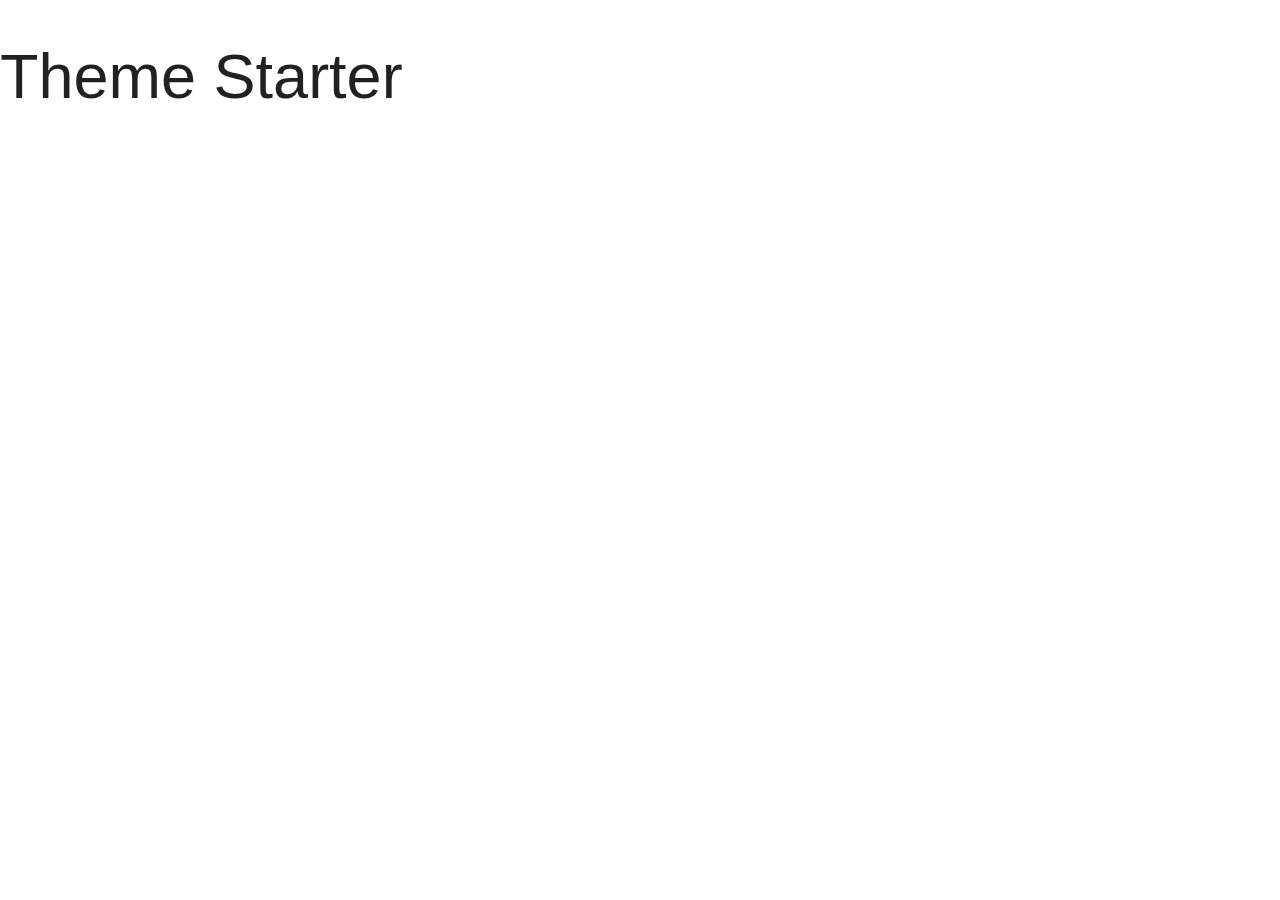
==== index.html @ 73dcca2d "second commit" ====
<!DOCTYPE html>
<html>

<head>
  <!--Import Google Icon Font-->
  <link href="https://fonts.googleapis.com/icon?family=Material+Icons" rel="stylesheet">
  <!--Import materialize.css-->
  <link type="text/css" rel="stylesheet" href="css/materialize.min.css" media="screen,projection" />
  <link type="text/css" rel="stylesheet" href="css/main.css" />

  <!--Let browser know website is optimized for mobile-->
  <meta name="viewport" content="width=device-width, initial-scale=1.0" />
  <title>Custom Materialize Theme</title>
</head>

<body>
  <h1>Theme Starter</h1>

  <!--Import jQuery before materialize.js-->
  <script type="text/javascript" src="https://code.jquery.com/jquery-3.2.1.min.js"></script>
  <script type="text/javascript" src="js/materialize.min.js"></script>
  <script>
    $(document).ready(function () {
      // Custom JS & jQuery here
      
    });
  </script>
</body>

</html>
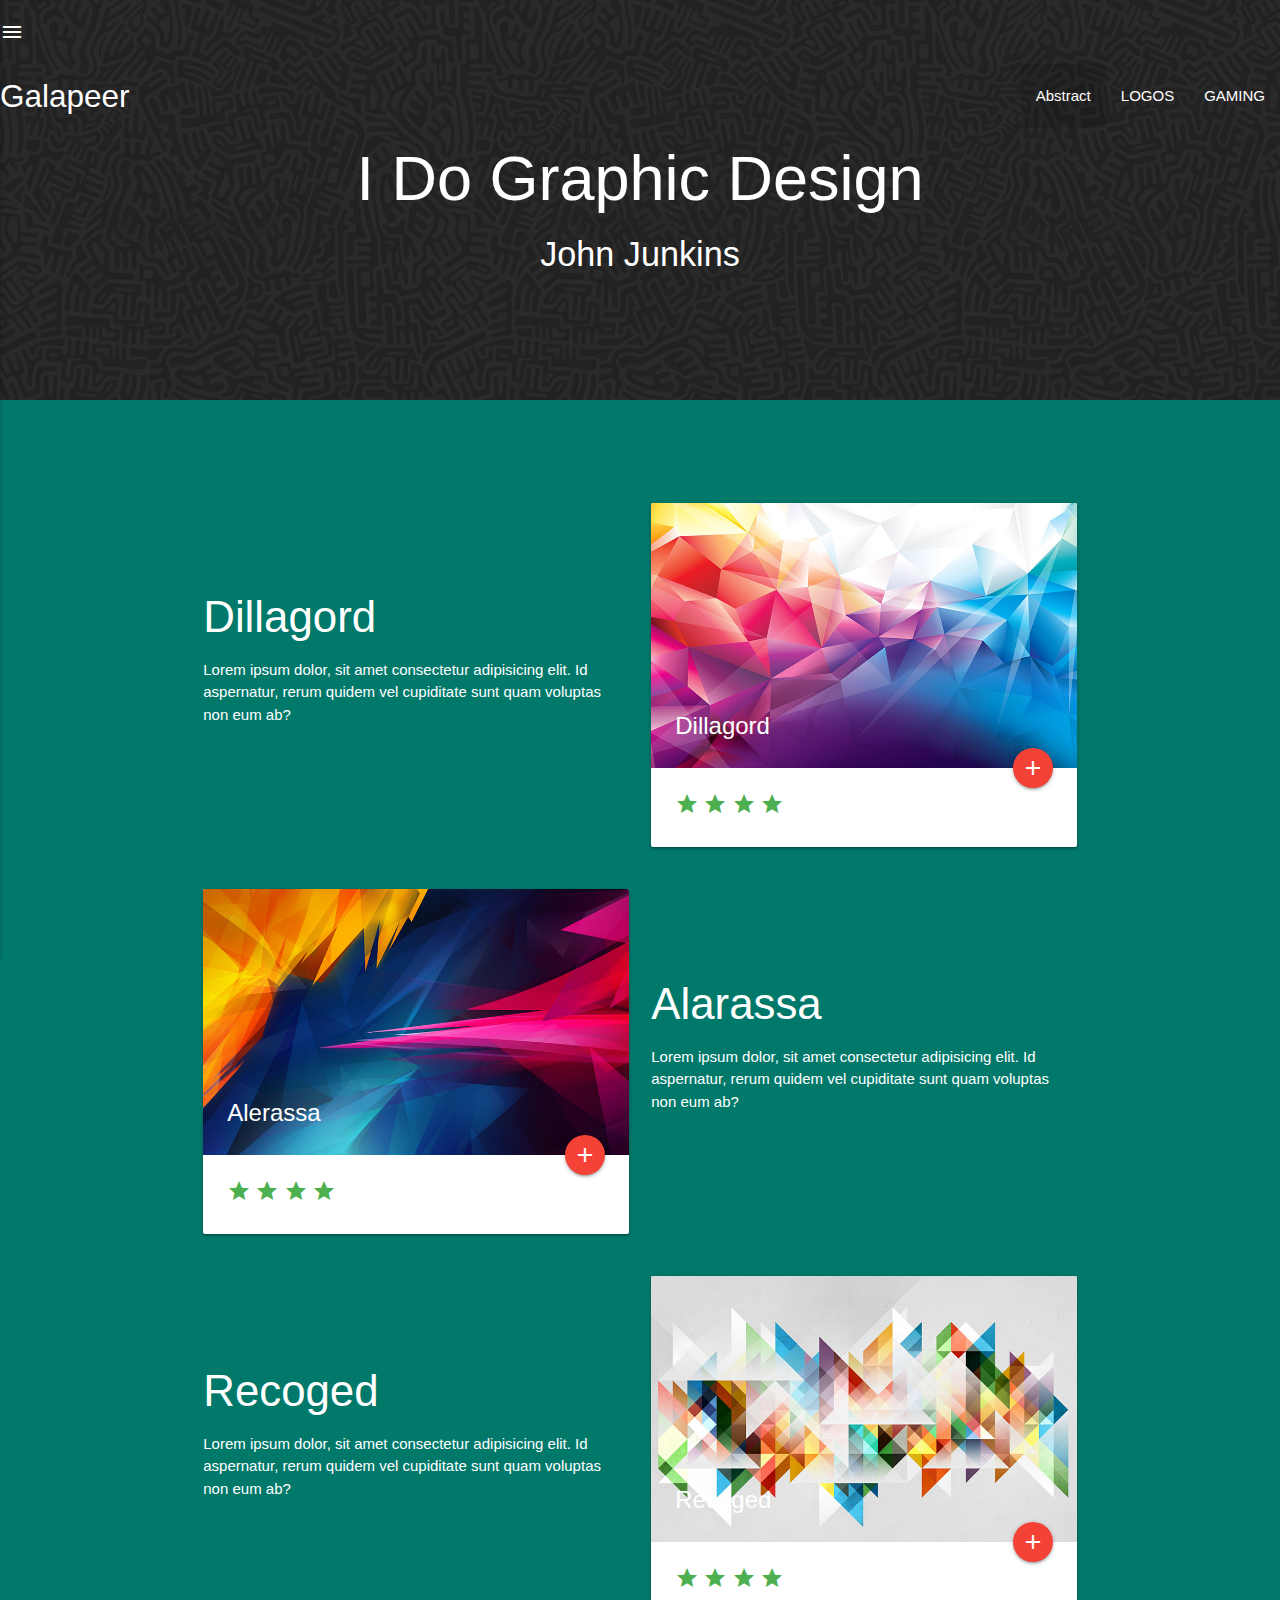
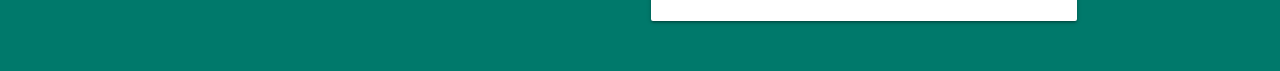
==== commit a8e6eb6e: "Gallary Layout" ====
--- a/index.html
+++ b/index.html
@@ -10,11 +10,140 @@
 
   <!--Let browser know website is optimized for mobile-->
   <meta name="viewport" content="width=device-width, initial-scale=1.0" />
-  <title>Custom Materialize Theme</title>
+  <title>Galapeer</title>
 </head>
 
 <body>
-  <h1>Theme Starter</h1>
+  <!--Header-->
+  <header class="main-header">
+    <nav class="transparent z-depth-0">
+      <div class="nav-wrapper">
+        <a href="#" data-activates="mobile-nav" class="button-collapse show-on-large">
+          <i class="material-icons">menu</i>
+        </a>
+        <a href="index.html" class="brand-logo">Galapeer</a>
+        <ul class="right hide-on-med-and-down">
+          <li class="active">
+            <a href="index.html">Abstract</a>
+          </li>
+          <li>
+            <a href="logos.html">LOGOS</a>
+          </li>
+          <li>
+            <a href="gaming.html">GAMING</a>
+          </li>
+        </ul>
+      </div>
+      <ul class="sidenav" id="mobile-nav">
+        <li>
+          <a href="index.html">Abstract</a>
+        </li>
+        <li>
+          <a href="logos.html">LOGOS</a>
+        </li>
+        <li>
+          <a href="gaming.html">GAMING</a>
+        </li>
+      </ul>
+    </nav>
+    <h1 class="center">I Do Graphic Design</h1>
+    <h4 class="center">John Junkins</h4>
+  </header>
+  <!--Section Main-->
+
+  <section class="section section-main">
+    <div class="container">
+      <!--Row 1-->
+      <div class="row row-1">
+        <div class="col m6 hide-on-small-only">
+          <div class="img-content">
+            <h3>Dillagord</h3>
+            Lorem ipsum dolor, sit amet consectetur adipisicing elit. Id aspernatur, rerum quidem vel cupiditate sunt quam voluptas non
+            eum ab?
+          </div>
+        </div>
+        <div class="col m6">
+          <div class="card">
+            <div class="card-image">
+              <img src="img/gallery/abstract1.jpg" alt="">
+              <span class="card-title">Dillagord</span>
+              <a href="#abstract1" class="btn-floating halfway-fab waves-effect waves-light red modal-trigger">
+                <i class="material-icons">add</i>
+              </a>
+            </div>
+            <div class="card-content">
+              <p>
+                <i class="material-icons">star</i>
+                <i class="material-icons">star</i>
+                <i class="material-icons">star</i>
+                <i class="material-icons">star</i>
+              </p>
+            </div>
+          </div>
+        </div>
+      </div>
+      <!--ROW 2-->
+      <div class="row row-2">
+
+        <div class="col m6">
+          <div class="card">
+            <div class="card-image">
+              <img src="img/gallery/abstract2.jpg" alt="">
+              <span class="card-title">Alerassa</span>
+              <a href="#abstract2" class="btn-floating halfway-fab waves-effect waves-light red modal-trigger">
+                <i class="material-icons">add</i>
+              </a>
+            </div>
+            <div class="card-content">
+              <p>
+                <i class="material-icons">star</i>
+                <i class="material-icons">star</i>
+                <i class="material-icons">star</i>
+                <i class="material-icons">star</i>
+              </p>
+            </div>
+          </div>
+        </div>
+        <div class="col m6 hide-on-small-only">
+          <div class="img-content">
+            <h3>Alarassa</h3>
+            Lorem ipsum dolor, sit amet consectetur adipisicing elit. Id aspernatur, rerum quidem vel cupiditate sunt quam voluptas non
+            eum ab?
+          </div>
+        </div>
+      </div>
+      <!--Row 3-->
+      <div class="row row-3">
+        <div class="col m6 hide-on-small-only">
+          <div class="img-content">
+            <h3>Recoged</h3>
+            Lorem ipsum dolor, sit amet consectetur adipisicing elit. Id aspernatur, rerum quidem vel cupiditate sunt quam voluptas non
+            eum ab?
+          </div>
+        </div>
+        <div class="col m6">
+          <div class="card">
+            <div class="card-image">
+              <img src="img/gallery/abstract3.jpg" alt="">
+              <span class="card-title">Recoged</span>
+              <a href="#abstract3" class="btn-floating halfway-fab waves-effect waves-light red modal-trigger">
+                <i class="material-icons">add</i>
+              </a>
+            </div>
+            <div class="card-content">
+              <p>
+                <i class="material-icons">star</i>
+                <i class="material-icons">star</i>
+                <i class="material-icons">star</i>
+                <i class="material-icons">star</i>
+              </p>
+            </div>
+          </div>
+        </div>
+      </div>
+    </div>
+  </section>
+
 
   <!--Import jQuery before materialize.js-->
   <script type="text/javascript" src="https://code.jquery.com/jquery-3.2.1.min.js"></script>
@@ -22,7 +151,8 @@
   <script>
     $(document).ready(function () {
       // Custom JS & jQuery here
-      
+      //init side Nav
+      $('.button-collapse').sideNav();
     });
   </script>
 </body>
--- a/css/main.css
+++ b/css/main.css
@@ -0,0 +1,6454 @@
+.materialize-red {
+  background-color: #e51c23 !important; }
+
+.materialize-red-text {
+  color: #e51c23 !important; }
+
+.materialize-red.lighten-5 {
+  background-color: #fdeaeb !important; }
+
+.materialize-red-text.text-lighten-5 {
+  color: #fdeaeb !important; }
+
+.materialize-red.lighten-4 {
+  background-color: #f8c1c3 !important; }
+
+.materialize-red-text.text-lighten-4 {
+  color: #f8c1c3 !important; }
+
+.materialize-red.lighten-3 {
+  background-color: #f3989b !important; }
+
+.materialize-red-text.text-lighten-3 {
+  color: #f3989b !important; }
+
+.materialize-red.lighten-2 {
+  background-color: #ee6e73 !important; }
+
+.materialize-red-text.text-lighten-2 {
+  color: #ee6e73 !important; }
+
+.materialize-red.lighten-1 {
+  background-color: #ea454b !important; }
+
+.materialize-red-text.text-lighten-1 {
+  color: #ea454b !important; }
+
+.materialize-red.darken-1 {
+  background-color: #d0181e !important; }
+
+.materialize-red-text.text-darken-1 {
+  color: #d0181e !important; }
+
+.materialize-red.darken-2 {
+  background-color: #b9151b !important; }
+
+.materialize-red-text.text-darken-2 {
+  color: #b9151b !important; }
+
+.materialize-red.darken-3 {
+  background-color: #a21318 !important; }
+
+.materialize-red-text.text-darken-3 {
+  color: #a21318 !important; }
+
+.materialize-red.darken-4 {
+  background-color: #8b1014 !important; }
+
+.materialize-red-text.text-darken-4 {
+  color: #8b1014 !important; }
+
+.red {
+  background-color: #F44336 !important; }
+
+.red-text {
+  color: #F44336 !important; }
+
+.red.lighten-5 {
+  background-color: #FFEBEE !important; }
+
+.red-text.text-lighten-5 {
+  color: #FFEBEE !important; }
+
+.red.lighten-4 {
+  background-color: #FFCDD2 !important; }
+
+.red-text.text-lighten-4 {
+  color: #FFCDD2 !important; }
+
+.red.lighten-3 {
+  background-color: #EF9A9A !important; }
+
+.red-text.text-lighten-3 {
+  color: #EF9A9A !important; }
+
+.red.lighten-2 {
+  background-color: #E57373 !important; }
+
+.red-text.text-lighten-2 {
+  color: #E57373 !important; }
+
+.red.lighten-1 {
+  background-color: #EF5350 !important; }
+
+.red-text.text-lighten-1 {
+  color: #EF5350 !important; }
+
+.red.darken-1 {
+  background-color: #E53935 !important; }
+
+.red-text.text-darken-1 {
+  color: #E53935 !important; }
+
+.red.darken-2 {
+  background-color: #D32F2F !important; }
+
+.red-text.text-darken-2 {
+  color: #D32F2F !important; }
+
+.red.darken-3 {
+  background-color: #C62828 !important; }
+
+.red-text.text-darken-3 {
+  color: #C62828 !important; }
+
+.red.darken-4 {
+  background-color: #B71C1C !important; }
+
+.red-text.text-darken-4 {
+  color: #B71C1C !important; }
+
+.red.accent-1 {
+  background-color: #FF8A80 !important; }
+
+.red-text.text-accent-1 {
+  color: #FF8A80 !important; }
+
+.red.accent-2 {
+  background-color: #FF5252 !important; }
+
+.red-text.text-accent-2 {
+  color: #FF5252 !important; }
+
+.red.accent-3 {
+  background-color: #FF1744 !important; }
+
+.red-text.text-accent-3 {
+  color: #FF1744 !important; }
+
+.red.accent-4 {
+  background-color: #D50000 !important; }
+
+.red-text.text-accent-4 {
+  color: #D50000 !important; }
+
+.pink {
+  background-color: #e91e63 !important; }
+
+.pink-text {
+  color: #e91e63 !important; }
+
+.pink.lighten-5 {
+  background-color: #fce4ec !important; }
+
+.pink-text.text-lighten-5 {
+  color: #fce4ec !important; }
+
+.pink.lighten-4 {
+  background-color: #f8bbd0 !important; }
+
+.pink-text.text-lighten-4 {
+  color: #f8bbd0 !important; }
+
+.pink.lighten-3 {
+  background-color: #f48fb1 !important; }
+
+.pink-text.text-lighten-3 {
+  color: #f48fb1 !important; }
+
+.pink.lighten-2 {
+  background-color: #f06292 !important; }
+
+.pink-text.text-lighten-2 {
+  color: #f06292 !important; }
+
+.pink.lighten-1 {
+  background-color: #ec407a !important; }
+
+.pink-text.text-lighten-1 {
+  color: #ec407a !important; }
+
+.pink.darken-1 {
+  background-color: #d81b60 !important; }
+
+.pink-text.text-darken-1 {
+  color: #d81b60 !important; }
+
+.pink.darken-2 {
+  background-color: #c2185b !important; }
+
+.pink-text.text-darken-2 {
+  color: #c2185b !important; }
+
+.pink.darken-3 {
+  background-color: #ad1457 !important; }
+
+.pink-text.text-darken-3 {
+  color: #ad1457 !important; }
+
+.pink.darken-4 {
+  background-color: #880e4f !important; }
+
+.pink-text.text-darken-4 {
+  color: #880e4f !important; }
+
+.pink.accent-1 {
+  background-color: #ff80ab !important; }
+
+.pink-text.text-accent-1 {
+  color: #ff80ab !important; }
+
+.pink.accent-2 {
+  background-color: #ff4081 !important; }
+
+.pink-text.text-accent-2 {
+  color: #ff4081 !important; }
+
+.pink.accent-3 {
+  background-color: #f50057 !important; }
+
+.pink-text.text-accent-3 {
+  color: #f50057 !important; }
+
+.pink.accent-4 {
+  background-color: #c51162 !important; }
+
+.pink-text.text-accent-4 {
+  color: #c51162 !important; }
+
+.purple {
+  background-color: #9c27b0 !important; }
+
+.purple-text {
+  color: #9c27b0 !important; }
+
+.purple.lighten-5 {
+  background-color: #f3e5f5 !important; }
+
+.purple-text.text-lighten-5 {
+  color: #f3e5f5 !important; }
+
+.purple.lighten-4 {
+  background-color: #e1bee7 !important; }
+
+.purple-text.text-lighten-4 {
+  color: #e1bee7 !important; }
+
+.purple.lighten-3 {
+  background-color: #ce93d8 !important; }
+
+.purple-text.text-lighten-3 {
+  color: #ce93d8 !important; }
+
+.purple.lighten-2 {
+  background-color: #ba68c8 !important; }
+
+.purple-text.text-lighten-2 {
+  color: #ba68c8 !important; }
+
+.purple.lighten-1 {
+  background-color: #ab47bc !important; }
+
+.purple-text.text-lighten-1 {
+  color: #ab47bc !important; }
+
+.purple.darken-1 {
+  background-color: #8e24aa !important; }
+
+.purple-text.text-darken-1 {
+  color: #8e24aa !important; }
+
+.purple.darken-2 {
+  background-color: #7b1fa2 !important; }
+
+.purple-text.text-darken-2 {
+  color: #7b1fa2 !important; }
+
+.purple.darken-3 {
+  background-color: #6a1b9a !important; }
+
+.purple-text.text-darken-3 {
+  color: #6a1b9a !important; }
+
+.purple.darken-4 {
+  background-color: #4a148c !important; }
+
+.purple-text.text-darken-4 {
+  color: #4a148c !important; }
+
+.purple.accent-1 {
+  background-color: #ea80fc !important; }
+
+.purple-text.text-accent-1 {
+  color: #ea80fc !important; }
+
+.purple.accent-2 {
+  background-color: #e040fb !important; }
+
+.purple-text.text-accent-2 {
+  color: #e040fb !important; }
+
+.purple.accent-3 {
+  background-color: #d500f9 !important; }
+
+.purple-text.text-accent-3 {
+  color: #d500f9 !important; }
+
+.purple.accent-4 {
+  background-color: #aa00ff !important; }
+
+.purple-text.text-accent-4 {
+  color: #aa00ff !important; }
+
+.deep-purple {
+  background-color: #673ab7 !important; }
+
+.deep-purple-text {
+  color: #673ab7 !important; }
+
+.deep-purple.lighten-5 {
+  background-color: #ede7f6 !important; }
+
+.deep-purple-text.text-lighten-5 {
+  color: #ede7f6 !important; }
+
+.deep-purple.lighten-4 {
+  background-color: #d1c4e9 !important; }
+
+.deep-purple-text.text-lighten-4 {
+  color: #d1c4e9 !important; }
+
+.deep-purple.lighten-3 {
+  background-color: #b39ddb !important; }
+
+.deep-purple-text.text-lighten-3 {
+  color: #b39ddb !important; }
+
+.deep-purple.lighten-2 {
+  background-color: #9575cd !important; }
+
+.deep-purple-text.text-lighten-2 {
+  color: #9575cd !important; }
+
+.deep-purple.lighten-1 {
+  background-color: #7e57c2 !important; }
+
+.deep-purple-text.text-lighten-1 {
+  color: #7e57c2 !important; }
+
+.deep-purple.darken-1 {
+  background-color: #5e35b1 !important; }
+
+.deep-purple-text.text-darken-1 {
+  color: #5e35b1 !important; }
+
+.deep-purple.darken-2 {
+  background-color: #512da8 !important; }
+
+.deep-purple-text.text-darken-2 {
+  color: #512da8 !important; }
+
+.deep-purple.darken-3 {
+  background-color: #4527a0 !important; }
+
+.deep-purple-text.text-darken-3 {
+  color: #4527a0 !important; }
+
+.deep-purple.darken-4 {
+  background-color: #311b92 !important; }
+
+.deep-purple-text.text-darken-4 {
+  color: #311b92 !important; }
+
+.deep-purple.accent-1 {
+  background-color: #b388ff !important; }
+
+.deep-purple-text.text-accent-1 {
+  color: #b388ff !important; }
+
+.deep-purple.accent-2 {
+  background-color: #7c4dff !important; }
+
+.deep-purple-text.text-accent-2 {
+  color: #7c4dff !important; }
+
+.deep-purple.accent-3 {
+  background-color: #651fff !important; }
+
+.deep-purple-text.text-accent-3 {
+  color: #651fff !important; }
+
+.deep-purple.accent-4 {
+  background-color: #6200ea !important; }
+
+.deep-purple-text.text-accent-4 {
+  color: #6200ea !important; }
+
+.indigo {
+  background-color: #3f51b5 !important; }
+
+.indigo-text {
+  color: #3f51b5 !important; }
+
+.indigo.lighten-5 {
+  background-color: #e8eaf6 !important; }
+
+.indigo-text.text-lighten-5 {
+  color: #e8eaf6 !important; }
+
+.indigo.lighten-4 {
+  background-color: #c5cae9 !important; }
+
+.indigo-text.text-lighten-4 {
+  color: #c5cae9 !important; }
+
+.indigo.lighten-3 {
+  background-color: #9fa8da !important; }
+
+.indigo-text.text-lighten-3 {
+  color: #9fa8da !important; }
+
+.indigo.lighten-2 {
+  background-color: #7986cb !important; }
+
+.indigo-text.text-lighten-2 {
+  color: #7986cb !important; }
+
+.indigo.lighten-1 {
+  background-color: #5c6bc0 !important; }
+
+.indigo-text.text-lighten-1 {
+  color: #5c6bc0 !important; }
+
+.indigo.darken-1 {
+  background-color: #3949ab !important; }
+
+.indigo-text.text-darken-1 {
+  color: #3949ab !important; }
+
+.indigo.darken-2 {
+  background-color: #303f9f !important; }
+
+.indigo-text.text-darken-2 {
+  color: #303f9f !important; }
+
+.indigo.darken-3 {
+  background-color: #283593 !important; }
+
+.indigo-text.text-darken-3 {
+  color: #283593 !important; }
+
+.indigo.darken-4 {
+  background-color: #1a237e !important; }
+
+.indigo-text.text-darken-4 {
+  color: #1a237e !important; }
+
+.indigo.accent-1 {
+  background-color: #8c9eff !important; }
+
+.indigo-text.text-accent-1 {
+  color: #8c9eff !important; }
+
+.indigo.accent-2 {
+  background-color: #536dfe !important; }
+
+.indigo-text.text-accent-2 {
+  color: #536dfe !important; }
+
+.indigo.accent-3 {
+  background-color: #3d5afe !important; }
+
+.indigo-text.text-accent-3 {
+  color: #3d5afe !important; }
+
+.indigo.accent-4 {
+  background-color: #304ffe !important; }
+
+.indigo-text.text-accent-4 {
+  color: #304ffe !important; }
+
+.blue {
+  background-color: #2196F3 !important; }
+
+.blue-text {
+  color: #2196F3 !important; }
+
+.blue.lighten-5 {
+  background-color: #E3F2FD !important; }
+
+.blue-text.text-lighten-5 {
+  color: #E3F2FD !important; }
+
+.blue.lighten-4 {
+  background-color: #BBDEFB !important; }
+
+.blue-text.text-lighten-4 {
+  color: #BBDEFB !important; }
+
+.blue.lighten-3 {
+  background-color: #90CAF9 !important; }
+
+.blue-text.text-lighten-3 {
+  color: #90CAF9 !important; }
+
+.blue.lighten-2 {
+  background-color: #64B5F6 !important; }
+
+.blue-text.text-lighten-2 {
+  color: #64B5F6 !important; }
+
+.blue.lighten-1 {
+  background-color: #42A5F5 !important; }
+
+.blue-text.text-lighten-1 {
+  color: #42A5F5 !important; }
+
+.blue.darken-1 {
+  background-color: #1E88E5 !important; }
+
+.blue-text.text-darken-1 {
+  color: #1E88E5 !important; }
+
+.blue.darken-2 {
+  background-color: #1976D2 !important; }
+
+.blue-text.text-darken-2 {
+  color: #1976D2 !important; }
+
+.blue.darken-3 {
+  background-color: #1565C0 !important; }
+
+.blue-text.text-darken-3 {
+  color: #1565C0 !important; }
+
+.blue.darken-4 {
+  background-color: #0D47A1 !important; }
+
+.blue-text.text-darken-4 {
+  color: #0D47A1 !important; }
+
+.blue.accent-1 {
+  background-color: #82B1FF !important; }
+
+.blue-text.text-accent-1 {
+  color: #82B1FF !important; }
+
+.blue.accent-2 {
+  background-color: #448AFF !important; }
+
+.blue-text.text-accent-2 {
+  color: #448AFF !important; }
+
+.blue.accent-3 {
+  background-color: #2979FF !important; }
+
+.blue-text.text-accent-3 {
+  color: #2979FF !important; }
+
+.blue.accent-4 {
+  background-color: #2962FF !important; }
+
+.blue-text.text-accent-4 {
+  color: #2962FF !important; }
+
+.light-blue {
+  background-color: #03a9f4 !important; }
+
+.light-blue-text {
+  color: #03a9f4 !important; }
+
+.light-blue.lighten-5 {
+  background-color: #e1f5fe !important; }
+
+.light-blue-text.text-lighten-5 {
+  color: #e1f5fe !important; }
+
+.light-blue.lighten-4 {
+  background-color: #b3e5fc !important; }
+
+.light-blue-text.text-lighten-4 {
+  color: #b3e5fc !important; }
+
+.light-blue.lighten-3 {
+  background-color: #81d4fa !important; }
+
+.light-blue-text.text-lighten-3 {
+  color: #81d4fa !important; }
+
+.light-blue.lighten-2 {
+  background-color: #4fc3f7 !important; }
+
+.light-blue-text.text-lighten-2 {
+  color: #4fc3f7 !important; }
+
+.light-blue.lighten-1 {
+  background-color: #29b6f6 !important; }
+
+.light-blue-text.text-lighten-1 {
+  color: #29b6f6 !important; }
+
+.light-blue.darken-1 {
+  background-color: #039be5 !important; }
+
+.light-blue-text.text-darken-1 {
+  color: #039be5 !important; }
+
+.light-blue.darken-2 {
+  background-color: #0288d1 !important; }
+
+.light-blue-text.text-darken-2 {
+  color: #0288d1 !important; }
+
+.light-blue.darken-3 {
+  background-color: #0277bd !important; }
+
+.light-blue-text.text-darken-3 {
+  color: #0277bd !important; }
+
+.light-blue.darken-4 {
+  background-color: #01579b !important; }
+
+.light-blue-text.text-darken-4 {
+  color: #01579b !important; }
+
+.light-blue.accent-1 {
+  background-color: #80d8ff !important; }
+
+.light-blue-text.text-accent-1 {
+  color: #80d8ff !important; }
+
+.light-blue.accent-2 {
+  background-color: #40c4ff !important; }
+
+.light-blue-text.text-accent-2 {
+  color: #40c4ff !important; }
+
+.light-blue.accent-3 {
+  background-color: #00b0ff !important; }
+
+.light-blue-text.text-accent-3 {
+  color: #00b0ff !important; }
+
+.light-blue.accent-4 {
+  background-color: #0091ea !important; }
+
+.light-blue-text.text-accent-4 {
+  color: #0091ea !important; }
+
+.cyan {
+  background-color: #00bcd4 !important; }
+
+.cyan-text {
+  color: #00bcd4 !important; }
+
+.cyan.lighten-5 {
+  background-color: #e0f7fa !important; }
+
+.cyan-text.text-lighten-5 {
+  color: #e0f7fa !important; }
+
+.cyan.lighten-4 {
+  background-color: #b2ebf2 !important; }
+
+.cyan-text.text-lighten-4 {
+  color: #b2ebf2 !important; }
+
+.cyan.lighten-3 {
+  background-color: #80deea !important; }
+
+.cyan-text.text-lighten-3 {
+  color: #80deea !important; }
+
+.cyan.lighten-2 {
+  background-color: #4dd0e1 !important; }
+
+.cyan-text.text-lighten-2 {
+  color: #4dd0e1 !important; }
+
+.cyan.lighten-1 {
+  background-color: #26c6da !important; }
+
+.cyan-text.text-lighten-1 {
+  color: #26c6da !important; }
+
+.cyan.darken-1 {
+  background-color: #00acc1 !important; }
+
+.cyan-text.text-darken-1 {
+  color: #00acc1 !important; }
+
+.cyan.darken-2 {
+  background-color: #0097a7 !important; }
+
+.cyan-text.text-darken-2 {
+  color: #0097a7 !important; }
+
+.cyan.darken-3 {
+  background-color: #00838f !important; }
+
+.cyan-text.text-darken-3 {
+  color: #00838f !important; }
+
+.cyan.darken-4 {
+  background-color: #006064 !important; }
+
+.cyan-text.text-darken-4 {
+  color: #006064 !important; }
+
+.cyan.accent-1 {
+  background-color: #84ffff !important; }
+
+.cyan-text.text-accent-1 {
+  color: #84ffff !important; }
+
+.cyan.accent-2 {
+  background-color: #18ffff !important; }
+
+.cyan-text.text-accent-2 {
+  color: #18ffff !important; }
+
+.cyan.accent-3 {
+  background-color: #00e5ff !important; }
+
+.cyan-text.text-accent-3 {
+  color: #00e5ff !important; }
+
+.cyan.accent-4 {
+  background-color: #00b8d4 !important; }
+
+.cyan-text.text-accent-4 {
+  color: #00b8d4 !important; }
+
+.teal {
+  background-color: #009688 !important; }
+
+.teal-text {
+  color: #009688 !important; }
+
+.teal.lighten-5 {
+  background-color: #e0f2f1 !important; }
+
+.teal-text.text-lighten-5 {
+  color: #e0f2f1 !important; }
+
+.teal.lighten-4 {
+  background-color: #b2dfdb !important; }
+
+.teal-text.text-lighten-4 {
+  color: #b2dfdb !important; }
+
+.teal.lighten-3 {
+  background-color: #80cbc4 !important; }
+
+.teal-text.text-lighten-3 {
+  color: #80cbc4 !important; }
+
+.teal.lighten-2 {
+  background-color: #4db6ac !important; }
+
+.teal-text.text-lighten-2 {
+  color: #4db6ac !important; }
+
+.teal.lighten-1 {
+  background-color: #26a69a !important; }
+
+.teal-text.text-lighten-1 {
+  color: #26a69a !important; }
+
+.teal.darken-1 {
+  background-color: #00897b !important; }
+
+.teal-text.text-darken-1 {
+  color: #00897b !important; }
+
+.teal.darken-2 {
+  background-color: #00796b !important; }
+
+.teal-text.text-darken-2 {
+  color: #00796b !important; }
+
+.teal.darken-3 {
+  background-color: #00695c !important; }
+
+.teal-text.text-darken-3 {
+  color: #00695c !important; }
+
+.teal.darken-4 {
+  background-color: #004d40 !important; }
+
+.teal-text.text-darken-4 {
+  color: #004d40 !important; }
+
+.teal.accent-1 {
+  background-color: #a7ffeb !important; }
+
+.teal-text.text-accent-1 {
+  color: #a7ffeb !important; }
+
+.teal.accent-2 {
+  background-color: #64ffda !important; }
+
+.teal-text.text-accent-2 {
+  color: #64ffda !important; }
+
+.teal.accent-3 {
+  background-color: #1de9b6 !important; }
+
+.teal-text.text-accent-3 {
+  color: #1de9b6 !important; }
+
+.teal.accent-4 {
+  background-color: #00bfa5 !important; }
+
+.teal-text.text-accent-4 {
+  color: #00bfa5 !important; }
+
+.green {
+  background-color: #4CAF50 !important; }
+
+.green-text {
+  color: #4CAF50 !important; }
+
+.green.lighten-5 {
+  background-color: #E8F5E9 !important; }
+
+.green-text.text-lighten-5 {
+  color: #E8F5E9 !important; }
+
+.green.lighten-4 {
+  background-color: #C8E6C9 !important; }
+
+.green-text.text-lighten-4 {
+  color: #C8E6C9 !important; }
+
+.green.lighten-3 {
+  background-color: #A5D6A7 !important; }
+
+.green-text.text-lighten-3 {
+  color: #A5D6A7 !important; }
+
+.green.lighten-2 {
+  background-color: #81C784 !important; }
+
+.green-text.text-lighten-2 {
+  color: #81C784 !important; }
+
+.green.lighten-1 {
+  background-color: #66BB6A !important; }
+
+.green-text.text-lighten-1 {
+  color: #66BB6A !important; }
+
+.green.darken-1 {
+  background-color: #43A047 !important; }
+
+.green-text.text-darken-1 {
+  color: #43A047 !important; }
+
+.green.darken-2 {
+  background-color: #388E3C !important; }
+
+.green-text.text-darken-2 {
+  color: #388E3C !important; }
+
+.green.darken-3 {
+  background-color: #2E7D32 !important; }
+
+.green-text.text-darken-3 {
+  color: #2E7D32 !important; }
+
+.green.darken-4 {
+  background-color: #1B5E20 !important; }
+
+.green-text.text-darken-4 {
+  color: #1B5E20 !important; }
+
+.green.accent-1 {
+  background-color: #B9F6CA !important; }
+
+.green-text.text-accent-1 {
+  color: #B9F6CA !important; }
+
+.green.accent-2 {
+  background-color: #69F0AE !important; }
+
+.green-text.text-accent-2 {
+  color: #69F0AE !important; }
+
+.green.accent-3 {
+  background-color: #00E676 !important; }
+
+.green-text.text-accent-3 {
+  color: #00E676 !important; }
+
+.green.accent-4 {
+  background-color: #00C853 !important; }
+
+.green-text.text-accent-4 {
+  color: #00C853 !important; }
+
+.light-green {
+  background-color: #8bc34a !important; }
+
+.light-green-text {
+  color: #8bc34a !important; }
+
+.light-green.lighten-5 {
+  background-color: #f1f8e9 !important; }
+
+.light-green-text.text-lighten-5 {
+  color: #f1f8e9 !important; }
+
+.light-green.lighten-4 {
+  background-color: #dcedc8 !important; }
+
+.light-green-text.text-lighten-4 {
+  color: #dcedc8 !important; }
+
+.light-green.lighten-3 {
+  background-color: #c5e1a5 !important; }
+
+.light-green-text.text-lighten-3 {
+  color: #c5e1a5 !important; }
+
+.light-green.lighten-2 {
+  background-color: #aed581 !important; }
+
+.light-green-text.text-lighten-2 {
+  color: #aed581 !important; }
+
+.light-green.lighten-1 {
+  background-color: #9ccc65 !important; }
+
+.light-green-text.text-lighten-1 {
+  color: #9ccc65 !important; }
+
+.light-green.darken-1 {
+  background-color: #7cb342 !important; }
+
+.light-green-text.text-darken-1 {
+  color: #7cb342 !important; }
+
+.light-green.darken-2 {
+  background-color: #689f38 !important; }
+
+.light-green-text.text-darken-2 {
+  color: #689f38 !important; }
+
+.light-green.darken-3 {
+  background-color: #558b2f !important; }
+
+.light-green-text.text-darken-3 {
+  color: #558b2f !important; }
+
+.light-green.darken-4 {
+  background-color: #33691e !important; }
+
+.light-green-text.text-darken-4 {
+  color: #33691e !important; }
+
+.light-green.accent-1 {
+  background-color: #ccff90 !important; }
+
+.light-green-text.text-accent-1 {
+  color: #ccff90 !important; }
+
+.light-green.accent-2 {
+  background-color: #b2ff59 !important; }
+
+.light-green-text.text-accent-2 {
+  color: #b2ff59 !important; }
+
+.light-green.accent-3 {
+  background-color: #76ff03 !important; }
+
+.light-green-text.text-accent-3 {
+  color: #76ff03 !important; }
+
+.light-green.accent-4 {
+  background-color: #64dd17 !important; }
+
+.light-green-text.text-accent-4 {
+  color: #64dd17 !important; }
+
+.lime {
+  background-color: #cddc39 !important; }
+
+.lime-text {
+  color: #cddc39 !important; }
+
+.lime.lighten-5 {
+  background-color: #f9fbe7 !important; }
+
+.lime-text.text-lighten-5 {
+  color: #f9fbe7 !important; }
+
+.lime.lighten-4 {
+  background-color: #f0f4c3 !important; }
+
+.lime-text.text-lighten-4 {
+  color: #f0f4c3 !important; }
+
+.lime.lighten-3 {
+  background-color: #e6ee9c !important; }
+
+.lime-text.text-lighten-3 {
+  color: #e6ee9c !important; }
+
+.lime.lighten-2 {
+  background-color: #dce775 !important; }
+
+.lime-text.text-lighten-2 {
+  color: #dce775 !important; }
+
+.lime.lighten-1 {
+  background-color: #d4e157 !important; }
+
+.lime-text.text-lighten-1 {
+  color: #d4e157 !important; }
+
+.lime.darken-1 {
+  background-color: #c0ca33 !important; }
+
+.lime-text.text-darken-1 {
+  color: #c0ca33 !important; }
+
+.lime.darken-2 {
+  background-color: #afb42b !important; }
+
+.lime-text.text-darken-2 {
+  color: #afb42b !important; }
+
+.lime.darken-3 {
+  background-color: #9e9d24 !important; }
+
+.lime-text.text-darken-3 {
+  color: #9e9d24 !important; }
+
+.lime.darken-4 {
+  background-color: #827717 !important; }
+
+.lime-text.text-darken-4 {
+  color: #827717 !important; }
+
+.lime.accent-1 {
+  background-color: #f4ff81 !important; }
+
+.lime-text.text-accent-1 {
+  color: #f4ff81 !important; }
+
+.lime.accent-2 {
+  background-color: #eeff41 !important; }
+
+.lime-text.text-accent-2 {
+  color: #eeff41 !important; }
+
+.lime.accent-3 {
+  background-color: #c6ff00 !important; }
+
+.lime-text.text-accent-3 {
+  color: #c6ff00 !important; }
+
+.lime.accent-4 {
+  background-color: #aeea00 !important; }
+
+.lime-text.text-accent-4 {
+  color: #aeea00 !important; }
+
+.yellow {
+  background-color: #ffeb3b !important; }
+
+.yellow-text {
+  color: #ffeb3b !important; }
+
+.yellow.lighten-5 {
+  background-color: #fffde7 !important; }
+
+.yellow-text.text-lighten-5 {
+  color: #fffde7 !important; }
+
+.yellow.lighten-4 {
+  background-color: #fff9c4 !important; }
+
+.yellow-text.text-lighten-4 {
+  color: #fff9c4 !important; }
+
+.yellow.lighten-3 {
+  background-color: #fff59d !important; }
+
+.yellow-text.text-lighten-3 {
+  color: #fff59d !important; }
+
+.yellow.lighten-2 {
+  background-color: #fff176 !important; }
+
+.yellow-text.text-lighten-2 {
+  color: #fff176 !important; }
+
+.yellow.lighten-1 {
+  background-color: #ffee58 !important; }
+
+.yellow-text.text-lighten-1 {
+  color: #ffee58 !important; }
+
+.yellow.darken-1 {
+  background-color: #fdd835 !important; }
+
+.yellow-text.text-darken-1 {
+  color: #fdd835 !important; }
+
+.yellow.darken-2 {
+  background-color: #fbc02d !important; }
+
+.yellow-text.text-darken-2 {
+  color: #fbc02d !important; }
+
+.yellow.darken-3 {
+  background-color: #f9a825 !important; }
+
+.yellow-text.text-darken-3 {
+  color: #f9a825 !important; }
+
+.yellow.darken-4 {
+  background-color: #f57f17 !important; }
+
+.yellow-text.text-darken-4 {
+  color: #f57f17 !important; }
+
+.yellow.accent-1 {
+  background-color: #ffff8d !important; }
+
+.yellow-text.text-accent-1 {
+  color: #ffff8d !important; }
+
+.yellow.accent-2 {
+  background-color: #ffff00 !important; }
+
+.yellow-text.text-accent-2 {
+  color: #ffff00 !important; }
+
+.yellow.accent-3 {
+  background-color: #ffea00 !important; }
+
+.yellow-text.text-accent-3 {
+  color: #ffea00 !important; }
+
+.yellow.accent-4 {
+  background-color: #ffd600 !important; }
+
+.yellow-text.text-accent-4 {
+  color: #ffd600 !important; }
+
+.amber {
+  background-color: #ffc107 !important; }
+
+.amber-text {
+  color: #ffc107 !important; }
+
+.amber.lighten-5 {
+  background-color: #fff8e1 !important; }
+
+.amber-text.text-lighten-5 {
+  color: #fff8e1 !important; }
+
+.amber.lighten-4 {
+  background-color: #ffecb3 !important; }
+
+.amber-text.text-lighten-4 {
+  color: #ffecb3 !important; }
+
+.amber.lighten-3 {
+  background-color: #ffe082 !important; }
+
+.amber-text.text-lighten-3 {
+  color: #ffe082 !important; }
+
+.amber.lighten-2 {
+  background-color: #ffd54f !important; }
+
+.amber-text.text-lighten-2 {
+  color: #ffd54f !important; }
+
+.amber.lighten-1 {
+  background-color: #ffca28 !important; }
+
+.amber-text.text-lighten-1 {
+  color: #ffca28 !important; }
+
+.amber.darken-1 {
+  background-color: #ffb300 !important; }
+
+.amber-text.text-darken-1 {
+  color: #ffb300 !important; }
+
+.amber.darken-2 {
+  background-color: #ffa000 !important; }
+
+.amber-text.text-darken-2 {
+  color: #ffa000 !important; }
+
+.amber.darken-3 {
+  background-color: #ff8f00 !important; }
+
+.amber-text.text-darken-3 {
+  color: #ff8f00 !important; }
+
+.amber.darken-4 {
+  background-color: #ff6f00 !important; }
+
+.amber-text.text-darken-4 {
+  color: #ff6f00 !important; }
+
+.amber.accent-1 {
+  background-color: #ffe57f !important; }
+
+.amber-text.text-accent-1 {
+  color: #ffe57f !important; }
+
+.amber.accent-2 {
+  background-color: #ffd740 !important; }
+
+.amber-text.text-accent-2 {
+  color: #ffd740 !important; }
+
+.amber.accent-3 {
+  background-color: #ffc400 !important; }
+
+.amber-text.text-accent-3 {
+  color: #ffc400 !important; }
+
+.amber.accent-4 {
+  background-color: #ffab00 !important; }
+
+.amber-text.text-accent-4 {
+  color: #ffab00 !important; }
+
+.orange {
+  background-color: #ff9800 !important; }
+
+.orange-text {
+  color: #ff9800 !important; }
+
+.orange.lighten-5 {
+  background-color: #fff3e0 !important; }
+
+.orange-text.text-lighten-5 {
+  color: #fff3e0 !important; }
+
+.orange.lighten-4 {
+  background-color: #ffe0b2 !important; }
+
+.orange-text.text-lighten-4 {
+  color: #ffe0b2 !important; }
+
+.orange.lighten-3 {
+  background-color: #ffcc80 !important; }
+
+.orange-text.text-lighten-3 {
+  color: #ffcc80 !important; }
+
+.orange.lighten-2 {
+  background-color: #ffb74d !important; }
+
+.orange-text.text-lighten-2 {
+  color: #ffb74d !important; }
+
+.orange.lighten-1 {
+  background-color: #ffa726 !important; }
+
+.orange-text.text-lighten-1 {
+  color: #ffa726 !important; }
+
+.orange.darken-1 {
+  background-color: #fb8c00 !important; }
+
+.orange-text.text-darken-1 {
+  color: #fb8c00 !important; }
+
+.orange.darken-2 {
+  background-color: #f57c00 !important; }
+
+.orange-text.text-darken-2 {
+  color: #f57c00 !important; }
+
+.orange.darken-3 {
+  background-color: #ef6c00 !important; }
+
+.orange-text.text-darken-3 {
+  color: #ef6c00 !important; }
+
+.orange.darken-4 {
+  background-color: #e65100 !important; }
+
+.orange-text.text-darken-4 {
+  color: #e65100 !important; }
+
+.orange.accent-1 {
+  background-color: #ffd180 !important; }
+
+.orange-text.text-accent-1 {
+  color: #ffd180 !important; }
+
+.orange.accent-2 {
+  background-color: #ffab40 !important; }
+
+.orange-text.text-accent-2 {
+  color: #ffab40 !important; }
+
+.orange.accent-3 {
+  background-color: #ff9100 !important; }
+
+.orange-text.text-accent-3 {
+  color: #ff9100 !important; }
+
+.orange.accent-4 {
+  background-color: #ff6d00 !important; }
+
+.orange-text.text-accent-4 {
+  color: #ff6d00 !important; }
+
+.deep-orange {
+  background-color: #ff5722 !important; }
+
+.deep-orange-text {
+  color: #ff5722 !important; }
+
+.deep-orange.lighten-5 {
+  background-color: #fbe9e7 !important; }
+
+.deep-orange-text.text-lighten-5 {
+  color: #fbe9e7 !important; }
+
+.deep-orange.lighten-4 {
+  background-color: #ffccbc !important; }
+
+.deep-orange-text.text-lighten-4 {
+  color: #ffccbc !important; }
+
+.deep-orange.lighten-3 {
+  background-color: #ffab91 !important; }
+
+.deep-orange-text.text-lighten-3 {
+  color: #ffab91 !important; }
+
+.deep-orange.lighten-2 {
+  background-color: #ff8a65 !important; }
+
+.deep-orange-text.text-lighten-2 {
+  color: #ff8a65 !important; }
+
+.deep-orange.lighten-1 {
+  background-color: #ff7043 !important; }
+
+.deep-orange-text.text-lighten-1 {
+  color: #ff7043 !important; }
+
+.deep-orange.darken-1 {
+  background-color: #f4511e !important; }
+
+.deep-orange-text.text-darken-1 {
+  color: #f4511e !important; }
+
+.deep-orange.darken-2 {
+  background-color: #e64a19 !important; }
+
+.deep-orange-text.text-darken-2 {
+  color: #e64a19 !important; }
+
+.deep-orange.darken-3 {
+  background-color: #d84315 !important; }
+
+.deep-orange-text.text-darken-3 {
+  color: #d84315 !important; }
+
+.deep-orange.darken-4 {
+  background-color: #bf360c !important; }
+
+.deep-orange-text.text-darken-4 {
+  color: #bf360c !important; }
+
+.deep-orange.accent-1 {
+  background-color: #ff9e80 !important; }
+
+.deep-orange-text.text-accent-1 {
+  color: #ff9e80 !important; }
+
+.deep-orange.accent-2 {
+  background-color: #ff6e40 !important; }
+
+.deep-orange-text.text-accent-2 {
+  color: #ff6e40 !important; }
+
+.deep-orange.accent-3 {
+  background-color: #ff3d00 !important; }
+
+.deep-orange-text.text-accent-3 {
+  color: #ff3d00 !important; }
+
+.deep-orange.accent-4 {
+  background-color: #dd2c00 !important; }
+
+.deep-orange-text.text-accent-4 {
+  color: #dd2c00 !important; }
+
+.brown {
+  background-color: #795548 !important; }
+
+.brown-text {
+  color: #795548 !important; }
+
+.brown.lighten-5 {
+  background-color: #efebe9 !important; }
+
+.brown-text.text-lighten-5 {
+  color: #efebe9 !important; }
+
+.brown.lighten-4 {
+  background-color: #d7ccc8 !important; }
+
+.brown-text.text-lighten-4 {
+  color: #d7ccc8 !important; }
+
+.brown.lighten-3 {
+  background-color: #bcaaa4 !important; }
+
+.brown-text.text-lighten-3 {
+  color: #bcaaa4 !important; }
+
+.brown.lighten-2 {
+  background-color: #a1887f !important; }
+
+.brown-text.text-lighten-2 {
+  color: #a1887f !important; }
+
+.brown.lighten-1 {
+  background-color: #8d6e63 !important; }
+
+.brown-text.text-lighten-1 {
+  color: #8d6e63 !important; }
+
+.brown.darken-1 {
+  background-color: #6d4c41 !important; }
+
+.brown-text.text-darken-1 {
+  color: #6d4c41 !important; }
+
+.brown.darken-2 {
+  background-color: #5d4037 !important; }
+
+.brown-text.text-darken-2 {
+  color: #5d4037 !important; }
+
+.brown.darken-3 {
+  background-color: #4e342e !important; }
+
+.brown-text.text-darken-3 {
+  color: #4e342e !important; }
+
+.brown.darken-4 {
+  background-color: #3e2723 !important; }
+
+.brown-text.text-darken-4 {
+  color: #3e2723 !important; }
+
+.blue-grey {
+  background-color: #607d8b !important; }
+
+.blue-grey-text {
+  color: #607d8b !important; }
+
+.blue-grey.lighten-5 {
+  background-color: #eceff1 !important; }
+
+.blue-grey-text.text-lighten-5 {
+  color: #eceff1 !important; }
+
+.blue-grey.lighten-4 {
+  background-color: #cfd8dc !important; }
+
+.blue-grey-text.text-lighten-4 {
+  color: #cfd8dc !important; }
+
+.blue-grey.lighten-3 {
+  background-color: #b0bec5 !important; }
+
+.blue-grey-text.text-lighten-3 {
+  color: #b0bec5 !important; }
+
+.blue-grey.lighten-2 {
+  background-color: #90a4ae !important; }
+
+.blue-grey-text.text-lighten-2 {
+  color: #90a4ae !important; }
+
+.blue-grey.lighten-1 {
+  background-color: #78909c !important; }
+
+.blue-grey-text.text-lighten-1 {
+  color: #78909c !important; }
+
+.blue-grey.darken-1 {
+  background-color: #546e7a !important; }
+
+.blue-grey-text.text-darken-1 {
+  color: #546e7a !important; }
+
+.blue-grey.darken-2 {
+  background-color: #455a64 !important; }
+
+.blue-grey-text.text-darken-2 {
+  color: #455a64 !important; }
+
+.blue-grey.darken-3 {
+  background-color: #37474f !important; }
+
+.blue-grey-text.text-darken-3 {
+  color: #37474f !important; }
+
+.blue-grey.darken-4 {
+  background-color: #263238 !important; }
+
+.blue-grey-text.text-darken-4 {
+  color: #263238 !important; }
+
+.grey {
+  background-color: #9e9e9e !important; }
+
+.grey-text {
+  color: #9e9e9e !important; }
+
+.grey.lighten-5 {
+  background-color: #fafafa !important; }
+
+.grey-text.text-lighten-5 {
+  color: #fafafa !important; }
+
+.grey.lighten-4 {
+  background-color: #f5f5f5 !important; }
+
+.grey-text.text-lighten-4 {
+  color: #f5f5f5 !important; }
+
+.grey.lighten-3 {
+  background-color: #eeeeee !important; }
+
+.grey-text.text-lighten-3 {
+  color: #eeeeee !important; }
+
+.grey.lighten-2 {
+  background-color: #e0e0e0 !important; }
+
+.grey-text.text-lighten-2 {
+  color: #e0e0e0 !important; }
+
+.grey.lighten-1 {
+  background-color: #bdbdbd !important; }
+
+.grey-text.text-lighten-1 {
+  color: #bdbdbd !important; }
+
+.grey.darken-1 {
+  background-color: #757575 !important; }
+
+.grey-text.text-darken-1 {
+  color: #757575 !important; }
+
+.grey.darken-2 {
+  background-color: #616161 !important; }
+
+.grey-text.text-darken-2 {
+  color: #616161 !important; }
+
+.grey.darken-3 {
+  background-color: #424242 !important; }
+
+.grey-text.text-darken-3 {
+  color: #424242 !important; }
+
+.grey.darken-4 {
+  background-color: #212121 !important; }
+
+.grey-text.text-darken-4 {
+  color: #212121 !important; }
+
+.black {
+  background-color: #000000 !important; }
+
+.black-text {
+  color: #000000 !important; }
+
+.white {
+  background-color: #FFFFFF !important; }
+
+.white-text {
+  color: #FFFFFF !important; }
+
+.transparent {
+  background-color: transparent !important; }
+
+.transparent-text {
+  color: transparent !important; }
+
+/*! normalize.css v7.0.0 | MIT License | github.com/necolas/normalize.css */
+/* Document
+   ========================================================================== */
+/**
+ * 1. Correct the line height in all browsers.
+ * 2. Prevent adjustments of font size after orientation changes in
+ *    IE on Windows Phone and in iOS.
+ */
+html {
+  line-height: 1.15;
+  /* 1 */
+  -ms-text-size-adjust: 100%;
+  /* 2 */
+  -webkit-text-size-adjust: 100%;
+  /* 2 */ }
+
+/* Sections
+   ========================================================================== */
+/**
+ * Remove the margin in all browsers (opinionated).
+ */
+body {
+  margin: 0; }
+
+/**
+ * Add the correct display in IE 9-.
+ */
+article,
+aside,
+footer,
+header,
+nav,
+section {
+  display: block; }
+
+/**
+ * Correct the font size and margin on `h1` elements within `section` and
+ * `article` contexts in Chrome, Firefox, and Safari.
+ */
+h1 {
+  font-size: 2em;
+  margin: 0.67em 0; }
+
+/* Grouping content
+   ========================================================================== */
+/**
+ * Add the correct display in IE 9-.
+ * 1. Add the correct display in IE.
+ */
+figcaption,
+figure,
+main {
+  /* 1 */
+  display: block; }
+
+/**
+ * Add the correct margin in IE 8.
+ */
+figure {
+  margin: 1em 40px; }
+
+/**
+ * 1. Add the correct box sizing in Firefox.
+ * 2. Show the overflow in Edge and IE.
+ */
+hr {
+  box-sizing: content-box;
+  /* 1 */
+  height: 0;
+  /* 1 */
+  overflow: visible;
+  /* 2 */ }
+
+/**
+ * 1. Correct the inheritance and scaling of font size in all browsers.
+ * 2. Correct the odd `em` font sizing in all browsers.
+ */
+pre {
+  font-family: monospace, monospace;
+  /* 1 */
+  font-size: 1em;
+  /* 2 */ }
+
+/* Text-level semantics
+   ========================================================================== */
+/**
+ * 1. Remove the gray background on active links in IE 10.
+ * 2. Remove gaps in links underline in iOS 8+ and Safari 8+.
+ */
+a {
+  background-color: transparent;
+  /* 1 */
+  -webkit-text-decoration-skip: objects;
+  /* 2 */ }
+
+/**
+ * 1. Remove the bottom border in Chrome 57- and Firefox 39-.
+ * 2. Add the correct text decoration in Chrome, Edge, IE, Opera, and Safari.
+ */
+abbr[title] {
+  border-bottom: none;
+  /* 1 */
+  text-decoration: underline;
+  /* 2 */
+  text-decoration: underline dotted;
+  /* 2 */ }
+
+/**
+ * Prevent the duplicate application of `bolder` by the next rule in Safari 6.
+ */
+b,
+strong {
+  font-weight: inherit; }
+
+/**
+ * Add the correct font weight in Chrome, Edge, and Safari.
+ */
+b,
+strong {
+  font-weight: bolder; }
+
+/**
+ * 1. Correct the inheritance and scaling of font size in all browsers.
+ * 2. Correct the odd `em` font sizing in all browsers.
+ */
+code,
+kbd,
+samp {
+  font-family: monospace, monospace;
+  /* 1 */
+  font-size: 1em;
+  /* 2 */ }
+
+/**
+ * Add the correct font style in Android 4.3-.
+ */
+dfn {
+  font-style: italic; }
+
+/**
+ * Add the correct background and color in IE 9-.
+ */
+mark {
+  background-color: #ff0;
+  color: #000; }
+
+/**
+ * Add the correct font size in all browsers.
+ */
+small {
+  font-size: 80%; }
+
+/**
+ * Prevent `sub` and `sup` elements from affecting the line height in
+ * all browsers.
+ */
+sub,
+sup {
+  font-size: 75%;
+  line-height: 0;
+  position: relative;
+  vertical-align: baseline; }
+
+sub {
+  bottom: -0.25em; }
+
+sup {
+  top: -0.5em; }
+
+/* Embedded content
+   ========================================================================== */
+/**
+ * Add the correct display in IE 9-.
+ */
+audio,
+video {
+  display: inline-block; }
+
+/**
+ * Add the correct display in iOS 4-7.
+ */
+audio:not([controls]) {
+  display: none;
+  height: 0; }
+
+/**
+ * Remove the border on images inside links in IE 10-.
+ */
+img {
+  border-style: none; }
+
+/**
+ * Hide the overflow in IE.
+ */
+svg:not(:root) {
+  overflow: hidden; }
+
+/* Forms
+   ========================================================================== */
+/**
+ * 1. Change the font styles in all browsers (opinionated).
+ * 2. Remove the margin in Firefox and Safari.
+ */
+button,
+input,
+optgroup,
+select,
+textarea {
+  font-family: sans-serif;
+  /* 1 */
+  font-size: 100%;
+  /* 1 */
+  line-height: 1.15;
+  /* 1 */
+  margin: 0;
+  /* 2 */ }
+
+/**
+ * Show the overflow in IE.
+ * 1. Show the overflow in Edge.
+ */
+button,
+input {
+  /* 1 */
+  overflow: visible; }
+
+/**
+ * Remove the inheritance of text transform in Edge, Firefox, and IE.
+ * 1. Remove the inheritance of text transform in Firefox.
+ */
+button,
+select {
+  /* 1 */
+  text-transform: none; }
+
+/**
+ * 1. Prevent a WebKit bug where (2) destroys native `audio` and `video`
+ *    controls in Android 4.
+ * 2. Correct the inability to style clickable types in iOS and Safari.
+ */
+button,
+html [type="button"],
+[type="reset"],
+[type="submit"] {
+  -webkit-appearance: button;
+  /* 2 */ }
+
+/**
+ * Remove the inner border and padding in Firefox.
+ */
+button::-moz-focus-inner,
+[type="button"]::-moz-focus-inner,
+[type="reset"]::-moz-focus-inner,
+[type="submit"]::-moz-focus-inner {
+  border-style: none;
+  padding: 0; }
+
+/**
+ * Restore the focus styles unset by the previous rule.
+ */
+button:-moz-focusring,
+[type="button"]:-moz-focusring,
+[type="reset"]:-moz-focusring,
+[type="submit"]:-moz-focusring {
+  outline: 1px dotted ButtonText; }
+
+/**
+ * Correct the padding in Firefox.
+ */
+fieldset {
+  padding: 0.35em 0.75em 0.625em; }
+
+/**
+ * 1. Correct the text wrapping in Edge and IE.
+ * 2. Correct the color inheritance from `fieldset` elements in IE.
+ * 3. Remove the padding so developers are not caught out when they zero out
+ *    `fieldset` elements in all browsers.
+ */
+legend {
+  box-sizing: border-box;
+  /* 1 */
+  color: inherit;
+  /* 2 */
+  display: table;
+  /* 1 */
+  max-width: 100%;
+  /* 1 */
+  padding: 0;
+  /* 3 */
+  white-space: normal;
+  /* 1 */ }
+
+/**
+ * 1. Add the correct display in IE 9-.
+ * 2. Add the correct vertical alignment in Chrome, Firefox, and Opera.
+ */
+progress {
+  display: inline-block;
+  /* 1 */
+  vertical-align: baseline;
+  /* 2 */ }
+
+/**
+ * Remove the default vertical scrollbar in IE.
+ */
+textarea {
+  overflow: auto; }
+
+/**
+ * 1. Add the correct box sizing in IE 10-.
+ * 2. Remove the padding in IE 10-.
+ */
+[type="checkbox"],
+[type="radio"] {
+  box-sizing: border-box;
+  /* 1 */
+  padding: 0;
+  /* 2 */ }
+
+/**
+ * Correct the cursor style of increment and decrement buttons in Chrome.
+ */
+[type="number"]::-webkit-inner-spin-button,
+[type="number"]::-webkit-outer-spin-button {
+  height: auto; }
+
+/**
+ * 1. Correct the odd appearance in Chrome and Safari.
+ * 2. Correct the outline style in Safari.
+ */
+[type="search"] {
+  -webkit-appearance: textfield;
+  /* 1 */
+  outline-offset: -2px;
+  /* 2 */ }
+
+/**
+ * Remove the inner padding and cancel buttons in Chrome and Safari on macOS.
+ */
+[type="search"]::-webkit-search-cancel-button,
+[type="search"]::-webkit-search-decoration {
+  -webkit-appearance: none; }
+
+/**
+ * 1. Correct the inability to style clickable types in iOS and Safari.
+ * 2. Change font properties to `inherit` in Safari.
+ */
+::-webkit-file-upload-button {
+  -webkit-appearance: button;
+  /* 1 */
+  font: inherit;
+  /* 2 */ }
+
+/* Interactive
+   ========================================================================== */
+/*
+ * Add the correct display in IE 9-.
+ * 1. Add the correct display in Edge, IE, and Firefox.
+ */
+details,
+menu {
+  display: block; }
+
+/*
+ * Add the correct display in all browsers.
+ */
+summary {
+  display: list-item; }
+
+/* Scripting
+   ========================================================================== */
+/**
+ * Add the correct display in IE 9-.
+ */
+canvas {
+  display: inline-block; }
+
+/**
+ * Add the correct display in IE.
+ */
+template {
+  display: none; }
+
+/* Hidden
+   ========================================================================== */
+/**
+ * Add the correct display in IE 10-.
+ */
+[hidden] {
+  display: none; }
+
+html {
+  box-sizing: border-box; }
+
+*, *:before, *:after {
+  box-sizing: inherit; }
+
+button,
+input,
+optgroup,
+select,
+textarea {
+  font-family: -apple-system, BlinkMacSystemFont, "Segoe UI", Roboto, Oxygen-Sans, Ubuntu, Cantarell, "Helvetica Neue", sans-serif; }
+
+ul:not(.browser-default) {
+  padding-left: 0;
+  list-style-type: none; }
+  ul:not(.browser-default) > li {
+    list-style-type: none; }
+
+a {
+  color: #039be5;
+  text-decoration: none;
+  -webkit-tap-highlight-color: transparent; }
+
+.valign-wrapper {
+  display: flex;
+  align-items: center; }
+
+.clearfix {
+  clear: both; }
+
+.z-depth-0 {
+  box-shadow: none !important; }
+
+/* 2dp elevation modified*/
+.z-depth-1, nav, .card-panel, .card, .toast, .btn, .btn-large, .btn-small, .btn-floating, .dropdown-content, .collapsible, .sidenav {
+  box-shadow: 0 2px 2px 0 rgba(0, 0, 0, 0.14), 0 3px 1px -2px rgba(0, 0, 0, 0.12), 0 1px 5px 0 rgba(0, 0, 0, 0.2); }
+
+.z-depth-1-half, .btn:hover, .btn-large:hover, .btn-small:hover, .btn-floating:hover {
+  box-shadow: 0 3px 3px 0 rgba(0, 0, 0, 0.14), 0 1px 7px 0 rgba(0, 0, 0, 0.12), 0 3px 1px -1px rgba(0, 0, 0, 0.2); }
+
+/* 6dp elevation modified*/
+.z-depth-2 {
+  box-shadow: 0 4px 5px 0 rgba(0, 0, 0, 0.14), 0 1px 10px 0 rgba(0, 0, 0, 0.12), 0 2px 4px -1px rgba(0, 0, 0, 0.3); }
+
+/* 12dp elevation modified*/
+.z-depth-3 {
+  box-shadow: 0 8px 17px 2px rgba(0, 0, 0, 0.14), 0 3px 14px 2px rgba(0, 0, 0, 0.12), 0 5px 5px -3px rgba(0, 0, 0, 0.2); }
+
+/* 16dp elevation */
+.z-depth-4 {
+  box-shadow: 0 16px 24px 2px rgba(0, 0, 0, 0.14), 0 6px 30px 5px rgba(0, 0, 0, 0.12), 0 8px 10px -7px rgba(0, 0, 0, 0.2); }
+
+/* 24dp elevation */
+.z-depth-5, .modal {
+  box-shadow: 0 24px 38px 3px rgba(0, 0, 0, 0.14), 0 9px 46px 8px rgba(0, 0, 0, 0.12), 0 11px 15px -7px rgba(0, 0, 0, 0.2); }
+
+.hoverable {
+  transition: box-shadow .25s; }
+  .hoverable:hover {
+    box-shadow: 0 8px 17px 0 rgba(0, 0, 0, 0.2), 0 6px 20px 0 rgba(0, 0, 0, 0.19); }
+
+.divider {
+  height: 1px;
+  overflow: hidden;
+  background-color: #e0e0e0; }
+
+blockquote {
+  margin: 20px 0;
+  padding-left: 1.5rem;
+  border-left: 5px solid #00796b; }
+
+i {
+  line-height: inherit; }
+  i.left {
+    float: left;
+    margin-right: 15px; }
+  i.right {
+    float: right;
+    margin-left: 15px; }
+  i.tiny {
+    font-size: 1rem; }
+  i.small {
+    font-size: 2rem; }
+  i.medium {
+    font-size: 4rem; }
+  i.large {
+    font-size: 6rem; }
+
+img.responsive-img,
+video.responsive-video {
+  max-width: 100%;
+  height: auto; }
+
+.pagination li {
+  display: inline-block;
+  border-radius: 2px;
+  text-align: center;
+  vertical-align: top;
+  height: 30px; }
+  .pagination li a {
+    color: #444;
+    display: inline-block;
+    font-size: 1.2rem;
+    padding: 0 10px;
+    line-height: 30px; }
+  .pagination li.active a {
+    color: #fff; }
+  .pagination li.active {
+    background-color: #00796b; }
+  .pagination li.disabled a {
+    cursor: default;
+    color: #999; }
+  .pagination li i {
+    font-size: 2rem; }
+.pagination li.pages ul li {
+  display: inline-block;
+  float: none; }
+
+@media only screen and (max-width: 992px) {
+  .pagination {
+    width: 100%; }
+    .pagination li.prev,
+    .pagination li.next {
+      width: 10%; }
+    .pagination li.pages {
+      width: 80%;
+      overflow: hidden;
+      white-space: nowrap; } }
+.breadcrumb {
+  font-size: 18px;
+  color: rgba(255, 255, 255, 0.7); }
+  .breadcrumb i,
+  .breadcrumb [class^="mdi-"], .breadcrumb [class*="mdi-"],
+  .breadcrumb i.material-icons {
+    display: inline-block;
+    float: left;
+    font-size: 24px; }
+  .breadcrumb:before {
+    content: '\E5CC';
+    color: rgba(255, 255, 255, 0.7);
+    vertical-align: top;
+    display: inline-block;
+    font-family: 'Material Icons';
+    font-weight: normal;
+    font-style: normal;
+    font-size: 25px;
+    margin: 0 10px 0 8px;
+    -webkit-font-smoothing: antialiased; }
+  .breadcrumb:first-child:before {
+    display: none; }
+  .breadcrumb:last-child {
+    color: #fff; }
+
+.parallax-container {
+  position: relative;
+  overflow: hidden;
+  height: 500px; }
+  .parallax-container .parallax {
+    position: absolute;
+    top: 0;
+    left: 0;
+    right: 0;
+    bottom: 0;
+    z-index: -1; }
+    .parallax-container .parallax img {
+      opacity: 0;
+      position: absolute;
+      left: 50%;
+      bottom: 0;
+      min-width: 100%;
+      min-height: 100%;
+      transform: translate3d(0, 0, 0);
+      transform: translateX(-50%); }
+
+.pin-top, .pin-bottom {
+  position: relative; }
+
+.pinned {
+  position: fixed !important; }
+
+/*********************
+  Transition Classes
+**********************/
+ul.staggered-list li {
+  opacity: 0; }
+
+.fade-in {
+  opacity: 0;
+  transform-origin: 0 50%; }
+
+/*********************
+  Media Query Classes
+**********************/
+@media only screen and (max-width: 600px) {
+  .hide-on-small-only, .hide-on-small-and-down {
+    display: none !important; } }
+
+@media only screen and (max-width: 992px) {
+  .hide-on-med-and-down {
+    display: none !important; } }
+
+@media only screen and (min-width: 601px) {
+  .hide-on-med-and-up {
+    display: none !important; } }
+
+@media only screen and (min-width: 600px) and (max-width: 992px) {
+  .hide-on-med-only {
+    display: none !important; } }
+
+@media only screen and (min-width: 993px) {
+  .hide-on-large-only {
+    display: none !important; } }
+
+@media only screen and (min-width: 1201px) {
+  .hide-on-extra-large-only {
+    display: none !important; } }
+
+@media only screen and (min-width: 1201px) {
+  .show-on-extra-large {
+    display: block !important; } }
+
+@media only screen and (min-width: 993px) {
+  .show-on-large {
+    display: block !important; } }
+
+@media only screen and (min-width: 600px) and (max-width: 992px) {
+  .show-on-medium {
+    display: block !important; } }
+
+@media only screen and (max-width: 600px) {
+  .show-on-small {
+    display: block !important; } }
+
+@media only screen and (min-width: 601px) {
+  .show-on-medium-and-up {
+    display: block !important; } }
+
+@media only screen and (max-width: 992px) {
+  .show-on-medium-and-down {
+    display: block !important; } }
+
+@media only screen and (max-width: 600px) {
+  .center-on-small-only {
+    text-align: center; } }
+
+.page-footer {
+  padding-top: 20px;
+  color: #fff;
+  background-color: #00796b; }
+  .page-footer .footer-copyright {
+    overflow: hidden;
+    min-height: 50px;
+    display: flex;
+    align-items: center;
+    justify-content: space-between;
+    padding: 10px 0px;
+    color: rgba(255, 255, 255, 0.8);
+    background-color: rgba(51, 51, 51, 0.08); }
+
+table, th, td {
+  border: none; }
+
+table {
+  width: 100%;
+  display: table;
+  border-collapse: collapse;
+  border-spacing: 0; }
+  table.striped tr {
+    border-bottom: none; }
+  table.striped > tbody > tr:nth-child(odd) {
+    background-color: rgba(242, 242, 242, 0.5); }
+  table.striped > tbody > tr > td {
+    border-radius: 0; }
+  table.highlight > tbody > tr {
+    transition: background-color .25s ease; }
+    table.highlight > tbody > tr:hover {
+      background-color: rgba(242, 242, 242, 0.5); }
+  table.centered thead tr th, table.centered tbody tr td {
+    text-align: center; }
+
+tr {
+  border-bottom: 1px solid rgba(0, 0, 0, 0.12); }
+
+td, th {
+  padding: 15px 5px;
+  display: table-cell;
+  text-align: left;
+  vertical-align: middle;
+  border-radius: 2px; }
+
+@media only screen and (max-width: 992px) {
+  table.responsive-table {
+    width: 100%;
+    border-collapse: collapse;
+    border-spacing: 0;
+    display: block;
+    position: relative;
+    /* sort out borders */ }
+    table.responsive-table td:empty:before {
+      content: '\00a0'; }
+    table.responsive-table th,
+    table.responsive-table td {
+      margin: 0;
+      vertical-align: top; }
+    table.responsive-table th {
+      text-align: left; }
+    table.responsive-table thead {
+      display: block;
+      float: left; }
+      table.responsive-table thead tr {
+        display: block;
+        padding: 0 10px 0 0; }
+        table.responsive-table thead tr th::before {
+          content: "\00a0"; }
+    table.responsive-table tbody {
+      display: block;
+      width: auto;
+      position: relative;
+      overflow-x: auto;
+      white-space: nowrap; }
+      table.responsive-table tbody tr {
+        display: inline-block;
+        vertical-align: top; }
+    table.responsive-table th {
+      display: block;
+      text-align: right; }
+    table.responsive-table td {
+      display: block;
+      min-height: 1.25em;
+      text-align: left; }
+    table.responsive-table tr {
+      border-bottom: none;
+      padding: 0 10px; }
+    table.responsive-table thead {
+      border: 0;
+      border-right: 1px solid rgba(0, 0, 0, 0.12); } }
+.collection {
+  margin: 0.5rem 0 1rem 0;
+  border: 1px solid #e0e0e0;
+  border-radius: 2px;
+  overflow: hidden;
+  position: relative; }
+  .collection .collection-item {
+    background-color: #fff;
+    line-height: 1.5rem;
+    padding: 10px 20px;
+    margin: 0;
+    border-bottom: 1px solid #e0e0e0; }
+    .collection .collection-item.avatar {
+      min-height: 84px;
+      padding-left: 72px;
+      position: relative; }
+      .collection .collection-item.avatar:not(.circle-clipper) > .circle,
+      .collection .collection-item.avatar :not(.circle-clipper) > .circle {
+        position: absolute;
+        width: 42px;
+        height: 42px;
+        overflow: hidden;
+        left: 15px;
+        display: inline-block;
+        vertical-align: middle; }
+      .collection .collection-item.avatar i.circle {
+        font-size: 18px;
+        line-height: 42px;
+        color: #fff;
+        background-color: #999;
+        text-align: center; }
+      .collection .collection-item.avatar .title {
+        font-size: 16px; }
+      .collection .collection-item.avatar p {
+        margin: 0; }
+      .collection .collection-item.avatar .secondary-content {
+        position: absolute;
+        top: 16px;
+        right: 16px; }
+    .collection .collection-item:last-child {
+      border-bottom: none; }
+    .collection .collection-item.active {
+      background-color: #212121;
+      color: #adadad; }
+      .collection .collection-item.active .secondary-content {
+        color: #fff; }
+  .collection a.collection-item {
+    display: block;
+    transition: .25s;
+    color: #212121; }
+    .collection a.collection-item:not(.active):hover {
+      background-color: #ddd; }
+  .collection.with-header .collection-header {
+    background-color: #fff;
+    border-bottom: 1px solid #e0e0e0;
+    padding: 10px 20px; }
+  .collection.with-header .collection-item {
+    padding-left: 30px; }
+  .collection.with-header .collection-item.avatar {
+    padding-left: 72px; }
+
+.secondary-content {
+  float: right;
+  color: #212121; }
+
+.collapsible .collection {
+  margin: 0;
+  border: none; }
+
+.video-container {
+  position: relative;
+  padding-bottom: 56.25%;
+  height: 0;
+  overflow: hidden; }
+  .video-container iframe, .video-container object, .video-container embed {
+    position: absolute;
+    top: 0;
+    left: 0;
+    width: 100%;
+    height: 100%; }
+
+.progress {
+  position: relative;
+  height: 4px;
+  display: block;
+  width: 100%;
+  background-color: #878787;
+  border-radius: 2px;
+  margin: 0.5rem 0 1rem 0;
+  overflow: hidden; }
+  .progress .determinate {
+    position: absolute;
+    top: 0;
+    left: 0;
+    bottom: 0;
+    background-color: #212121;
+    transition: width .3s linear; }
+  .progress .indeterminate {
+    background-color: #212121; }
+    .progress .indeterminate:before {
+      content: '';
+      position: absolute;
+      background-color: inherit;
+      top: 0;
+      left: 0;
+      bottom: 0;
+      will-change: left, right;
+      animation: indeterminate 2.1s cubic-bezier(0.65, 0.815, 0.735, 0.395) infinite; }
+    .progress .indeterminate:after {
+      content: '';
+      position: absolute;
+      background-color: inherit;
+      top: 0;
+      left: 0;
+      bottom: 0;
+      will-change: left, right;
+      animation: indeterminate-short 2.1s cubic-bezier(0.165, 0.84, 0.44, 1) infinite;
+      animation-delay: 1.15s; }
+
+@keyframes indeterminate {
+  0% {
+    left: -35%;
+    right: 100%; }
+  60% {
+    left: 100%;
+    right: -90%; }
+  100% {
+    left: 100%;
+    right: -90%; } }
+@keyframes indeterminate-short {
+  0% {
+    left: -200%;
+    right: 100%; }
+  60% {
+    left: 107%;
+    right: -8%; }
+  100% {
+    left: 107%;
+    right: -8%; } }
+/*******************
+  Utility Classes
+*******************/
+.hide {
+  display: none !important; }
+
+.left-align {
+  text-align: left; }
+
+.right-align {
+  text-align: right; }
+
+.center, .center-align {
+  text-align: center; }
+
+.left {
+  float: left !important; }
+
+.right {
+  float: right !important; }
+
+.no-select, input[type=range],
+input[type=range] + .thumb {
+  user-select: none; }
+
+.circle {
+  border-radius: 50%; }
+
+.center-block {
+  display: block;
+  margin-left: auto;
+  margin-right: auto; }
+
+.truncate {
+  display: block;
+  white-space: nowrap;
+  overflow: hidden;
+  text-overflow: ellipsis; }
+
+.no-padding {
+  padding: 0 !important; }
+
+span.badge {
+  min-width: 3rem;
+  padding: 0 6px;
+  margin-left: 14px;
+  text-align: center;
+  font-size: 1rem;
+  line-height: 22px;
+  height: 22px;
+  color: #757575;
+  float: right;
+  box-sizing: border-box; }
+  span.badge.new {
+    font-weight: 300;
+    font-size: 0.8rem;
+    color: #fff;
+    background-color: #212121;
+    border-radius: 2px; }
+  span.badge.new:after {
+    content: " new"; }
+  span.badge[data-badge-caption]::after {
+    content: " " attr(data-badge-caption); }
+
+nav ul a span.badge {
+  display: inline-block;
+  float: none;
+  margin-left: 4px;
+  line-height: 22px;
+  height: 22px;
+  -webkit-font-smoothing: auto; }
+
+.collection-item span.badge {
+  margin-top: calc(0.75rem - 11px); }
+
+.collapsible span.badge {
+  margin-left: auto; }
+
+.sidenav span.badge {
+  margin-top: calc(24px - 11px); }
+
+table span.badge {
+  display: inline-block;
+  float: none;
+  margin-left: auto; }
+
+/* This is needed for some mobile phones to display the Google Icon font properly */
+.material-icons {
+  text-rendering: optimizeLegibility;
+  font-feature-settings: 'liga'; }
+
+.container {
+  margin: 0 auto;
+  max-width: 1280px;
+  width: 90%; }
+
+@media only screen and (min-width: 601px) {
+  .container {
+    width: 85%; } }
+@media only screen and (min-width: 993px) {
+  .container {
+    width: 70%; } }
+.col .row {
+  margin-left: -0.75rem;
+  margin-right: -0.75rem; }
+
+.section {
+  padding-top: 1rem;
+  padding-bottom: 1rem; }
+  .section.no-pad {
+    padding: 0; }
+  .section.no-pad-bot {
+    padding-bottom: 0; }
+  .section.no-pad-top {
+    padding-top: 0; }
+
+.row {
+  margin-left: auto;
+  margin-right: auto;
+  margin-bottom: 20px; }
+  .row:after {
+    content: "";
+    display: table;
+    clear: both; }
+  .row .col {
+    float: left;
+    box-sizing: border-box;
+    padding: 0 0.75rem;
+    min-height: 1px; }
+    .row .col[class*="push-"], .row .col[class*="pull-"] {
+      position: relative; }
+    .row .col.s1 {
+      width: 8.3333333333%;
+      margin-left: auto;
+      left: auto;
+      right: auto; }
+    .row .col.s2 {
+      width: 16.6666666667%;
+      margin-left: auto;
+      left: auto;
+      right: auto; }
+    .row .col.s3 {
+      width: 25%;
+      margin-left: auto;
+      left: auto;
+      right: auto; }
+    .row .col.s4 {
+      width: 33.3333333333%;
+      margin-left: auto;
+      left: auto;
+      right: auto; }
+    .row .col.s5 {
+      width: 41.6666666667%;
+      margin-left: auto;
+      left: auto;
+      right: auto; }
+    .row .col.s6 {
+      width: 50%;
+      margin-left: auto;
+      left: auto;
+      right: auto; }
+    .row .col.s7 {
+      width: 58.3333333333%;
+      margin-left: auto;
+      left: auto;
+      right: auto; }
+    .row .col.s8 {
+      width: 66.6666666667%;
+      margin-left: auto;
+      left: auto;
+      right: auto; }
+    .row .col.s9 {
+      width: 75%;
+      margin-left: auto;
+      left: auto;
+      right: auto; }
+    .row .col.s10 {
+      width: 83.3333333333%;
+      margin-left: auto;
+      left: auto;
+      right: auto; }
+    .row .col.s11 {
+      width: 91.6666666667%;
+      margin-left: auto;
+      left: auto;
+      right: auto; }
+    .row .col.s12 {
+      width: 100%;
+      margin-left: auto;
+      left: auto;
+      right: auto; }
+    .row .col.offset-s1 {
+      margin-left: 8.3333333333%; }
+    .row .col.pull-s1 {
+      right: 8.3333333333%; }
+    .row .col.push-s1 {
+      left: 8.3333333333%; }
+    .row .col.offset-s2 {
+      margin-left: 16.6666666667%; }
+    .row .col.pull-s2 {
+      right: 16.6666666667%; }
+    .row .col.push-s2 {
+      left: 16.6666666667%; }
+    .row .col.offset-s3 {
+      margin-left: 25%; }
+    .row .col.pull-s3 {
+      right: 25%; }
+    .row .col.push-s3 {
+      left: 25%; }
+    .row .col.offset-s4 {
+      margin-left: 33.3333333333%; }
+    .row .col.pull-s4 {
+      right: 33.3333333333%; }
+    .row .col.push-s4 {
+      left: 33.3333333333%; }
+    .row .col.offset-s5 {
+      margin-left: 41.6666666667%; }
+    .row .col.pull-s5 {
+      right: 41.6666666667%; }
+    .row .col.push-s5 {
+      left: 41.6666666667%; }
+    .row .col.offset-s6 {
+      margin-left: 50%; }
+    .row .col.pull-s6 {
+      right: 50%; }
+    .row .col.push-s6 {
+      left: 50%; }
+    .row .col.offset-s7 {
+      margin-left: 58.3333333333%; }
+    .row .col.pull-s7 {
+      right: 58.3333333333%; }
+    .row .col.push-s7 {
+      left: 58.3333333333%; }
+    .row .col.offset-s8 {
+      margin-left: 66.6666666667%; }
+    .row .col.pull-s8 {
+      right: 66.6666666667%; }
+    .row .col.push-s8 {
+      left: 66.6666666667%; }
+    .row .col.offset-s9 {
+      margin-left: 75%; }
+    .row .col.pull-s9 {
+      right: 75%; }
+    .row .col.push-s9 {
+      left: 75%; }
+    .row .col.offset-s10 {
+      margin-left: 83.3333333333%; }
+    .row .col.pull-s10 {
+      right: 83.3333333333%; }
+    .row .col.push-s10 {
+      left: 83.3333333333%; }
+    .row .col.offset-s11 {
+      margin-left: 91.6666666667%; }
+    .row .col.pull-s11 {
+      right: 91.6666666667%; }
+    .row .col.push-s11 {
+      left: 91.6666666667%; }
+    .row .col.offset-s12 {
+      margin-left: 100%; }
+    .row .col.pull-s12 {
+      right: 100%; }
+    .row .col.push-s12 {
+      left: 100%; }
+    @media only screen and (min-width: 601px) {
+      .row .col.m1 {
+        width: 8.3333333333%;
+        margin-left: auto;
+        left: auto;
+        right: auto; }
+      .row .col.m2 {
+        width: 16.6666666667%;
+        margin-left: auto;
+        left: auto;
+        right: auto; }
+      .row .col.m3 {
+        width: 25%;
+        margin-left: auto;
+        left: auto;
+        right: auto; }
+      .row .col.m4 {
+        width: 33.3333333333%;
+        margin-left: auto;
+        left: auto;
+        right: auto; }
+      .row .col.m5 {
+        width: 41.6666666667%;
+        margin-left: auto;
+        left: auto;
+        right: auto; }
+      .row .col.m6 {
+        width: 50%;
+        margin-left: auto;
+        left: auto;
+        right: auto; }
+      .row .col.m7 {
+        width: 58.3333333333%;
+        margin-left: auto;
+        left: auto;
+        right: auto; }
+      .row .col.m8 {
+        width: 66.6666666667%;
+        margin-left: auto;
+        left: auto;
+        right: auto; }
+      .row .col.m9 {
+        width: 75%;
+        margin-left: auto;
+        left: auto;
+        right: auto; }
+      .row .col.m10 {
+        width: 83.3333333333%;
+        margin-left: auto;
+        left: auto;
+        right: auto; }
+      .row .col.m11 {
+        width: 91.6666666667%;
+        margin-left: auto;
+        left: auto;
+        right: auto; }
+      .row .col.m12 {
+        width: 100%;
+        margin-left: auto;
+        left: auto;
+        right: auto; }
+      .row .col.offset-m1 {
+        margin-left: 8.3333333333%; }
+      .row .col.pull-m1 {
+        right: 8.3333333333%; }
+      .row .col.push-m1 {
+        left: 8.3333333333%; }
+      .row .col.offset-m2 {
+        margin-left: 16.6666666667%; }
+      .row .col.pull-m2 {
+        right: 16.6666666667%; }
+      .row .col.push-m2 {
+        left: 16.6666666667%; }
+      .row .col.offset-m3 {
+        margin-left: 25%; }
+      .row .col.pull-m3 {
+        right: 25%; }
+      .row .col.push-m3 {
+        left: 25%; }
+      .row .col.offset-m4 {
+        margin-left: 33.3333333333%; }
+      .row .col.pull-m4 {
+        right: 33.3333333333%; }
+      .row .col.push-m4 {
+        left: 33.3333333333%; }
+      .row .col.offset-m5 {
+        margin-left: 41.6666666667%; }
+      .row .col.pull-m5 {
+        right: 41.6666666667%; }
+      .row .col.push-m5 {
+        left: 41.6666666667%; }
+      .row .col.offset-m6 {
+        margin-left: 50%; }
+      .row .col.pull-m6 {
+        right: 50%; }
+      .row .col.push-m6 {
+        left: 50%; }
+      .row .col.offset-m7 {
+        margin-left: 58.3333333333%; }
+      .row .col.pull-m7 {
+        right: 58.3333333333%; }
+      .row .col.push-m7 {
+        left: 58.3333333333%; }
+      .row .col.offset-m8 {
+        margin-left: 66.6666666667%; }
+      .row .col.pull-m8 {
+        right: 66.6666666667%; }
+      .row .col.push-m8 {
+        left: 66.6666666667%; }
+      .row .col.offset-m9 {
+        margin-left: 75%; }
+      .row .col.pull-m9 {
+        right: 75%; }
+      .row .col.push-m9 {
+        left: 75%; }
+      .row .col.offset-m10 {
+        margin-left: 83.3333333333%; }
+      .row .col.pull-m10 {
+        right: 83.3333333333%; }
+      .row .col.push-m10 {
+        left: 83.3333333333%; }
+      .row .col.offset-m11 {
+        margin-left: 91.6666666667%; }
+      .row .col.pull-m11 {
+        right: 91.6666666667%; }
+      .row .col.push-m11 {
+        left: 91.6666666667%; }
+      .row .col.offset-m12 {
+        margin-left: 100%; }
+      .row .col.pull-m12 {
+        right: 100%; }
+      .row .col.push-m12 {
+        left: 100%; } }
+    @media only screen and (min-width: 993px) {
+      .row .col.l1 {
+        width: 8.3333333333%;
+        margin-left: auto;
+        left: auto;
+        right: auto; }
+      .row .col.l2 {
+        width: 16.6666666667%;
+        margin-left: auto;
+        left: auto;
+        right: auto; }
+      .row .col.l3 {
+        width: 25%;
+        margin-left: auto;
+        left: auto;
+        right: auto; }
+      .row .col.l4 {
+        width: 33.3333333333%;
+        margin-left: auto;
+        left: auto;
+        right: auto; }
+      .row .col.l5 {
+        width: 41.6666666667%;
+        margin-left: auto;
+        left: auto;
+        right: auto; }
+      .row .col.l6 {
+        width: 50%;
+        margin-left: auto;
+        left: auto;
+        right: auto; }
+      .row .col.l7 {
+        width: 58.3333333333%;
+        margin-left: auto;
+        left: auto;
+        right: auto; }
+      .row .col.l8 {
+        width: 66.6666666667%;
+        margin-left: auto;
+        left: auto;
+        right: auto; }
+      .row .col.l9 {
+        width: 75%;
+        margin-left: auto;
+        left: auto;
+        right: auto; }
+      .row .col.l10 {
+        width: 83.3333333333%;
+        margin-left: auto;
+        left: auto;
+        right: auto; }
+      .row .col.l11 {
+        width: 91.6666666667%;
+        margin-left: auto;
+        left: auto;
+        right: auto; }
+      .row .col.l12 {
+        width: 100%;
+        margin-left: auto;
+        left: auto;
+        right: auto; }
+      .row .col.offset-l1 {
+        margin-left: 8.3333333333%; }
+      .row .col.pull-l1 {
+        right: 8.3333333333%; }
+      .row .col.push-l1 {
+        left: 8.3333333333%; }
+      .row .col.offset-l2 {
+        margin-left: 16.6666666667%; }
+      .row .col.pull-l2 {
+        right: 16.6666666667%; }
+      .row .col.push-l2 {
+        left: 16.6666666667%; }
+      .row .col.offset-l3 {
+        margin-left: 25%; }
+      .row .col.pull-l3 {
+        right: 25%; }
+      .row .col.push-l3 {
+        left: 25%; }
+      .row .col.offset-l4 {
+        margin-left: 33.3333333333%; }
+      .row .col.pull-l4 {
+        right: 33.3333333333%; }
+      .row .col.push-l4 {
+        left: 33.3333333333%; }
+      .row .col.offset-l5 {
+        margin-left: 41.6666666667%; }
+      .row .col.pull-l5 {
+        right: 41.6666666667%; }
+      .row .col.push-l5 {
+        left: 41.6666666667%; }
+      .row .col.offset-l6 {
+        margin-left: 50%; }
+      .row .col.pull-l6 {
+        right: 50%; }
+      .row .col.push-l6 {
+        left: 50%; }
+      .row .col.offset-l7 {
+        margin-left: 58.3333333333%; }
+      .row .col.pull-l7 {
+        right: 58.3333333333%; }
+      .row .col.push-l7 {
+        left: 58.3333333333%; }
+      .row .col.offset-l8 {
+        margin-left: 66.6666666667%; }
+      .row .col.pull-l8 {
+        right: 66.6666666667%; }
+      .row .col.push-l8 {
+        left: 66.6666666667%; }
+      .row .col.offset-l9 {
+        margin-left: 75%; }
+      .row .col.pull-l9 {
+        right: 75%; }
+      .row .col.push-l9 {
+        left: 75%; }
+      .row .col.offset-l10 {
+        margin-left: 83.3333333333%; }
+      .row .col.pull-l10 {
+        right: 83.3333333333%; }
+      .row .col.push-l10 {
+        left: 83.3333333333%; }
+      .row .col.offset-l11 {
+        margin-left: 91.6666666667%; }
+      .row .col.pull-l11 {
+        right: 91.6666666667%; }
+      .row .col.push-l11 {
+        left: 91.6666666667%; }
+      .row .col.offset-l12 {
+        margin-left: 100%; }
+      .row .col.pull-l12 {
+        right: 100%; }
+      .row .col.push-l12 {
+        left: 100%; } }
+    @media only screen and (min-width: 1201px) {
+      .row .col.xl1 {
+        width: 8.3333333333%;
+        margin-left: auto;
+        left: auto;
+        right: auto; }
+      .row .col.xl2 {
+        width: 16.6666666667%;
+        margin-left: auto;
+        left: auto;
+        right: auto; }
+      .row .col.xl3 {
+        width: 25%;
+        margin-left: auto;
+        left: auto;
+        right: auto; }
+      .row .col.xl4 {
+        width: 33.3333333333%;
+        margin-left: auto;
+        left: auto;
+        right: auto; }
+      .row .col.xl5 {
+        width: 41.6666666667%;
+        margin-left: auto;
+        left: auto;
+        right: auto; }
+      .row .col.xl6 {
+        width: 50%;
+        margin-left: auto;
+        left: auto;
+        right: auto; }
+      .row .col.xl7 {
+        width: 58.3333333333%;
+        margin-left: auto;
+        left: auto;
+        right: auto; }
+      .row .col.xl8 {
+        width: 66.6666666667%;
+        margin-left: auto;
+        left: auto;
+        right: auto; }
+      .row .col.xl9 {
+        width: 75%;
+        margin-left: auto;
+        left: auto;
+        right: auto; }
+      .row .col.xl10 {
+        width: 83.3333333333%;
+        margin-left: auto;
+        left: auto;
+        right: auto; }
+      .row .col.xl11 {
+        width: 91.6666666667%;
+        margin-left: auto;
+        left: auto;
+        right: auto; }
+      .row .col.xl12 {
+        width: 100%;
+        margin-left: auto;
+        left: auto;
+        right: auto; }
+      .row .col.offset-xl1 {
+        margin-left: 8.3333333333%; }
+      .row .col.pull-xl1 {
+        right: 8.3333333333%; }
+      .row .col.push-xl1 {
+        left: 8.3333333333%; }
+      .row .col.offset-xl2 {
+        margin-left: 16.6666666667%; }
+      .row .col.pull-xl2 {
+        right: 16.6666666667%; }
+      .row .col.push-xl2 {
+        left: 16.6666666667%; }
+      .row .col.offset-xl3 {
+        margin-left: 25%; }
+      .row .col.pull-xl3 {
+        right: 25%; }
+      .row .col.push-xl3 {
+        left: 25%; }
+      .row .col.offset-xl4 {
+        margin-left: 33.3333333333%; }
+      .row .col.pull-xl4 {
+        right: 33.3333333333%; }
+      .row .col.push-xl4 {
+        left: 33.3333333333%; }
+      .row .col.offset-xl5 {
+        margin-left: 41.6666666667%; }
+      .row .col.pull-xl5 {
+        right: 41.6666666667%; }
+      .row .col.push-xl5 {
+        left: 41.6666666667%; }
+      .row .col.offset-xl6 {
+        margin-left: 50%; }
+      .row .col.pull-xl6 {
+        right: 50%; }
+      .row .col.push-xl6 {
+        left: 50%; }
+      .row .col.offset-xl7 {
+        margin-left: 58.3333333333%; }
+      .row .col.pull-xl7 {
+        right: 58.3333333333%; }
+      .row .col.push-xl7 {
+        left: 58.3333333333%; }
+      .row .col.offset-xl8 {
+        margin-left: 66.6666666667%; }
+      .row .col.pull-xl8 {
+        right: 66.6666666667%; }
+      .row .col.push-xl8 {
+        left: 66.6666666667%; }
+      .row .col.offset-xl9 {
+        margin-left: 75%; }
+      .row .col.pull-xl9 {
+        right: 75%; }
+      .row .col.push-xl9 {
+        left: 75%; }
+      .row .col.offset-xl10 {
+        margin-left: 83.3333333333%; }
+      .row .col.pull-xl10 {
+        right: 83.3333333333%; }
+      .row .col.push-xl10 {
+        left: 83.3333333333%; }
+      .row .col.offset-xl11 {
+        margin-left: 91.6666666667%; }
+      .row .col.pull-xl11 {
+        right: 91.6666666667%; }
+      .row .col.push-xl11 {
+        left: 91.6666666667%; }
+      .row .col.offset-xl12 {
+        margin-left: 100%; }
+      .row .col.pull-xl12 {
+        right: 100%; }
+      .row .col.push-xl12 {
+        left: 100%; } }
+
+nav {
+  color: #fff;
+  background-color: #00796b;
+  width: 100%;
+  height: 56px;
+  line-height: 56px; }
+  nav.nav-extended {
+    height: auto; }
+    nav.nav-extended .nav-wrapper {
+      min-height: 56px;
+      height: auto; }
+    nav.nav-extended .nav-content {
+      position: relative;
+      line-height: normal; }
+  nav a {
+    color: #fff; }
+  nav i,
+  nav [class^="mdi-"], nav [class*="mdi-"],
+  nav i.material-icons {
+    display: block;
+    font-size: 24px;
+    height: 56px;
+    line-height: 56px; }
+  nav .nav-wrapper {
+    position: relative;
+    height: 100%; }
+  @media only screen and (min-width: 993px) {
+    nav a.sidenav-trigger {
+      display: none; } }
+  nav .sidenav-trigger {
+    float: left;
+    position: relative;
+    z-index: 1;
+    height: 56px;
+    margin: 0 18px; }
+    nav .sidenav-trigger i {
+      height: 56px;
+      line-height: 56px; }
+  nav .brand-logo {
+    position: absolute;
+    color: #fff;
+    display: inline-block;
+    font-size: 2.1rem;
+    padding: 0; }
+    nav .brand-logo.center {
+      left: 50%;
+      transform: translateX(-50%); }
+    @media only screen and (max-width: 992px) {
+      nav .brand-logo {
+        left: 50%;
+        transform: translateX(-50%); }
+        nav .brand-logo.left, nav .brand-logo.right {
+          padding: 0;
+          transform: none; }
+        nav .brand-logo.left {
+          left: 0.5rem; }
+        nav .brand-logo.right {
+          right: 0.5rem;
+          left: auto; } }
+    nav .brand-logo.right {
+      right: 0.5rem;
+      padding: 0; }
+    nav .brand-logo i,
+    nav .brand-logo [class^="mdi-"], nav .brand-logo [class*="mdi-"],
+    nav .brand-logo i.material-icons {
+      float: left;
+      margin-right: 15px; }
+  nav .nav-title {
+    display: inline-block;
+    font-size: 32px;
+    padding: 28px 0; }
+  nav ul {
+    margin: 0; }
+    nav ul li {
+      transition: background-color .3s;
+      float: left;
+      padding: 0; }
+      nav ul li.active {
+        background-color: rgba(0, 0, 0, 0.1); }
+    nav ul a {
+      transition: background-color .3s;
+      font-size: 1rem;
+      color: #fff;
+      display: block;
+      padding: 0 15px;
+      cursor: pointer; }
+      nav ul a.btn, nav ul a.btn-large, nav ul a.btn-small, nav ul a.btn-large, nav ul a.btn-flat, nav ul a.btn-floating {
+        margin-top: -2px;
+        margin-left: 15px;
+        margin-right: 15px; }
+        nav ul a.btn > .material-icons, nav ul a.btn-large > .material-icons, nav ul a.btn-small > .material-icons, nav ul a.btn-large > .material-icons, nav ul a.btn-flat > .material-icons, nav ul a.btn-floating > .material-icons {
+          height: inherit;
+          line-height: inherit; }
+      nav ul a:hover {
+        background-color: rgba(0, 0, 0, 0.1); }
+    nav ul.left {
+      float: left; }
+  nav form {
+    height: 100%; }
+  nav .input-field {
+    margin: 0;
+    height: 100%; }
+    nav .input-field input {
+      height: 100%;
+      font-size: 1.2rem;
+      border: none;
+      padding-left: 2rem; }
+      nav .input-field input:focus, nav .input-field input[type=text]:valid, nav .input-field input[type=password]:valid, nav .input-field input[type=email]:valid, nav .input-field input[type=url]:valid, nav .input-field input[type=date]:valid {
+        border: none;
+        box-shadow: none; }
+    nav .input-field label {
+      top: 0;
+      left: 0; }
+      nav .input-field label i {
+        color: rgba(255, 255, 255, 0.7);
+        transition: color .3s; }
+      nav .input-field label.active i {
+        color: #fff; }
+
+.navbar-fixed {
+  position: relative;
+  height: 56px;
+  z-index: 997; }
+  .navbar-fixed nav {
+    position: fixed; }
+
+@media only screen and (min-width: 601px) {
+  nav.nav-extended .nav-wrapper {
+    min-height: 64px; }
+
+  nav, nav .nav-wrapper i, nav a.sidenav-trigger, nav a.sidenav-trigger i {
+    height: 64px;
+    line-height: 64px; }
+
+  .navbar-fixed {
+    height: 64px; } }
+a {
+  text-decoration: none; }
+
+html {
+  line-height: 1.5;
+  font-family: -apple-system, BlinkMacSystemFont, "Segoe UI", Roboto, Oxygen-Sans, Ubuntu, Cantarell, "Helvetica Neue", sans-serif;
+  font-weight: normal;
+  color: rgba(0, 0, 0, 0.87); }
+  @media only screen and (min-width: 0) {
+    html {
+      font-size: 14px; } }
+  @media only screen and (min-width: 992px) {
+    html {
+      font-size: 14.5px; } }
+  @media only screen and (min-width: 1200px) {
+    html {
+      font-size: 15px; } }
+
+h1, h2, h3, h4, h5, h6 {
+  font-weight: 400;
+  line-height: 1.3; }
+
+h1 a, h2 a, h3 a, h4 a, h5 a, h6 a {
+  font-weight: inherit; }
+
+h1 {
+  font-size: 4.2rem;
+  line-height: 110%;
+  margin: 2.8rem 0 1.68rem 0; }
+
+h2 {
+  font-size: 3.56rem;
+  line-height: 110%;
+  margin: 2.3733333333rem 0 1.424rem 0; }
+
+h3 {
+  font-size: 2.92rem;
+  line-height: 110%;
+  margin: 1.9466666667rem 0 1.168rem 0; }
+
+h4 {
+  font-size: 2.28rem;
+  line-height: 110%;
+  margin: 1.52rem 0 0.912rem 0; }
+
+h5 {
+  font-size: 1.64rem;
+  line-height: 110%;
+  margin: 1.0933333333rem 0 0.656rem 0; }
+
+h6 {
+  font-size: 1.15rem;
+  line-height: 110%;
+  margin: 0.7666666667rem 0 0.46rem 0; }
+
+em {
+  font-style: italic; }
+
+strong {
+  font-weight: 500; }
+
+small {
+  font-size: 75%; }
+
+.light {
+  font-weight: 300; }
+
+.thin {
+  font-weight: 200; }
+
+@media only screen and (min-width: 360px) {
+  .flow-text {
+    font-size: 1.2rem; } }
+@media only screen and (min-width: 390px) {
+  .flow-text {
+    font-size: 1.224rem; } }
+@media only screen and (min-width: 420px) {
+  .flow-text {
+    font-size: 1.248rem; } }
+@media only screen and (min-width: 450px) {
+  .flow-text {
+    font-size: 1.272rem; } }
+@media only screen and (min-width: 480px) {
+  .flow-text {
+    font-size: 1.296rem; } }
+@media only screen and (min-width: 510px) {
+  .flow-text {
+    font-size: 1.32rem; } }
+@media only screen and (min-width: 540px) {
+  .flow-text {
+    font-size: 1.344rem; } }
+@media only screen and (min-width: 570px) {
+  .flow-text {
+    font-size: 1.368rem; } }
+@media only screen and (min-width: 600px) {
+  .flow-text {
+    font-size: 1.392rem; } }
+@media only screen and (min-width: 630px) {
+  .flow-text {
+    font-size: 1.416rem; } }
+@media only screen and (min-width: 660px) {
+  .flow-text {
+    font-size: 1.44rem; } }
+@media only screen and (min-width: 690px) {
+  .flow-text {
+    font-size: 1.464rem; } }
+@media only screen and (min-width: 720px) {
+  .flow-text {
+    font-size: 1.488rem; } }
+@media only screen and (min-width: 750px) {
+  .flow-text {
+    font-size: 1.512rem; } }
+@media only screen and (min-width: 780px) {
+  .flow-text {
+    font-size: 1.536rem; } }
+@media only screen and (min-width: 810px) {
+  .flow-text {
+    font-size: 1.56rem; } }
+@media only screen and (min-width: 840px) {
+  .flow-text {
+    font-size: 1.584rem; } }
+@media only screen and (min-width: 870px) {
+  .flow-text {
+    font-size: 1.608rem; } }
+@media only screen and (min-width: 900px) {
+  .flow-text {
+    font-size: 1.632rem; } }
+@media only screen and (min-width: 930px) {
+  .flow-text {
+    font-size: 1.656rem; } }
+@media only screen and (min-width: 960px) {
+  .flow-text {
+    font-size: 1.68rem; } }
+@media only screen and (max-width: 360px) {
+  .flow-text {
+    font-size: 1.2rem; } }
+
+.scale-transition {
+  transition: transform 0.3s cubic-bezier(0.53, 0.01, 0.36, 1.63) !important; }
+  .scale-transition.scale-out {
+    transform: scale(0);
+    transition: transform .2s !important; }
+  .scale-transition.scale-in {
+    transform: scale(1); }
+
+.card-panel {
+  transition: box-shadow .25s;
+  padding: 24px;
+  margin: 0.5rem 0 1rem 0;
+  border-radius: 2px;
+  background-color: #fff; }
+
+.card {
+  position: relative;
+  margin: 0.5rem 0 1rem 0;
+  background-color: #fff;
+  transition: box-shadow .25s;
+  border-radius: 2px; }
+  .card .card-title {
+    font-size: 24px;
+    font-weight: 300; }
+    .card .card-title.activator {
+      cursor: pointer; }
+  .card.small, .card.medium, .card.large {
+    position: relative; }
+    .card.small .card-image, .card.medium .card-image, .card.large .card-image {
+      max-height: 60%;
+      overflow: hidden; }
+    .card.small .card-image + .card-content, .card.medium .card-image + .card-content, .card.large .card-image + .card-content {
+      max-height: 40%; }
+    .card.small .card-content, .card.medium .card-content, .card.large .card-content {
+      max-height: 100%;
+      overflow: hidden; }
+    .card.small .card-action, .card.medium .card-action, .card.large .card-action {
+      position: absolute;
+      bottom: 0;
+      left: 0;
+      right: 0; }
+  .card.small {
+    height: 300px; }
+  .card.medium {
+    height: 400px; }
+  .card.large {
+    height: 500px; }
+  .card.horizontal {
+    display: flex; }
+    .card.horizontal.small .card-image, .card.horizontal.medium .card-image, .card.horizontal.large .card-image {
+      height: 100%;
+      max-height: none;
+      overflow: visible; }
+      .card.horizontal.small .card-image img, .card.horizontal.medium .card-image img, .card.horizontal.large .card-image img {
+        height: 100%; }
+    .card.horizontal .card-image {
+      max-width: 50%; }
+      .card.horizontal .card-image img {
+        border-radius: 2px 0 0 2px;
+        max-width: 100%;
+        width: auto; }
+    .card.horizontal .card-stacked {
+      display: flex;
+      flex-direction: column;
+      flex: 1;
+      position: relative; }
+      .card.horizontal .card-stacked .card-content {
+        flex-grow: 1; }
+  .card.sticky-action .card-action {
+    z-index: 2; }
+  .card.sticky-action .card-reveal {
+    z-index: 1;
+    padding-bottom: 64px; }
+  .card .card-image {
+    position: relative; }
+    .card .card-image img {
+      display: block;
+      border-radius: 2px 2px 0 0;
+      position: relative;
+      left: 0;
+      right: 0;
+      top: 0;
+      bottom: 0;
+      width: 100%; }
+    .card .card-image .card-title {
+      color: #fff;
+      position: absolute;
+      bottom: 0;
+      left: 0;
+      max-width: 100%;
+      padding: 24px; }
+  .card .card-content {
+    padding: 24px;
+    border-radius: 0 0 2px 2px; }
+    .card .card-content p {
+      margin: 0; }
+    .card .card-content .card-title {
+      display: block;
+      line-height: 32px;
+      margin-bottom: 8px; }
+      .card .card-content .card-title i {
+        line-height: 32px; }
+  .card .card-action {
+    background-color: inherit;
+    border-top: 1px solid rgba(160, 160, 160, 0.2);
+    position: relative;
+    padding: 16px 24px; }
+    .card .card-action:last-child {
+      border-radius: 0 0 2px 2px; }
+    .card .card-action a:not(.btn):not(.btn-large):not(.btn-small):not(.btn-large):not(.btn-floating) {
+      color: #ffab40;
+      margin-right: 24px;
+      transition: color .3s ease;
+      text-transform: uppercase; }
+      .card .card-action a:not(.btn):not(.btn-large):not(.btn-small):not(.btn-large):not(.btn-floating):hover {
+        color: #ffd8a6; }
+  .card .card-reveal {
+    padding: 24px;
+    position: absolute;
+    background-color: #fff;
+    width: 100%;
+    overflow-y: auto;
+    left: 0;
+    top: 100%;
+    height: 100%;
+    z-index: 3;
+    display: none; }
+    .card .card-reveal .card-title {
+      cursor: pointer;
+      display: block; }
+
+#toast-container {
+  display: block;
+  position: fixed;
+  z-index: 10000; }
+  @media only screen and (max-width: 600px) {
+    #toast-container {
+      min-width: 100%;
+      bottom: 0%; } }
+  @media only screen and (min-width: 601px) and (max-width: 992px) {
+    #toast-container {
+      left: 5%;
+      bottom: 7%;
+      max-width: 90%; } }
+  @media only screen and (min-width: 993px) {
+    #toast-container {
+      top: 10%;
+      right: 7%;
+      max-width: 86%; } }
+
+.toast {
+  border-radius: 2px;
+  top: 35px;
+  width: auto;
+  margin-top: 10px;
+  position: relative;
+  max-width: 100%;
+  height: auto;
+  min-height: 48px;
+  line-height: 1.5em;
+  word-break: break-all;
+  background-color: #323232;
+  padding: 10px 25px;
+  font-size: 1.1rem;
+  font-weight: 300;
+  color: #fff;
+  display: flex;
+  align-items: center;
+  justify-content: space-between;
+  cursor: default; }
+  .toast .toast-action {
+    color: #eeff41;
+    font-weight: 500;
+    margin-right: -25px;
+    margin-left: 3rem; }
+  .toast.rounded {
+    border-radius: 24px; }
+  @media only screen and (max-width: 600px) {
+    .toast {
+      width: 100%;
+      border-radius: 0; } }
+
+.tabs {
+  position: relative;
+  overflow-x: auto;
+  overflow-y: hidden;
+  height: 48px;
+  width: 100%;
+  background-color: #fff;
+  margin: 0 auto;
+  white-space: nowrap; }
+  .tabs.tabs-transparent {
+    background-color: transparent; }
+    .tabs.tabs-transparent .tab a,
+    .tabs.tabs-transparent .tab.disabled a,
+    .tabs.tabs-transparent .tab.disabled a:hover {
+      color: rgba(255, 255, 255, 0.7); }
+    .tabs.tabs-transparent .tab a:hover,
+    .tabs.tabs-transparent .tab a.active {
+      color: #fff; }
+    .tabs.tabs-transparent .indicator {
+      background-color: #fff; }
+  .tabs.tabs-fixed-width {
+    display: flex; }
+    .tabs.tabs-fixed-width .tab {
+      flex-grow: 1; }
+  .tabs .tab {
+    display: inline-block;
+    text-align: center;
+    line-height: 48px;
+    height: 48px;
+    padding: 0;
+    margin: 0;
+    text-transform: uppercase; }
+    .tabs .tab a {
+      color: rgba(0, 121, 107, 0.7);
+      display: block;
+      width: 100%;
+      height: 100%;
+      padding: 0 24px;
+      font-size: 14px;
+      text-overflow: ellipsis;
+      overflow: hidden;
+      transition: color .28s ease, background-color .28s ease; }
+      .tabs .tab a:focus, .tabs .tab a:focus.active {
+        background-color: rgba(0, 198, 175, 0.2);
+        outline: none; }
+      .tabs .tab a:hover, .tabs .tab a.active {
+        background-color: transparent;
+        color: #00796b; }
+    .tabs .tab.disabled a, .tabs .tab.disabled a:hover {
+      color: rgba(0, 121, 107, 0.4);
+      cursor: default; }
+  .tabs .indicator {
+    position: absolute;
+    bottom: 0;
+    height: 2px;
+    background-color: #00c6af;
+    will-change: left, right; }
+
+@media only screen and (max-width: 992px) {
+  .tabs {
+    display: flex; }
+    .tabs .tab {
+      flex-grow: 1; }
+      .tabs .tab a {
+        padding: 0 12px; } }
+.material-tooltip {
+  padding: 10px 8px;
+  font-size: 1rem;
+  z-index: 2000;
+  background-color: transparent;
+  border-radius: 2px;
+  color: #fff;
+  min-height: 36px;
+  line-height: 120%;
+  opacity: 0;
+  position: absolute;
+  text-align: center;
+  max-width: calc(100% - 4px);
+  overflow: hidden;
+  left: 0;
+  top: 0;
+  pointer-events: none;
+  visibility: hidden;
+  background-color: #323232; }
+
+.backdrop {
+  position: absolute;
+  opacity: 0;
+  height: 7px;
+  width: 14px;
+  border-radius: 0 0 50% 50%;
+  background-color: #323232;
+  z-index: -1;
+  transform-origin: 50% 0%;
+  visibility: hidden; }
+
+.btn, .btn-large, .btn-small,
+.btn-flat {
+  border: none;
+  border-radius: 2px;
+  display: inline-block;
+  height: 36px;
+  line-height: 36px;
+  padding: 0 16px;
+  text-transform: uppercase;
+  vertical-align: middle;
+  -webkit-tap-highlight-color: transparent; }
+
+.btn.disabled, .disabled.btn-large, .disabled.btn-small,
+.btn-floating.disabled,
+.btn-large.disabled,
+.btn-small.disabled,
+.btn-flat.disabled,
+.btn:disabled,
+.btn-large:disabled,
+.btn-small:disabled,
+.btn-floating:disabled,
+.btn-large:disabled,
+.btn-small:disabled,
+.btn-flat:disabled,
+.btn[disabled],
+[disabled].btn-large,
+[disabled].btn-small,
+.btn-floating[disabled],
+.btn-large[disabled],
+.btn-small[disabled],
+.btn-flat[disabled] {
+  pointer-events: none;
+  background-color: #DFDFDF !important;
+  box-shadow: none;
+  color: #9F9F9F !important;
+  cursor: default; }
+  .btn.disabled:hover, .disabled.btn-large:hover, .disabled.btn-small:hover,
+  .btn-floating.disabled:hover,
+  .btn-large.disabled:hover,
+  .btn-small.disabled:hover,
+  .btn-flat.disabled:hover,
+  .btn:disabled:hover,
+  .btn-large:disabled:hover,
+  .btn-small:disabled:hover,
+  .btn-floating:disabled:hover,
+  .btn-large:disabled:hover,
+  .btn-small:disabled:hover,
+  .btn-flat:disabled:hover,
+  .btn[disabled]:hover,
+  [disabled].btn-large:hover,
+  [disabled].btn-small:hover,
+  .btn-floating[disabled]:hover,
+  .btn-large[disabled]:hover,
+  .btn-small[disabled]:hover,
+  .btn-flat[disabled]:hover {
+    background-color: #DFDFDF !important;
+    color: #9F9F9F !important; }
+
+.btn, .btn-large, .btn-small,
+.btn-floating,
+.btn-large,
+.btn-small,
+.btn-flat {
+  font-size: 14px;
+  outline: 0; }
+  .btn i, .btn-large i, .btn-small i,
+  .btn-floating i,
+  .btn-large i,
+  .btn-small i,
+  .btn-flat i {
+    font-size: 1.3rem;
+    line-height: inherit; }
+
+.btn:focus, .btn-large:focus, .btn-small:focus,
+.btn-floating:focus {
+  background-color: #080808; }
+
+.btn, .btn-large, .btn-small {
+  text-decoration: none;
+  color: #fff;
+  background-color: #212121;
+  text-align: center;
+  letter-spacing: .5px;
+  transition: background-color .2s ease-out;
+  cursor: pointer; }
+  .btn:hover, .btn-large:hover, .btn-small:hover {
+    background-color: #2e2e2e; }
+
+.btn-floating {
+  display: inline-block;
+  color: #fff;
+  position: relative;
+  overflow: hidden;
+  z-index: 1;
+  width: 40px;
+  height: 40px;
+  line-height: 40px;
+  padding: 0;
+  background-color: #212121;
+  border-radius: 50%;
+  transition: background-color .3s;
+  cursor: pointer;
+  vertical-align: middle; }
+  .btn-floating:hover {
+    background-color: #212121; }
+  .btn-floating:before {
+    border-radius: 0; }
+  .btn-floating.btn-large {
+    width: 56px;
+    height: 56px;
+    padding: 0; }
+    .btn-floating.btn-large.halfway-fab {
+      bottom: -28px; }
+    .btn-floating.btn-large i {
+      line-height: 56px; }
+  .btn-floating.btn-small {
+    width: 32.4px;
+    height: 32.4px; }
+    .btn-floating.btn-small.halfway-fab {
+      bottom: -16.2px; }
+    .btn-floating.btn-small i {
+      line-height: 32.4px; }
+  .btn-floating.halfway-fab {
+    position: absolute;
+    right: 24px;
+    bottom: -20px; }
+    .btn-floating.halfway-fab.left {
+      right: auto;
+      left: 24px; }
+  .btn-floating i {
+    width: inherit;
+    display: inline-block;
+    text-align: center;
+    color: #fff;
+    font-size: 1.6rem;
+    line-height: 40px; }
+
+button.btn-floating {
+  border: none; }
+
+.fixed-action-btn {
+  position: fixed;
+  right: 23px;
+  bottom: 23px;
+  padding-top: 15px;
+  margin-bottom: 0;
+  z-index: 997; }
+  .fixed-action-btn.active ul {
+    visibility: visible; }
+  .fixed-action-btn.direction-left, .fixed-action-btn.direction-right {
+    padding: 0 0 0 15px; }
+    .fixed-action-btn.direction-left ul, .fixed-action-btn.direction-right ul {
+      text-align: right;
+      right: 64px;
+      top: 50%;
+      transform: translateY(-50%);
+      height: 100%;
+      left: auto;
+      /*width 100% only goes to width of button container */
+      width: 500px; }
+      .fixed-action-btn.direction-left ul li, .fixed-action-btn.direction-right ul li {
+        display: inline-block;
+        margin: 7.5px 15px 0 0; }
+  .fixed-action-btn.direction-right {
+    padding: 0 15px 0 0; }
+    .fixed-action-btn.direction-right ul {
+      text-align: left;
+      direction: rtl;
+      left: 64px;
+      right: auto; }
+      .fixed-action-btn.direction-right ul li {
+        margin: 7.5px 0 0 15px; }
+  .fixed-action-btn.direction-bottom {
+    padding: 0 0 15px 0; }
+    .fixed-action-btn.direction-bottom ul {
+      top: 64px;
+      bottom: auto;
+      display: flex;
+      flex-direction: column-reverse; }
+      .fixed-action-btn.direction-bottom ul li {
+        margin: 15px 0 0 0; }
+  .fixed-action-btn.toolbar {
+    padding: 0;
+    height: 56px; }
+    .fixed-action-btn.toolbar.active > a i {
+      opacity: 0; }
+    .fixed-action-btn.toolbar ul {
+      display: flex;
+      top: 0;
+      bottom: 0;
+      z-index: 1; }
+      .fixed-action-btn.toolbar ul li {
+        flex: 1;
+        display: inline-block;
+        margin: 0;
+        height: 100%;
+        transition: none; }
+        .fixed-action-btn.toolbar ul li a {
+          display: block;
+          overflow: hidden;
+          position: relative;
+          width: 100%;
+          height: 100%;
+          background-color: transparent;
+          box-shadow: none;
+          color: #fff;
+          line-height: 56px;
+          z-index: 1; }
+          .fixed-action-btn.toolbar ul li a i {
+            line-height: inherit; }
+  .fixed-action-btn ul {
+    left: 0;
+    right: 0;
+    text-align: center;
+    position: absolute;
+    bottom: 64px;
+    margin: 0;
+    visibility: hidden; }
+    .fixed-action-btn ul li {
+      margin-bottom: 15px; }
+    .fixed-action-btn ul a.btn-floating {
+      opacity: 0; }
+  .fixed-action-btn .fab-backdrop {
+    position: absolute;
+    top: 0;
+    left: 0;
+    z-index: -1;
+    width: 40px;
+    height: 40px;
+    background-color: #212121;
+    border-radius: 50%;
+    transform: scale(0); }
+
+.btn-flat {
+  box-shadow: none;
+  background-color: transparent;
+  color: #343434;
+  cursor: pointer;
+  transition: background-color .2s; }
+  .btn-flat:focus, .btn-flat:hover {
+    box-shadow: none; }
+  .btn-flat:focus {
+    background-color: rgba(0, 0, 0, 0.1); }
+  .btn-flat.disabled {
+    background-color: transparent !important;
+    color: #b3b3b3 !important;
+    cursor: default; }
+
+.btn-large {
+  height: 54px;
+  line-height: 54px;
+  font-size: 15px;
+  padding: 0 28px; }
+  .btn-large i {
+    font-size: 1.6rem; }
+
+.btn-small {
+  height: 32.4px;
+  line-height: 32.4px;
+  font-size: 13px; }
+  .btn-small i {
+    font-size: 1.2rem; }
+
+.btn-block {
+  display: block; }
+
+.dropdown-content {
+  background-color: #fff;
+  margin: 0;
+  display: none;
+  min-width: 100px;
+  overflow-y: auto;
+  opacity: 0;
+  position: absolute;
+  left: 0;
+  top: 0;
+  z-index: 9999;
+  transform-origin: 0 0; }
+  .dropdown-content:focus {
+    outline: 0; }
+  .dropdown-content li {
+    clear: both;
+    color: rgba(0, 0, 0, 0.87);
+    cursor: pointer;
+    min-height: 50px;
+    line-height: 1.5rem;
+    width: 100%;
+    text-align: left; }
+    .dropdown-content li:hover, .dropdown-content li.active {
+      background-color: #eee; }
+    .dropdown-content li:focus {
+      outline: none;
+      background-color: #dadada; }
+    .dropdown-content li.divider {
+      min-height: 0;
+      height: 1px; }
+    .dropdown-content li > a, .dropdown-content li > span {
+      font-size: 16px;
+      color: #212121;
+      display: block;
+      line-height: 22px;
+      padding: 14px 16px; }
+    .dropdown-content li > span > label {
+      top: 1px;
+      left: 0;
+      height: 18px; }
+    .dropdown-content li > a > i {
+      height: inherit;
+      line-height: inherit;
+      float: left;
+      margin: 0 24px 0 0;
+      width: 24px; }
+
+.input-field.col .dropdown-content [type="checkbox"] + label {
+  top: 1px;
+  left: 0;
+  height: 18px;
+  transform: none; }
+
+/*!
+ * Waves v0.6.0
+ * http://fian.my.id/Waves
+ *
+ * Copyright 2014 Alfiana E. Sibuea and other contributors
+ * Released under the MIT license
+ * https://github.com/fians/Waves/blob/master/LICENSE
+ */
+.waves-effect {
+  position: relative;
+  cursor: pointer;
+  display: inline-block;
+  overflow: hidden;
+  user-select: none;
+  -webkit-tap-highlight-color: transparent;
+  vertical-align: middle;
+  z-index: 1;
+  transition: .3s ease-out; }
+  .waves-effect .waves-ripple {
+    position: absolute;
+    border-radius: 50%;
+    width: 20px;
+    height: 20px;
+    margin-top: -10px;
+    margin-left: -10px;
+    opacity: 0;
+    background: rgba(0, 0, 0, 0.2);
+    transition: all 0.7s ease-out;
+    transition-property: transform, opacity;
+    transform: scale(0);
+    pointer-events: none; }
+  .waves-effect.waves-light .waves-ripple {
+    background-color: rgba(255, 255, 255, 0.45); }
+  .waves-effect.waves-red .waves-ripple {
+    background-color: rgba(244, 67, 54, 0.7); }
+  .waves-effect.waves-yellow .waves-ripple {
+    background-color: rgba(255, 235, 59, 0.7); }
+  .waves-effect.waves-orange .waves-ripple {
+    background-color: rgba(255, 152, 0, 0.7); }
+  .waves-effect.waves-purple .waves-ripple {
+    background-color: rgba(156, 39, 176, 0.7); }
+  .waves-effect.waves-green .waves-ripple {
+    background-color: rgba(76, 175, 80, 0.7); }
+  .waves-effect.waves-teal .waves-ripple {
+    background-color: rgba(0, 150, 136, 0.7); }
+  .waves-effect input[type="button"], .waves-effect input[type="reset"], .waves-effect input[type="submit"] {
+    border: 0;
+    font-style: normal;
+    font-size: inherit;
+    text-transform: inherit;
+    background: none; }
+  .waves-effect img {
+    position: relative;
+    z-index: -1; }
+
+.waves-notransition {
+  transition: none !important; }
+
+.waves-circle {
+  transform: translateZ(0);
+  -webkit-mask-image: -webkit-radial-gradient(circle, white 100%, black 100%); }
+
+.waves-input-wrapper {
+  border-radius: 0.2em;
+  vertical-align: bottom; }
+  .waves-input-wrapper .waves-button-input {
+    position: relative;
+    top: 0;
+    left: 0;
+    z-index: 1; }
+
+.waves-circle {
+  text-align: center;
+  width: 2.5em;
+  height: 2.5em;
+  line-height: 2.5em;
+  border-radius: 50%;
+  -webkit-mask-image: none; }
+
+.waves-block {
+  display: block; }
+
+/* Firefox Bug: link not triggered */
+.waves-effect .waves-ripple {
+  z-index: -1; }
+
+.modal {
+  display: none;
+  position: fixed;
+  left: 0;
+  right: 0;
+  background-color: #fafafa;
+  padding: 0;
+  max-height: 70%;
+  width: 55%;
+  margin: auto;
+  overflow-y: auto;
+  border-radius: 2px;
+  will-change: top, opacity; }
+  @media only screen and (max-width: 992px) {
+    .modal {
+      width: 80%; } }
+  .modal h1, .modal h2, .modal h3, .modal h4 {
+    margin-top: 0; }
+  .modal .modal-content {
+    padding: 24px; }
+  .modal .modal-close {
+    cursor: pointer; }
+  .modal .modal-footer {
+    border-radius: 0 0 2px 2px;
+    background-color: #fafafa;
+    padding: 4px 6px;
+    height: 56px;
+    width: 100%;
+    text-align: right; }
+    .modal .modal-footer .btn, .modal .modal-footer .btn-large, .modal .modal-footer .btn-small, .modal .modal-footer .btn-flat {
+      margin: 6px 0; }
+
+.modal-overlay {
+  position: fixed;
+  z-index: 999;
+  top: -25%;
+  left: 0;
+  bottom: 0;
+  right: 0;
+  height: 125%;
+  width: 100%;
+  background: #000;
+  display: none;
+  will-change: opacity; }
+
+.modal.modal-fixed-footer {
+  padding: 0;
+  height: 70%; }
+  .modal.modal-fixed-footer .modal-content {
+    position: absolute;
+    height: calc(100% - 56px);
+    max-height: 100%;
+    width: 100%;
+    overflow-y: auto; }
+  .modal.modal-fixed-footer .modal-footer {
+    border-top: 1px solid rgba(0, 0, 0, 0.1);
+    position: absolute;
+    bottom: 0; }
+
+.modal.bottom-sheet {
+  top: auto;
+  bottom: -100%;
+  margin: 0;
+  width: 100%;
+  max-height: 45%;
+  border-radius: 0;
+  will-change: bottom, opacity; }
+
+.collapsible {
+  border-top: 1px solid #ddd;
+  border-right: 1px solid #ddd;
+  border-left: 1px solid #ddd;
+  margin: 0.5rem 0 1rem 0; }
+
+.collapsible-header {
+  display: flex;
+  cursor: pointer;
+  -webkit-tap-highlight-color: transparent;
+  line-height: 1.5;
+  padding: 1rem;
+  background-color: #fff;
+  border-bottom: 1px solid #ddd; }
+  .collapsible-header i {
+    width: 2rem;
+    font-size: 1.6rem;
+    display: inline-block;
+    text-align: center;
+    margin-right: 1rem; }
+
+.collapsible-body {
+  display: none;
+  border-bottom: 1px solid #ddd;
+  box-sizing: border-box;
+  padding: 2rem; }
+
+.sidenav .collapsible,
+.sidenav.fixed .collapsible {
+  border: none;
+  box-shadow: none; }
+  .sidenav .collapsible li,
+  .sidenav.fixed .collapsible li {
+    padding: 0; }
+.sidenav .collapsible-header,
+.sidenav.fixed .collapsible-header {
+  background-color: transparent;
+  border: none;
+  line-height: inherit;
+  height: inherit;
+  padding: 0 16px; }
+  .sidenav .collapsible-header:hover,
+  .sidenav.fixed .collapsible-header:hover {
+    background-color: rgba(0, 0, 0, 0.05); }
+  .sidenav .collapsible-header i,
+  .sidenav.fixed .collapsible-header i {
+    line-height: inherit; }
+.sidenav .collapsible-body,
+.sidenav.fixed .collapsible-body {
+  border: 0;
+  background-color: #fff; }
+  .sidenav .collapsible-body li a,
+  .sidenav.fixed .collapsible-body li a {
+    padding: 0 23.5px 0 31px; }
+
+.collapsible.popout {
+  border: none;
+  box-shadow: none; }
+  .collapsible.popout > li {
+    box-shadow: 0 2px 5px 0 rgba(0, 0, 0, 0.16), 0 2px 10px 0 rgba(0, 0, 0, 0.12);
+    margin: 0 24px;
+    transition: margin 0.35s cubic-bezier(0.25, 0.46, 0.45, 0.94); }
+  .collapsible.popout > li.active {
+    box-shadow: 0 5px 11px 0 rgba(0, 0, 0, 0.18), 0 4px 15px 0 rgba(0, 0, 0, 0.15);
+    margin: 16px 0; }
+
+.chip {
+  display: inline-block;
+  height: 32px;
+  font-size: 13px;
+  font-weight: 500;
+  color: rgba(0, 0, 0, 0.6);
+  line-height: 32px;
+  padding: 0 12px;
+  border-radius: 16px;
+  background-color: #e4e4e4;
+  margin-bottom: 5px;
+  margin-right: 5px; }
+  .chip:focus {
+    outline: none;
+    background-color: #26a69a;
+    color: #fff; }
+  .chip > img {
+    float: left;
+    margin: 0 8px 0 -12px;
+    height: 32px;
+    width: 32px;
+    border-radius: 50%; }
+  .chip .close {
+    cursor: pointer;
+    float: right;
+    font-size: 16px;
+    line-height: 32px;
+    padding-left: 8px; }
+
+.chips {
+  border: none;
+  border-bottom: 1px solid #9e9e9e;
+  box-shadow: none;
+  margin: 0 0 8px 0;
+  min-height: 45px;
+  outline: none;
+  transition: all .3s; }
+  .chips.focus {
+    border-bottom: 1px solid #26a69a;
+    box-shadow: 0 1px 0 0 #26a69a; }
+  .chips:hover {
+    cursor: text; }
+  .chips .input {
+    background: none;
+    border: 0;
+    color: rgba(0, 0, 0, 0.6);
+    display: inline-block;
+    font-size: 16px;
+    height: 3rem;
+    line-height: 32px;
+    outline: 0;
+    margin: 0;
+    padding: 0 !important;
+    width: 120px !important; }
+  .chips .input:focus {
+    border: 0 !important;
+    box-shadow: none !important; }
+  .chips .autocomplete-content {
+    margin-top: 0;
+    margin-bottom: 0; }
+
+.prefix ~ .chips {
+  margin-left: 3rem;
+  width: 92%;
+  width: calc(100% - 3rem); }
+
+.chips:empty ~ label {
+  font-size: 0.8rem;
+  transform: translateY(-140%); }
+
+.materialboxed {
+  display: block;
+  cursor: zoom-in;
+  position: relative;
+  transition: opacity .4s;
+  -webkit-backface-visibility: hidden; }
+  .materialboxed:hover:not(.active) {
+    opacity: .8; }
+  .materialboxed.active {
+    cursor: zoom-out; }
+
+#materialbox-overlay {
+  position: fixed;
+  top: 0;
+  right: 0;
+  bottom: 0;
+  left: 0;
+  background-color: #292929;
+  z-index: 1000;
+  will-change: opacity; }
+
+.materialbox-caption {
+  position: fixed;
+  display: none;
+  color: #fff;
+  line-height: 50px;
+  bottom: 0;
+  left: 0;
+  width: 100%;
+  text-align: center;
+  padding: 0% 15%;
+  height: 50px;
+  z-index: 1000;
+  -webkit-font-smoothing: antialiased; }
+
+select:focus {
+  outline: 1px solid #999999; }
+
+button:focus {
+  outline: none;
+  background-color: #2b2b2b; }
+
+label {
+  font-size: 0.8rem;
+  color: #9e9e9e; }
+
+/* Text Inputs + Textarea
+   ========================================================================== */
+/* Style Placeholders */
+::placeholder {
+  color: #d1d1d1; }
+
+/* Text inputs */
+input:not([type]),
+input[type=text]:not(.browser-default),
+input[type=password]:not(.browser-default),
+input[type=email]:not(.browser-default),
+input[type=url]:not(.browser-default),
+input[type=time]:not(.browser-default),
+input[type=date]:not(.browser-default),
+input[type=datetime]:not(.browser-default),
+input[type=datetime-local]:not(.browser-default),
+input[type=tel]:not(.browser-default),
+input[type=number]:not(.browser-default),
+input[type=search]:not(.browser-default),
+textarea.materialize-textarea {
+  background-color: transparent;
+  border: none;
+  border-bottom: 1px solid #9e9e9e;
+  border-radius: 0;
+  outline: none;
+  height: 3rem;
+  width: 100%;
+  font-size: 16px;
+  margin: 0 0 8px 0;
+  padding: 0;
+  box-shadow: none;
+  box-sizing: content-box;
+  transition: box-shadow .3s, border .3s; }
+  input:not([type]):disabled, input:not([type])[readonly="readonly"],
+  input[type=text]:not(.browser-default):disabled,
+  input[type=text]:not(.browser-default)[readonly="readonly"],
+  input[type=password]:not(.browser-default):disabled,
+  input[type=password]:not(.browser-default)[readonly="readonly"],
+  input[type=email]:not(.browser-default):disabled,
+  input[type=email]:not(.browser-default)[readonly="readonly"],
+  input[type=url]:not(.browser-default):disabled,
+  input[type=url]:not(.browser-default)[readonly="readonly"],
+  input[type=time]:not(.browser-default):disabled,
+  input[type=time]:not(.browser-default)[readonly="readonly"],
+  input[type=date]:not(.browser-default):disabled,
+  input[type=date]:not(.browser-default)[readonly="readonly"],
+  input[type=datetime]:not(.browser-default):disabled,
+  input[type=datetime]:not(.browser-default)[readonly="readonly"],
+  input[type=datetime-local]:not(.browser-default):disabled,
+  input[type=datetime-local]:not(.browser-default)[readonly="readonly"],
+  input[type=tel]:not(.browser-default):disabled,
+  input[type=tel]:not(.browser-default)[readonly="readonly"],
+  input[type=number]:not(.browser-default):disabled,
+  input[type=number]:not(.browser-default)[readonly="readonly"],
+  input[type=search]:not(.browser-default):disabled,
+  input[type=search]:not(.browser-default)[readonly="readonly"],
+  textarea.materialize-textarea:disabled,
+  textarea.materialize-textarea[readonly="readonly"] {
+    color: rgba(0, 0, 0, 0.42);
+    border-bottom: 1px dotted rgba(0, 0, 0, 0.42); }
+  input:not([type]):disabled + label, input:not([type])[readonly="readonly"] + label,
+  input[type=text]:not(.browser-default):disabled + label,
+  input[type=text]:not(.browser-default)[readonly="readonly"] + label,
+  input[type=password]:not(.browser-default):disabled + label,
+  input[type=password]:not(.browser-default)[readonly="readonly"] + label,
+  input[type=email]:not(.browser-default):disabled + label,
+  input[type=email]:not(.browser-default)[readonly="readonly"] + label,
+  input[type=url]:not(.browser-default):disabled + label,
+  input[type=url]:not(.browser-default)[readonly="readonly"] + label,
+  input[type=time]:not(.browser-default):disabled + label,
+  input[type=time]:not(.browser-default)[readonly="readonly"] + label,
+  input[type=date]:not(.browser-default):disabled + label,
+  input[type=date]:not(.browser-default)[readonly="readonly"] + label,
+  input[type=datetime]:not(.browser-default):disabled + label,
+  input[type=datetime]:not(.browser-default)[readonly="readonly"] + label,
+  input[type=datetime-local]:not(.browser-default):disabled + label,
+  input[type=datetime-local]:not(.browser-default)[readonly="readonly"] + label,
+  input[type=tel]:not(.browser-default):disabled + label,
+  input[type=tel]:not(.browser-default)[readonly="readonly"] + label,
+  input[type=number]:not(.browser-default):disabled + label,
+  input[type=number]:not(.browser-default)[readonly="readonly"] + label,
+  input[type=search]:not(.browser-default):disabled + label,
+  input[type=search]:not(.browser-default)[readonly="readonly"] + label,
+  textarea.materialize-textarea:disabled + label,
+  textarea.materialize-textarea[readonly="readonly"] + label {
+    color: rgba(0, 0, 0, 0.42); }
+  input:not([type]):focus:not([readonly]),
+  input[type=text]:not(.browser-default):focus:not([readonly]),
+  input[type=password]:not(.browser-default):focus:not([readonly]),
+  input[type=email]:not(.browser-default):focus:not([readonly]),
+  input[type=url]:not(.browser-default):focus:not([readonly]),
+  input[type=time]:not(.browser-default):focus:not([readonly]),
+  input[type=date]:not(.browser-default):focus:not([readonly]),
+  input[type=datetime]:not(.browser-default):focus:not([readonly]),
+  input[type=datetime-local]:not(.browser-default):focus:not([readonly]),
+  input[type=tel]:not(.browser-default):focus:not([readonly]),
+  input[type=number]:not(.browser-default):focus:not([readonly]),
+  input[type=search]:not(.browser-default):focus:not([readonly]),
+  textarea.materialize-textarea:focus:not([readonly]) {
+    border-bottom: 1px solid #212121;
+    box-shadow: 0 1px 0 0 #212121; }
+  input:not([type]):focus:not([readonly]) + label,
+  input[type=text]:not(.browser-default):focus:not([readonly]) + label,
+  input[type=password]:not(.browser-default):focus:not([readonly]) + label,
+  input[type=email]:not(.browser-default):focus:not([readonly]) + label,
+  input[type=url]:not(.browser-default):focus:not([readonly]) + label,
+  input[type=time]:not(.browser-default):focus:not([readonly]) + label,
+  input[type=date]:not(.browser-default):focus:not([readonly]) + label,
+  input[type=datetime]:not(.browser-default):focus:not([readonly]) + label,
+  input[type=datetime-local]:not(.browser-default):focus:not([readonly]) + label,
+  input[type=tel]:not(.browser-default):focus:not([readonly]) + label,
+  input[type=number]:not(.browser-default):focus:not([readonly]) + label,
+  input[type=search]:not(.browser-default):focus:not([readonly]) + label,
+  textarea.materialize-textarea:focus:not([readonly]) + label {
+    color: #212121; }
+  input:not([type]):focus.valid ~ label,
+  input[type=text]:not(.browser-default):focus.valid ~ label,
+  input[type=password]:not(.browser-default):focus.valid ~ label,
+  input[type=email]:not(.browser-default):focus.valid ~ label,
+  input[type=url]:not(.browser-default):focus.valid ~ label,
+  input[type=time]:not(.browser-default):focus.valid ~ label,
+  input[type=date]:not(.browser-default):focus.valid ~ label,
+  input[type=datetime]:not(.browser-default):focus.valid ~ label,
+  input[type=datetime-local]:not(.browser-default):focus.valid ~ label,
+  input[type=tel]:not(.browser-default):focus.valid ~ label,
+  input[type=number]:not(.browser-default):focus.valid ~ label,
+  input[type=search]:not(.browser-default):focus.valid ~ label,
+  textarea.materialize-textarea:focus.valid ~ label {
+    color: #4CAF50; }
+  input:not([type]):focus.invalid ~ label,
+  input[type=text]:not(.browser-default):focus.invalid ~ label,
+  input[type=password]:not(.browser-default):focus.invalid ~ label,
+  input[type=email]:not(.browser-default):focus.invalid ~ label,
+  input[type=url]:not(.browser-default):focus.invalid ~ label,
+  input[type=time]:not(.browser-default):focus.invalid ~ label,
+  input[type=date]:not(.browser-default):focus.invalid ~ label,
+  input[type=datetime]:not(.browser-default):focus.invalid ~ label,
+  input[type=datetime-local]:not(.browser-default):focus.invalid ~ label,
+  input[type=tel]:not(.browser-default):focus.invalid ~ label,
+  input[type=number]:not(.browser-default):focus.invalid ~ label,
+  input[type=search]:not(.browser-default):focus.invalid ~ label,
+  textarea.materialize-textarea:focus.invalid ~ label {
+    color: #F44336; }
+  input:not([type]).validate + label,
+  input[type=text]:not(.browser-default).validate + label,
+  input[type=password]:not(.browser-default).validate + label,
+  input[type=email]:not(.browser-default).validate + label,
+  input[type=url]:not(.browser-default).validate + label,
+  input[type=time]:not(.browser-default).validate + label,
+  input[type=date]:not(.browser-default).validate + label,
+  input[type=datetime]:not(.browser-default).validate + label,
+  input[type=datetime-local]:not(.browser-default).validate + label,
+  input[type=tel]:not(.browser-default).validate + label,
+  input[type=number]:not(.browser-default).validate + label,
+  input[type=search]:not(.browser-default).validate + label,
+  textarea.materialize-textarea.validate + label {
+    width: 100%; }
+
+/* Validation Sass Placeholders */
+input.valid:not([type]), input.valid:not([type]):focus,
+input[type=text].valid:not(.browser-default),
+input[type=text].valid:not(.browser-default):focus,
+input[type=password].valid:not(.browser-default),
+input[type=password].valid:not(.browser-default):focus,
+input[type=email].valid:not(.browser-default),
+input[type=email].valid:not(.browser-default):focus,
+input[type=url].valid:not(.browser-default),
+input[type=url].valid:not(.browser-default):focus,
+input[type=time].valid:not(.browser-default),
+input[type=time].valid:not(.browser-default):focus,
+input[type=date].valid:not(.browser-default),
+input[type=date].valid:not(.browser-default):focus,
+input[type=datetime].valid:not(.browser-default),
+input[type=datetime].valid:not(.browser-default):focus,
+input[type=datetime-local].valid:not(.browser-default),
+input[type=datetime-local].valid:not(.browser-default):focus,
+input[type=tel].valid:not(.browser-default),
+input[type=tel].valid:not(.browser-default):focus,
+input[type=number].valid:not(.browser-default),
+input[type=number].valid:not(.browser-default):focus,
+input[type=search].valid:not(.browser-default),
+input[type=search].valid:not(.browser-default):focus,
+textarea.materialize-textarea.valid,
+textarea.materialize-textarea.valid:focus, .select-wrapper.valid > input.select-dropdown {
+  border-bottom: 1px solid #4CAF50;
+  box-shadow: 0 1px 0 0 #4CAF50; }
+
+input.invalid:not([type]), input.invalid:not([type]):focus,
+input[type=text].invalid:not(.browser-default),
+input[type=text].invalid:not(.browser-default):focus,
+input[type=password].invalid:not(.browser-default),
+input[type=password].invalid:not(.browser-default):focus,
+input[type=email].invalid:not(.browser-default),
+input[type=email].invalid:not(.browser-default):focus,
+input[type=url].invalid:not(.browser-default),
+input[type=url].invalid:not(.browser-default):focus,
+input[type=time].invalid:not(.browser-default),
+input[type=time].invalid:not(.browser-default):focus,
+input[type=date].invalid:not(.browser-default),
+input[type=date].invalid:not(.browser-default):focus,
+input[type=datetime].invalid:not(.browser-default),
+input[type=datetime].invalid:not(.browser-default):focus,
+input[type=datetime-local].invalid:not(.browser-default),
+input[type=datetime-local].invalid:not(.browser-default):focus,
+input[type=tel].invalid:not(.browser-default),
+input[type=tel].invalid:not(.browser-default):focus,
+input[type=number].invalid:not(.browser-default),
+input[type=number].invalid:not(.browser-default):focus,
+input[type=search].invalid:not(.browser-default),
+input[type=search].invalid:not(.browser-default):focus,
+textarea.materialize-textarea.invalid,
+textarea.materialize-textarea.invalid:focus, .select-wrapper.invalid > input.select-dropdown, .select-wrapper.invalid > input.select-dropdown:focus {
+  border-bottom: 1px solid #F44336;
+  box-shadow: 0 1px 0 0 #F44336; }
+
+input:not([type]).valid ~ .helper-text[data-success], input:not([type]):focus.valid ~ .helper-text[data-success], input:not([type]).invalid ~ .helper-text[data-error], input:not([type]):focus.invalid ~ .helper-text[data-error],
+input[type=text]:not(.browser-default).valid ~ .helper-text[data-success],
+input[type=text]:not(.browser-default):focus.valid ~ .helper-text[data-success],
+input[type=text]:not(.browser-default).invalid ~ .helper-text[data-error],
+input[type=text]:not(.browser-default):focus.invalid ~ .helper-text[data-error],
+input[type=password]:not(.browser-default).valid ~ .helper-text[data-success],
+input[type=password]:not(.browser-default):focus.valid ~ .helper-text[data-success],
+input[type=password]:not(.browser-default).invalid ~ .helper-text[data-error],
+input[type=password]:not(.browser-default):focus.invalid ~ .helper-text[data-error],
+input[type=email]:not(.browser-default).valid ~ .helper-text[data-success],
+input[type=email]:not(.browser-default):focus.valid ~ .helper-text[data-success],
+input[type=email]:not(.browser-default).invalid ~ .helper-text[data-error],
+input[type=email]:not(.browser-default):focus.invalid ~ .helper-text[data-error],
+input[type=url]:not(.browser-default).valid ~ .helper-text[data-success],
+input[type=url]:not(.browser-default):focus.valid ~ .helper-text[data-success],
+input[type=url]:not(.browser-default).invalid ~ .helper-text[data-error],
+input[type=url]:not(.browser-default):focus.invalid ~ .helper-text[data-error],
+input[type=time]:not(.browser-default).valid ~ .helper-text[data-success],
+input[type=time]:not(.browser-default):focus.valid ~ .helper-text[data-success],
+input[type=time]:not(.browser-default).invalid ~ .helper-text[data-error],
+input[type=time]:not(.browser-default):focus.invalid ~ .helper-text[data-error],
+input[type=date]:not(.browser-default).valid ~ .helper-text[data-success],
+input[type=date]:not(.browser-default):focus.valid ~ .helper-text[data-success],
+input[type=date]:not(.browser-default).invalid ~ .helper-text[data-error],
+input[type=date]:not(.browser-default):focus.invalid ~ .helper-text[data-error],
+input[type=datetime]:not(.browser-default).valid ~ .helper-text[data-success],
+input[type=datetime]:not(.browser-default):focus.valid ~ .helper-text[data-success],
+input[type=datetime]:not(.browser-default).invalid ~ .helper-text[data-error],
+input[type=datetime]:not(.browser-default):focus.invalid ~ .helper-text[data-error],
+input[type=datetime-local]:not(.browser-default).valid ~ .helper-text[data-success],
+input[type=datetime-local]:not(.browser-default):focus.valid ~ .helper-text[data-success],
+input[type=datetime-local]:not(.browser-default).invalid ~ .helper-text[data-error],
+input[type=datetime-local]:not(.browser-default):focus.invalid ~ .helper-text[data-error],
+input[type=tel]:not(.browser-default).valid ~ .helper-text[data-success],
+input[type=tel]:not(.browser-default):focus.valid ~ .helper-text[data-success],
+input[type=tel]:not(.browser-default).invalid ~ .helper-text[data-error],
+input[type=tel]:not(.browser-default):focus.invalid ~ .helper-text[data-error],
+input[type=number]:not(.browser-default).valid ~ .helper-text[data-success],
+input[type=number]:not(.browser-default):focus.valid ~ .helper-text[data-success],
+input[type=number]:not(.browser-default).invalid ~ .helper-text[data-error],
+input[type=number]:not(.browser-default):focus.invalid ~ .helper-text[data-error],
+input[type=search]:not(.browser-default).valid ~ .helper-text[data-success],
+input[type=search]:not(.browser-default):focus.valid ~ .helper-text[data-success],
+input[type=search]:not(.browser-default).invalid ~ .helper-text[data-error],
+input[type=search]:not(.browser-default):focus.invalid ~ .helper-text[data-error],
+textarea.materialize-textarea.valid ~ .helper-text[data-success],
+textarea.materialize-textarea:focus.valid ~ .helper-text[data-success],
+textarea.materialize-textarea.invalid ~ .helper-text[data-error],
+textarea.materialize-textarea:focus.invalid ~ .helper-text[data-error], .select-wrapper.valid .helper-text[data-success], .select-wrapper.invalid ~ .helper-text[data-error] {
+  color: transparent;
+  user-select: none;
+  pointer-events: none; }
+
+input:not([type]).valid ~ .helper-text:after, input:not([type]):focus.valid ~ .helper-text:after,
+input[type=text]:not(.browser-default).valid ~ .helper-text:after,
+input[type=text]:not(.browser-default):focus.valid ~ .helper-text:after,
+input[type=password]:not(.browser-default).valid ~ .helper-text:after,
+input[type=password]:not(.browser-default):focus.valid ~ .helper-text:after,
+input[type=email]:not(.browser-default).valid ~ .helper-text:after,
+input[type=email]:not(.browser-default):focus.valid ~ .helper-text:after,
+input[type=url]:not(.browser-default).valid ~ .helper-text:after,
+input[type=url]:not(.browser-default):focus.valid ~ .helper-text:after,
+input[type=time]:not(.browser-default).valid ~ .helper-text:after,
+input[type=time]:not(.browser-default):focus.valid ~ .helper-text:after,
+input[type=date]:not(.browser-default).valid ~ .helper-text:after,
+input[type=date]:not(.browser-default):focus.valid ~ .helper-text:after,
+input[type=datetime]:not(.browser-default).valid ~ .helper-text:after,
+input[type=datetime]:not(.browser-default):focus.valid ~ .helper-text:after,
+input[type=datetime-local]:not(.browser-default).valid ~ .helper-text:after,
+input[type=datetime-local]:not(.browser-default):focus.valid ~ .helper-text:after,
+input[type=tel]:not(.browser-default).valid ~ .helper-text:after,
+input[type=tel]:not(.browser-default):focus.valid ~ .helper-text:after,
+input[type=number]:not(.browser-default).valid ~ .helper-text:after,
+input[type=number]:not(.browser-default):focus.valid ~ .helper-text:after,
+input[type=search]:not(.browser-default).valid ~ .helper-text:after,
+input[type=search]:not(.browser-default):focus.valid ~ .helper-text:after,
+textarea.materialize-textarea.valid ~ .helper-text:after,
+textarea.materialize-textarea:focus.valid ~ .helper-text:after, .select-wrapper.valid ~ .helper-text:after {
+  content: attr(data-success);
+  color: #4CAF50; }
+
+input:not([type]).invalid ~ .helper-text:after, input:not([type]):focus.invalid ~ .helper-text:after,
+input[type=text]:not(.browser-default).invalid ~ .helper-text:after,
+input[type=text]:not(.browser-default):focus.invalid ~ .helper-text:after,
+input[type=password]:not(.browser-default).invalid ~ .helper-text:after,
+input[type=password]:not(.browser-default):focus.invalid ~ .helper-text:after,
+input[type=email]:not(.browser-default).invalid ~ .helper-text:after,
+input[type=email]:not(.browser-default):focus.invalid ~ .helper-text:after,
+input[type=url]:not(.browser-default).invalid ~ .helper-text:after,
+input[type=url]:not(.browser-default):focus.invalid ~ .helper-text:after,
+input[type=time]:not(.browser-default).invalid ~ .helper-text:after,
+input[type=time]:not(.browser-default):focus.invalid ~ .helper-text:after,
+input[type=date]:not(.browser-default).invalid ~ .helper-text:after,
+input[type=date]:not(.browser-default):focus.invalid ~ .helper-text:after,
+input[type=datetime]:not(.browser-default).invalid ~ .helper-text:after,
+input[type=datetime]:not(.browser-default):focus.invalid ~ .helper-text:after,
+input[type=datetime-local]:not(.browser-default).invalid ~ .helper-text:after,
+input[type=datetime-local]:not(.browser-default):focus.invalid ~ .helper-text:after,
+input[type=tel]:not(.browser-default).invalid ~ .helper-text:after,
+input[type=tel]:not(.browser-default):focus.invalid ~ .helper-text:after,
+input[type=number]:not(.browser-default).invalid ~ .helper-text:after,
+input[type=number]:not(.browser-default):focus.invalid ~ .helper-text:after,
+input[type=search]:not(.browser-default).invalid ~ .helper-text:after,
+input[type=search]:not(.browser-default):focus.invalid ~ .helper-text:after,
+textarea.materialize-textarea.invalid ~ .helper-text:after,
+textarea.materialize-textarea:focus.invalid ~ .helper-text:after, .select-wrapper.invalid ~ .helper-text:after {
+  content: attr(data-error);
+  color: #F44336; }
+
+input:not([type]) + label:after,
+input[type=text]:not(.browser-default) + label:after,
+input[type=password]:not(.browser-default) + label:after,
+input[type=email]:not(.browser-default) + label:after,
+input[type=url]:not(.browser-default) + label:after,
+input[type=time]:not(.browser-default) + label:after,
+input[type=date]:not(.browser-default) + label:after,
+input[type=datetime]:not(.browser-default) + label:after,
+input[type=datetime-local]:not(.browser-default) + label:after,
+input[type=tel]:not(.browser-default) + label:after,
+input[type=number]:not(.browser-default) + label:after,
+input[type=search]:not(.browser-default) + label:after,
+textarea.materialize-textarea + label:after, .select-wrapper + label:after {
+  display: block;
+  content: "";
+  position: absolute;
+  top: 100%;
+  left: 0;
+  opacity: 0;
+  transition: .2s opacity ease-out, .2s color ease-out; }
+
+.input-field {
+  position: relative;
+  margin-top: 1rem;
+  margin-bottom: 1rem; }
+  .input-field.inline {
+    display: inline-block;
+    vertical-align: middle;
+    margin-left: 5px; }
+    .input-field.inline input,
+    .input-field.inline .select-dropdown {
+      margin-bottom: 1rem; }
+  .input-field.col label {
+    left: 0.75rem; }
+  .input-field.col .prefix ~ label,
+  .input-field.col .prefix ~ .validate ~ label {
+    width: calc(100% - 3rem - 1.5rem); }
+  .input-field > label {
+    color: #9e9e9e;
+    position: absolute;
+    top: 0;
+    left: 0;
+    font-size: 1rem;
+    cursor: text;
+    transition: transform .2s ease-out, color .2s ease-out;
+    transform-origin: 0% 100%;
+    text-align: initial;
+    transform: translateY(12px); }
+    .input-field > label:not(.label-icon).active {
+      transform: translateY(-14px) scale(0.8);
+      transform-origin: 0 0; }
+  .input-field > input[type=date]:not(.browser-default) + label, .input-field > input[type=time]:not(.browser-default) + label {
+    transform: translateY(-14px) scale(0.8);
+    transform-origin: 0 0; }
+  .input-field .helper-text {
+    position: relative;
+    min-height: 18px;
+    display: block;
+    font-size: 12px;
+    color: rgba(0, 0, 0, 0.54); }
+    .input-field .helper-text::after {
+      opacity: 1;
+      position: absolute;
+      top: 0;
+      left: 0; }
+  .input-field .prefix {
+    position: absolute;
+    width: 3rem;
+    font-size: 2rem;
+    transition: color .2s;
+    top: 0.5rem; }
+    .input-field .prefix.active {
+      color: #212121; }
+  .input-field .prefix ~ input,
+  .input-field .prefix ~ textarea,
+  .input-field .prefix ~ label,
+  .input-field .prefix ~ .validate ~ label,
+  .input-field .prefix ~ .helper-text,
+  .input-field .prefix ~ .autocomplete-content {
+    margin-left: 3rem;
+    width: 92%;
+    width: calc(100% - 3rem); }
+  .input-field .prefix ~ label {
+    margin-left: 3rem; }
+  @media only screen and (max-width: 992px) {
+    .input-field .prefix ~ input {
+      width: 86%;
+      width: calc(100% - 3rem); } }
+  @media only screen and (max-width: 600px) {
+    .input-field .prefix ~ input {
+      width: 80%;
+      width: calc(100% - 3rem); } }
+
+/* Search Field */
+.input-field input[type=search] {
+  display: block;
+  line-height: inherit;
+  transition: .3s background-color; }
+  .nav-wrapper .input-field input[type=search] {
+    height: inherit;
+    padding-left: 4rem;
+    width: calc(100% - 4rem);
+    border: 0;
+    box-shadow: none; }
+  .input-field input[type=search]:focus:not(.browser-default) {
+    background-color: #fff;
+    border: 0;
+    box-shadow: none;
+    color: #444; }
+    .input-field input[type=search]:focus:not(.browser-default) + label i, .input-field input[type=search]:focus:not(.browser-default) ~ .mdi-navigation-close, .input-field input[type=search]:focus:not(.browser-default) ~ .material-icons {
+      color: #444; }
+  .input-field input[type=search] + .label-icon {
+    transform: none;
+    left: 1rem; }
+  .input-field input[type=search] ~ .mdi-navigation-close, .input-field input[type=search] ~ .material-icons {
+    position: absolute;
+    top: 0;
+    right: 1rem;
+    color: transparent;
+    cursor: pointer;
+    font-size: 2rem;
+    transition: .3s color; }
+
+/* Textarea */
+textarea {
+  width: 100%;
+  height: 3rem;
+  background-color: transparent; }
+  textarea.materialize-textarea {
+    line-height: normal;
+    overflow-y: hidden;
+    /* prevents scroll bar flash */
+    padding: .8rem 0 .8rem 0;
+    /* prevents text jump on Enter keypress */
+    resize: none;
+    min-height: 3rem;
+    box-sizing: border-box; }
+
+.hiddendiv {
+  visibility: hidden;
+  white-space: pre-wrap;
+  word-wrap: break-word;
+  overflow-wrap: break-word;
+  /* future version of deprecated 'word-wrap' */
+  padding-top: 1.2rem;
+  /* prevents text jump on Enter keypress */
+  position: absolute;
+  top: 0;
+  z-index: -1; }
+
+/* Autocomplete */
+.autocomplete-content li .highlight {
+  color: #444; }
+.autocomplete-content li img {
+  height: 40px;
+  width: 40px;
+  margin: 5px 15px; }
+
+/* Character Counter */
+.character-counter {
+  min-height: 18px; }
+
+/* Radio Buttons
+   ========================================================================== */
+[type="radio"]:not(:checked),
+[type="radio"]:checked {
+  position: absolute;
+  opacity: 0;
+  pointer-events: none; }
+
+[type="radio"]:not(:checked) + span,
+[type="radio"]:checked + span {
+  position: relative;
+  padding-left: 35px;
+  cursor: pointer;
+  display: inline-block;
+  height: 25px;
+  line-height: 25px;
+  font-size: 1rem;
+  transition: .28s ease;
+  user-select: none; }
+
+[type="radio"] + span:before,
+[type="radio"] + span:after {
+  content: '';
+  position: absolute;
+  left: 0;
+  top: 0;
+  margin: 4px;
+  width: 16px;
+  height: 16px;
+  z-index: 0;
+  transition: .28s ease; }
+
+/* Unchecked styles */
+[type="radio"]:not(:checked) + span:before,
+[type="radio"]:not(:checked) + span:after,
+[type="radio"]:checked + span:before,
+[type="radio"]:checked + span:after,
+[type="radio"].with-gap:checked + span:before,
+[type="radio"].with-gap:checked + span:after {
+  border-radius: 50%; }
+
+[type="radio"]:not(:checked) + span:before,
+[type="radio"]:not(:checked) + span:after {
+  border: 2px solid #5a5a5a; }
+
+[type="radio"]:not(:checked) + span:after {
+  transform: scale(0); }
+
+/* Checked styles */
+[type="radio"]:checked + span:before {
+  border: 2px solid transparent; }
+
+[type="radio"]:checked + span:after,
+[type="radio"].with-gap:checked + span:before,
+[type="radio"].with-gap:checked + span:after {
+  border: 2px solid #212121; }
+
+[type="radio"]:checked + span:after,
+[type="radio"].with-gap:checked + span:after {
+  background-color: #212121; }
+
+[type="radio"]:checked + span:after {
+  transform: scale(1.02); }
+
+/* Radio With gap */
+[type="radio"].with-gap:checked + span:after {
+  transform: scale(0.5); }
+
+/* Focused styles */
+[type="radio"].tabbed:focus + span:before {
+  box-shadow: 0 0 0 10px rgba(0, 0, 0, 0.1); }
+
+/* Disabled Radio With gap */
+[type="radio"].with-gap:disabled:checked + span:before {
+  border: 2px solid rgba(0, 0, 0, 0.42); }
+
+[type="radio"].with-gap:disabled:checked + span:after {
+  border: none;
+  background-color: rgba(0, 0, 0, 0.42); }
+
+/* Disabled style */
+[type="radio"]:disabled:not(:checked) + span:before,
+[type="radio"]:disabled:checked + span:before {
+  background-color: transparent;
+  border-color: rgba(0, 0, 0, 0.42); }
+
+[type="radio"]:disabled + span {
+  color: rgba(0, 0, 0, 0.42); }
+
+[type="radio"]:disabled:not(:checked) + span:before {
+  border-color: rgba(0, 0, 0, 0.42); }
+
+[type="radio"]:disabled:checked + span:after {
+  background-color: rgba(0, 0, 0, 0.42);
+  border-color: #949494; }
+
+/* Checkboxes
+   ========================================================================== */
+/* Remove default checkbox */
+[type="checkbox"]:not(:checked),
+[type="checkbox"]:checked {
+  position: absolute;
+  opacity: 0;
+  pointer-events: none; }
+
+[type="checkbox"] {
+  /* checkbox aspect */ }
+  [type="checkbox"] + span:not(.lever) {
+    position: relative;
+    padding-left: 35px;
+    cursor: pointer;
+    display: inline-block;
+    height: 25px;
+    line-height: 25px;
+    font-size: 1rem;
+    user-select: none; }
+  [type="checkbox"] + span:not(.lever):before, [type="checkbox"]:not(.filled-in) + span:not(.lever):after {
+    content: '';
+    position: absolute;
+    top: 0;
+    left: 0;
+    width: 18px;
+    height: 18px;
+    z-index: 0;
+    border: 2px solid #5a5a5a;
+    border-radius: 1px;
+    margin-top: 3px;
+    transition: .2s; }
+  [type="checkbox"]:not(.filled-in) + span:not(.lever):after {
+    border: 0;
+    transform: scale(0); }
+  [type="checkbox"]:not(:checked):disabled + span:not(.lever):before {
+    border: none;
+    background-color: rgba(0, 0, 0, 0.42); }
+  [type="checkbox"].tabbed:focus + span:not(.lever):after {
+    transform: scale(1);
+    border: 0;
+    border-radius: 50%;
+    box-shadow: 0 0 0 10px rgba(0, 0, 0, 0.1);
+    background-color: rgba(0, 0, 0, 0.1); }
+
+[type="checkbox"]:checked + span:not(.lever):before {
+  top: -4px;
+  left: -5px;
+  width: 12px;
+  height: 22px;
+  border-top: 2px solid transparent;
+  border-left: 2px solid transparent;
+  border-right: 2px solid #212121;
+  border-bottom: 2px solid #212121;
+  transform: rotate(40deg);
+  backface-visibility: hidden;
+  transform-origin: 100% 100%; }
+[type="checkbox"]:checked:disabled + span:before {
+  border-right: 2px solid rgba(0, 0, 0, 0.42);
+  border-bottom: 2px solid rgba(0, 0, 0, 0.42); }
+
+/* Indeterminate checkbox */
+[type="checkbox"]:indeterminate + span:not(.lever):before {
+  top: -11px;
+  left: -12px;
+  width: 10px;
+  height: 22px;
+  border-top: none;
+  border-left: none;
+  border-right: 2px solid #212121;
+  border-bottom: none;
+  transform: rotate(90deg);
+  backface-visibility: hidden;
+  transform-origin: 100% 100%; }
+[type="checkbox"]:indeterminate:disabled + span:not(.lever):before {
+  border-right: 2px solid rgba(0, 0, 0, 0.42);
+  background-color: transparent; }
+
+[type="checkbox"].filled-in + span:not(.lever):after {
+  border-radius: 2px; }
+[type="checkbox"].filled-in + span:not(.lever):before,
+[type="checkbox"].filled-in + span:not(.lever):after {
+  content: '';
+  left: 0;
+  position: absolute;
+  /* .1s delay is for check animation */
+  transition: border .25s, background-color .25s, width .20s .1s, height .20s .1s, top .20s .1s, left .20s .1s;
+  z-index: 1; }
+[type="checkbox"].filled-in:not(:checked) + span:not(.lever):before {
+  width: 0;
+  height: 0;
+  border: 3px solid transparent;
+  left: 6px;
+  top: 10px;
+  transform: rotateZ(37deg);
+  transform-origin: 100% 100%; }
+[type="checkbox"].filled-in:not(:checked) + span:not(.lever):after {
+  height: 20px;
+  width: 20px;
+  background-color: transparent;
+  border: 2px solid #5a5a5a;
+  top: 0px;
+  z-index: 0; }
+[type="checkbox"].filled-in:checked + span:not(.lever):before {
+  top: 0;
+  left: 1px;
+  width: 8px;
+  height: 13px;
+  border-top: 2px solid transparent;
+  border-left: 2px solid transparent;
+  border-right: 2px solid #fff;
+  border-bottom: 2px solid #fff;
+  transform: rotateZ(37deg);
+  transform-origin: 100% 100%; }
+[type="checkbox"].filled-in:checked + span:not(.lever):after {
+  top: 0;
+  width: 20px;
+  height: 20px;
+  border: 2px solid #212121;
+  background-color: #212121;
+  z-index: 0; }
+[type="checkbox"].filled-in.tabbed:focus + span:not(.lever):after {
+  border-radius: 2px;
+  border-color: #5a5a5a;
+  background-color: rgba(0, 0, 0, 0.1); }
+[type="checkbox"].filled-in.tabbed:checked:focus + span:not(.lever):after {
+  border-radius: 2px;
+  background-color: #212121;
+  border-color: #212121; }
+[type="checkbox"].filled-in:disabled:not(:checked) + span:not(.lever):before {
+  background-color: transparent;
+  border: 2px solid transparent; }
+[type="checkbox"].filled-in:disabled:not(:checked) + span:not(.lever):after {
+  border-color: transparent;
+  background-color: #949494; }
+[type="checkbox"].filled-in:disabled:checked + span:not(.lever):before {
+  background-color: transparent; }
+[type="checkbox"].filled-in:disabled:checked + span:not(.lever):after {
+  background-color: #949494;
+  border-color: #949494; }
+
+/* Switch
+   ========================================================================== */
+.switch,
+.switch * {
+  -webkit-tap-highlight-color: transparent;
+  user-select: none; }
+
+.switch label {
+  cursor: pointer; }
+
+.switch label input[type=checkbox] {
+  opacity: 0;
+  width: 0;
+  height: 0; }
+  .switch label input[type=checkbox]:checked + .lever {
+    background-color: #616161; }
+    .switch label input[type=checkbox]:checked + .lever:before, .switch label input[type=checkbox]:checked + .lever:after {
+      left: 18px; }
+    .switch label input[type=checkbox]:checked + .lever:after {
+      background-color: #212121; }
+
+.switch label .lever {
+  content: "";
+  display: inline-block;
+  position: relative;
+  width: 36px;
+  height: 14px;
+  background-color: rgba(0, 0, 0, 0.38);
+  border-radius: 15px;
+  margin-right: 10px;
+  transition: background 0.3s ease;
+  vertical-align: middle;
+  margin: 0 16px; }
+  .switch label .lever:before, .switch label .lever:after {
+    content: "";
+    position: absolute;
+    display: inline-block;
+    width: 20px;
+    height: 20px;
+    border-radius: 50%;
+    left: 0;
+    top: -3px;
+    transition: left 0.3s ease, background .3s ease, box-shadow 0.1s ease, transform .1s ease; }
+  .switch label .lever:before {
+    background-color: rgba(33, 33, 33, 0.15); }
+  .switch label .lever:after {
+    background-color: #F1F1F1;
+    box-shadow: 0px 3px 1px -2px rgba(0, 0, 0, 0.2), 0px 2px 2px 0px rgba(0, 0, 0, 0.14), 0px 1px 5px 0px rgba(0, 0, 0, 0.12); }
+
+input[type=checkbox]:checked:not(:disabled) ~ .lever:active::before,
+input[type=checkbox]:checked:not(:disabled).tabbed:focus ~ .lever::before {
+  transform: scale(2.4);
+  background-color: rgba(33, 33, 33, 0.15); }
+
+input[type=checkbox]:not(:disabled) ~ .lever:active:before,
+input[type=checkbox]:not(:disabled).tabbed:focus ~ .lever::before {
+  transform: scale(2.4);
+  background-color: rgba(0, 0, 0, 0.08); }
+
+.switch input[type=checkbox][disabled] + .lever {
+  cursor: default;
+  background-color: rgba(0, 0, 0, 0.12); }
+
+.switch label input[type=checkbox][disabled] + .lever:after,
+.switch label input[type=checkbox][disabled]:checked + .lever:after {
+  background-color: #949494; }
+
+/* Select Field
+   ========================================================================== */
+select {
+  display: none; }
+
+select.browser-default {
+  display: block; }
+
+select {
+  background-color: rgba(255, 255, 255, 0.9);
+  width: 100%;
+  padding: 5px;
+  border: 1px solid #f2f2f2;
+  border-radius: 2px;
+  height: 3rem; }
+
+.select-label {
+  position: absolute; }
+
+.select-wrapper {
+  position: relative; }
+  .select-wrapper.valid + label, .select-wrapper.invalid + label {
+    width: 100%;
+    pointer-events: none; }
+  .select-wrapper input.select-dropdown {
+    position: relative;
+    cursor: pointer;
+    background-color: transparent;
+    border: none;
+    border-bottom: 1px solid #9e9e9e;
+    outline: none;
+    height: 3rem;
+    line-height: 3rem;
+    width: 100%;
+    font-size: 16px;
+    margin: 0 0 8px 0;
+    padding: 0;
+    display: block;
+    user-select: none;
+    z-index: 1; }
+    .select-wrapper input.select-dropdown:focus {
+      border-bottom: 1px solid #212121; }
+  .select-wrapper .caret {
+    position: absolute;
+    right: 0;
+    top: 0;
+    bottom: 0;
+    margin: auto 0;
+    z-index: 0;
+    fill: rgba(0, 0, 0, 0.87); }
+  .select-wrapper + label {
+    position: absolute;
+    top: -26px;
+    font-size: 0.8rem; }
+
+select:disabled {
+  color: rgba(0, 0, 0, 0.42); }
+
+.select-wrapper.disabled + label {
+  color: rgba(0, 0, 0, 0.42); }
+.select-wrapper.disabled .caret {
+  fill: rgba(0, 0, 0, 0.42); }
+
+.select-wrapper input.select-dropdown:disabled {
+  color: rgba(0, 0, 0, 0.42);
+  cursor: default;
+  user-select: none; }
+
+.select-wrapper i {
+  color: rgba(0, 0, 0, 0.3); }
+
+.select-dropdown li.disabled,
+.select-dropdown li.disabled > span,
+.select-dropdown li.optgroup {
+  color: rgba(0, 0, 0, 0.3);
+  background-color: transparent; }
+
+.select-dropdown.dropdown-content li:hover {
+  background-color: rgba(0, 0, 0, 0.08); }
+.select-dropdown.dropdown-content li.selected {
+  background-color: rgba(0, 0, 0, 0.03); }
+.select-dropdown.dropdown-content li:focus {
+  background-color: rgba(0, 0, 0, 0.08); }
+
+.prefix ~ .select-wrapper {
+  margin-left: 3rem;
+  width: 92%;
+  width: calc(100% - 3rem); }
+
+.prefix ~ label {
+  margin-left: 3rem; }
+
+.select-dropdown li img {
+  height: 40px;
+  width: 40px;
+  margin: 5px 15px;
+  float: right; }
+
+.select-dropdown li.optgroup {
+  border-top: 1px solid #eee; }
+  .select-dropdown li.optgroup.selected > span {
+    color: rgba(0, 0, 0, 0.7); }
+  .select-dropdown li.optgroup > span {
+    color: rgba(0, 0, 0, 0.4); }
+  .select-dropdown li.optgroup ~ li.optgroup-option {
+    padding-left: 1rem; }
+
+/* File Input
+   ========================================================================== */
+.file-field {
+  position: relative; }
+  .file-field .file-path-wrapper {
+    overflow: hidden;
+    padding-left: 10px; }
+  .file-field input.file-path {
+    width: 100%; }
+  .file-field .btn, .file-field .btn-large, .file-field .btn-small {
+    float: left;
+    height: 3rem;
+    line-height: 3rem; }
+  .file-field span {
+    cursor: pointer; }
+  .file-field input[type=file] {
+    position: absolute;
+    top: 0;
+    right: 0;
+    left: 0;
+    bottom: 0;
+    width: 100%;
+    margin: 0;
+    padding: 0;
+    font-size: 20px;
+    cursor: pointer;
+    opacity: 0;
+    filter: alpha(opacity=0); }
+    .file-field input[type=file]::-webkit-file-upload-button {
+      display: none; }
+
+/* Range
+   ========================================================================== */
+.range-field {
+  position: relative; }
+
+input[type=range],
+input[type=range] + .thumb {
+  cursor: pointer; }
+
+input[type=range] {
+  position: relative;
+  background-color: transparent;
+  border: none;
+  outline: none;
+  width: 100%;
+  margin: 15px 0;
+  padding: 0; }
+  input[type=range]:focus {
+    outline: none; }
+
+input[type=range] + .thumb {
+  position: absolute;
+  top: 10px;
+  left: 0;
+  border: none;
+  height: 0;
+  width: 0;
+  border-radius: 50%;
+  background-color: #212121;
+  margin-left: 7px;
+  transform-origin: 50% 50%;
+  transform: rotate(-45deg); }
+  input[type=range] + .thumb .value {
+    display: block;
+    width: 30px;
+    text-align: center;
+    color: #212121;
+    font-size: 0;
+    transform: rotate(45deg); }
+  input[type=range] + .thumb.active {
+    border-radius: 50% 50% 50% 0; }
+    input[type=range] + .thumb.active .value {
+      color: #fff;
+      margin-left: -1px;
+      margin-top: 8px;
+      font-size: 10px; }
+
+input[type=range] {
+  -webkit-appearance: none; }
+
+input[type=range]::-webkit-slider-runnable-track {
+  height: 3px;
+  background: #c2c0c2;
+  border: none; }
+
+input[type=range]::-webkit-slider-thumb {
+  border: none;
+  height: 14px;
+  width: 14px;
+  border-radius: 50%;
+  background: #212121;
+  transition: box-shadow .3s;
+  -webkit-appearance: none;
+  background-color: #212121;
+  transform-origin: 50% 50%;
+  margin: -5px 0 0 0; }
+
+input[type=range].focused:focus:not(.active)::-webkit-slider-thumb {
+  box-shadow: 0 0 0 10px rgba(33, 33, 33, 0.26); }
+
+input[type=range] {
+  /* fix for FF unable to apply focus style bug  */
+  border: 1px solid white;
+  /*required for proper track sizing in FF*/ }
+
+input[type=range]::-moz-range-track {
+  height: 3px;
+  background: #c2c0c2;
+  border: none; }
+
+input[type=range]::-moz-focus-inner {
+  border: 0; }
+
+input[type=range]::-moz-range-thumb {
+  border: none;
+  height: 14px;
+  width: 14px;
+  border-radius: 50%;
+  background: #212121;
+  transition: box-shadow .3s;
+  margin-top: -5px; }
+
+input[type=range]:-moz-focusring {
+  outline: 1px solid #fff;
+  outline-offset: -1px; }
+
+input[type=range].focused:focus:not(.active)::-moz-range-thumb {
+  box-shadow: 0 0 0 10px rgba(33, 33, 33, 0.26); }
+
+input[type=range]::-ms-track {
+  height: 3px;
+  background: transparent;
+  border-color: transparent;
+  border-width: 6px 0;
+  /*remove default tick marks*/
+  color: transparent; }
+
+input[type=range]::-ms-fill-lower {
+  background: #777; }
+
+input[type=range]::-ms-fill-upper {
+  background: #ddd; }
+
+input[type=range]::-ms-thumb {
+  border: none;
+  height: 14px;
+  width: 14px;
+  border-radius: 50%;
+  background: #212121;
+  transition: box-shadow .3s; }
+
+input[type=range].focused:focus:not(.active)::-ms-thumb {
+  box-shadow: 0 0 0 10px rgba(33, 33, 33, 0.26); }
+
+/***************
+    Nav List
+***************/
+.table-of-contents.fixed {
+  position: fixed; }
+.table-of-contents li {
+  padding: 2px 0; }
+.table-of-contents a {
+  display: inline-block;
+  font-weight: 300;
+  color: #757575;
+  padding-left: 16px;
+  height: 1.5rem;
+  line-height: 1.5rem;
+  letter-spacing: .4;
+  display: inline-block; }
+  .table-of-contents a:hover {
+    color: #a8a8a8;
+    padding-left: 15px;
+    border-left: 1px solid #00796b; }
+  .table-of-contents a.active {
+    font-weight: 500;
+    padding-left: 14px;
+    border-left: 2px solid #00796b; }
+
+.sidenav {
+  position: fixed;
+  width: 300px;
+  left: 0;
+  top: 0;
+  margin: 0;
+  transform: translateX(-100%);
+  height: 100%;
+  height: calc(100% + 60px);
+  height: -moz-calc(100%);
+  padding-bottom: 60px;
+  background-color: #212121;
+  z-index: 999;
+  overflow-y: auto;
+  will-change: transform;
+  backface-visibility: hidden;
+  transform: translateX(-105%); }
+  .sidenav.right-aligned {
+    right: 0;
+    transform: translateX(105%);
+    left: auto;
+    transform: translateX(100%); }
+  .sidenav .collapsible {
+    margin: 0; }
+  .sidenav li {
+    float: none;
+    line-height: 48px; }
+    .sidenav li.active {
+      background-color: rgba(0, 0, 0, 0.05); }
+  .sidenav li > a {
+    color: rgba(255, 255, 255, 0.87);
+    display: block;
+    font-size: 14px;
+    font-weight: 500;
+    height: 48px;
+    line-height: 48px;
+    padding: 0 32px; }
+    .sidenav li > a:hover {
+      background-color: rgba(0, 0, 0, 0.05); }
+    .sidenav li > a.btn, .sidenav li > a.btn-large, .sidenav li > a.btn-small, .sidenav li > a.btn-large, .sidenav li > a.btn-flat, .sidenav li > a.btn-floating {
+      margin: 10px 15px; }
+    .sidenav li > a.btn, .sidenav li > a.btn-large, .sidenav li > a.btn-small, .sidenav li > a.btn-large, .sidenav li > a.btn-floating {
+      color: #fff; }
+    .sidenav li > a.btn-flat {
+      color: #343434; }
+    .sidenav li > a.btn:hover, .sidenav li > a.btn-large:hover, .sidenav li > a.btn-small:hover, .sidenav li > a.btn-large:hover {
+      background-color: #2e2e2e; }
+    .sidenav li > a.btn-floating:hover {
+      background-color: #212121; }
+    .sidenav li > a > i, .sidenav li > a > [class^="mdi-"], .sidenav li > a li > a > [class*="mdi-"], .sidenav li > a > i.material-icons {
+      float: left;
+      height: 48px;
+      line-height: 48px;
+      margin: 0 32px 0 0;
+      width: 24px;
+      color: rgba(0, 0, 0, 0.54); }
+  .sidenav .divider {
+    margin: 8px 0 0 0; }
+  .sidenav .subheader {
+    cursor: initial;
+    pointer-events: none;
+    color: rgba(0, 0, 0, 0.54);
+    font-size: 14px;
+    font-weight: 500;
+    line-height: 48px; }
+    .sidenav .subheader:hover {
+      background-color: transparent; }
+  .sidenav .user-view {
+    position: relative;
+    padding: 32px 32px 0;
+    margin-bottom: 8px; }
+    .sidenav .user-view > a {
+      height: auto;
+      padding: 0; }
+      .sidenav .user-view > a:hover {
+        background-color: transparent; }
+    .sidenav .user-view .background {
+      overflow: hidden;
+      position: absolute;
+      top: 0;
+      right: 0;
+      bottom: 0;
+      left: 0;
+      z-index: -1; }
+    .sidenav .user-view .circle, .sidenav .user-view .name, .sidenav .user-view .email {
+      display: block; }
+    .sidenav .user-view .circle {
+      height: 64px;
+      width: 64px; }
+    .sidenav .user-view .name,
+    .sidenav .user-view .email {
+      font-size: 14px;
+      line-height: 24px; }
+    .sidenav .user-view .name {
+      margin-top: 16px;
+      font-weight: 500; }
+    .sidenav .user-view .email {
+      padding-bottom: 16px;
+      font-weight: 400; }
+
+.drag-target {
+  height: 100%;
+  width: 10px;
+  position: fixed;
+  top: 0;
+  z-index: 998; }
+  .drag-target.right-aligned {
+    right: 0; }
+
+.sidenav.sidenav-fixed {
+  left: 0;
+  transform: translateX(0);
+  position: fixed; }
+  .sidenav.sidenav-fixed.right-aligned {
+    right: 0;
+    left: auto; }
+
+@media only screen and (max-width: 992px) {
+  .sidenav.sidenav-fixed {
+    transform: translateX(-105%); }
+    .sidenav.sidenav-fixed.right-aligned {
+      transform: translateX(105%); }
+  .sidenav > a {
+    padding: 0 16px; }
+  .sidenav .user-view {
+    padding: 16px 16px 0; } }
+.sidenav .collapsible-body > ul:not(.collapsible) > li.active,
+.sidenav.sidenav-fixed .collapsible-body > ul:not(.collapsible) > li.active {
+  background-color: #00796b; }
+  .sidenav .collapsible-body > ul:not(.collapsible) > li.active a,
+  .sidenav.sidenav-fixed .collapsible-body > ul:not(.collapsible) > li.active a {
+    color: #212121; }
+
+.sidenav .collapsible-body {
+  padding: 0; }
+
+.sidenav-overlay {
+  position: fixed;
+  top: 0;
+  left: 0;
+  right: 0;
+  opacity: 0;
+  height: 120vh;
+  background-color: rgba(0, 0, 0, 0.5);
+  z-index: 997;
+  display: none; }
+
+/*
+    @license
+    Copyright (c) 2014 The Polymer Project Authors. All rights reserved.
+    This code may only be used under the BSD style license found at http://polymer.github.io/LICENSE.txt
+    The complete set of authors may be found at http://polymer.github.io/AUTHORS.txt
+    The complete set of contributors may be found at http://polymer.github.io/CONTRIBUTORS.txt
+    Code distributed by Google as part of the polymer project is also
+    subject to an additional IP rights grant found at http://polymer.github.io/PATENTS.txt
+ */
+/**************************/
+/* STYLES FOR THE SPINNER */
+/**************************/
+/*
+ * Constants:
+ *      STROKEWIDTH = 3px
+ *      ARCSIZE     = 270 degrees (amount of circle the arc takes up)
+ *      ARCTIME     = 1333ms (time it takes to expand and contract arc)
+ *      ARCSTARTROT = 216 degrees (how much the start location of the arc
+ *                                should rotate each time, 216 gives us a
+ *                                5 pointed star shape (it's 360/5 * 3).
+ *                                For a 7 pointed star, we might do
+ *                                360/7 * 3 = 154.286)
+ *      CONTAINERWIDTH = 28px
+ *      SHRINK_TIME = 400ms
+ */
+.preloader-wrapper {
+  display: inline-block;
+  position: relative;
+  width: 50px;
+  height: 50px; }
+  .preloader-wrapper.small {
+    width: 36px;
+    height: 36px; }
+  .preloader-wrapper.big {
+    width: 64px;
+    height: 64px; }
+  .preloader-wrapper.active {
+    /* duration: 360 * ARCTIME / (ARCSTARTROT + (360-ARCSIZE)) */
+    -webkit-animation: container-rotate 1568ms linear infinite;
+    animation: container-rotate 1568ms linear infinite; }
+
+@-webkit-keyframes container-rotate {
+  to {
+    -webkit-transform: rotate(360deg); } }
+@keyframes container-rotate {
+  to {
+    transform: rotate(360deg); } }
+.spinner-layer {
+  position: absolute;
+  width: 100%;
+  height: 100%;
+  opacity: 0;
+  border-color: #212121; }
+
+.spinner-blue,
+.spinner-blue-only {
+  border-color: #4285f4; }
+
+.spinner-red,
+.spinner-red-only {
+  border-color: #db4437; }
+
+.spinner-yellow,
+.spinner-yellow-only {
+  border-color: #f4b400; }
+
+.spinner-green,
+.spinner-green-only {
+  border-color: #0f9d58; }
+
+/**
+ * IMPORTANT NOTE ABOUT CSS ANIMATION PROPERTIES (keanulee):
+ *
+ * iOS Safari (tested on iOS 8.1) does not handle animation-delay very well - it doesn't
+ * guarantee that the animation will start _exactly_ after that value. So we avoid using
+ * animation-delay and instead set custom keyframes for each color (as redundant as it
+ * seems).
+ *
+ * We write out each animation in full (instead of separating animation-name,
+ * animation-duration, etc.) because under the polyfill, Safari does not recognize those
+ * specific properties properly, treats them as -webkit-animation, and overrides the
+ * other animation rules. See https://github.com/Polymer/platform/issues/53.
+ */
+.active .spinner-layer.spinner-blue {
+  /* durations: 4 * ARCTIME */
+  -webkit-animation: fill-unfill-rotate 5332ms cubic-bezier(0.4, 0, 0.2, 1) infinite both, blue-fade-in-out 5332ms cubic-bezier(0.4, 0, 0.2, 1) infinite both;
+  animation: fill-unfill-rotate 5332ms cubic-bezier(0.4, 0, 0.2, 1) infinite both, blue-fade-in-out 5332ms cubic-bezier(0.4, 0, 0.2, 1) infinite both; }
+
+.active .spinner-layer.spinner-red {
+  /* durations: 4 * ARCTIME */
+  -webkit-animation: fill-unfill-rotate 5332ms cubic-bezier(0.4, 0, 0.2, 1) infinite both, red-fade-in-out 5332ms cubic-bezier(0.4, 0, 0.2, 1) infinite both;
+  animation: fill-unfill-rotate 5332ms cubic-bezier(0.4, 0, 0.2, 1) infinite both, red-fade-in-out 5332ms cubic-bezier(0.4, 0, 0.2, 1) infinite both; }
+
+.active .spinner-layer.spinner-yellow {
+  /* durations: 4 * ARCTIME */
+  -webkit-animation: fill-unfill-rotate 5332ms cubic-bezier(0.4, 0, 0.2, 1) infinite both, yellow-fade-in-out 5332ms cubic-bezier(0.4, 0, 0.2, 1) infinite both;
+  animation: fill-unfill-rotate 5332ms cubic-bezier(0.4, 0, 0.2, 1) infinite both, yellow-fade-in-out 5332ms cubic-bezier(0.4, 0, 0.2, 1) infinite both; }
+
+.active .spinner-layer.spinner-green {
+  /* durations: 4 * ARCTIME */
+  -webkit-animation: fill-unfill-rotate 5332ms cubic-bezier(0.4, 0, 0.2, 1) infinite both, green-fade-in-out 5332ms cubic-bezier(0.4, 0, 0.2, 1) infinite both;
+  animation: fill-unfill-rotate 5332ms cubic-bezier(0.4, 0, 0.2, 1) infinite both, green-fade-in-out 5332ms cubic-bezier(0.4, 0, 0.2, 1) infinite both; }
+
+.active .spinner-layer,
+.active .spinner-layer.spinner-blue-only,
+.active .spinner-layer.spinner-red-only,
+.active .spinner-layer.spinner-yellow-only,
+.active .spinner-layer.spinner-green-only {
+  /* durations: 4 * ARCTIME */
+  opacity: 1;
+  -webkit-animation: fill-unfill-rotate 5332ms cubic-bezier(0.4, 0, 0.2, 1) infinite both;
+  animation: fill-unfill-rotate 5332ms cubic-bezier(0.4, 0, 0.2, 1) infinite both; }
+
+@-webkit-keyframes fill-unfill-rotate {
+  12.5% {
+    -webkit-transform: rotate(135deg); }
+  /* 0.5 * ARCSIZE */
+  25% {
+    -webkit-transform: rotate(270deg); }
+  /* 1   * ARCSIZE */
+  37.5% {
+    -webkit-transform: rotate(405deg); }
+  /* 1.5 * ARCSIZE */
+  50% {
+    -webkit-transform: rotate(540deg); }
+  /* 2   * ARCSIZE */
+  62.5% {
+    -webkit-transform: rotate(675deg); }
+  /* 2.5 * ARCSIZE */
+  75% {
+    -webkit-transform: rotate(810deg); }
+  /* 3   * ARCSIZE */
+  87.5% {
+    -webkit-transform: rotate(945deg); }
+  /* 3.5 * ARCSIZE */
+  to {
+    -webkit-transform: rotate(1080deg); }
+  /* 4   * ARCSIZE */ }
+@keyframes fill-unfill-rotate {
+  12.5% {
+    transform: rotate(135deg); }
+  /* 0.5 * ARCSIZE */
+  25% {
+    transform: rotate(270deg); }
+  /* 1   * ARCSIZE */
+  37.5% {
+    transform: rotate(405deg); }
+  /* 1.5 * ARCSIZE */
+  50% {
+    transform: rotate(540deg); }
+  /* 2   * ARCSIZE */
+  62.5% {
+    transform: rotate(675deg); }
+  /* 2.5 * ARCSIZE */
+  75% {
+    transform: rotate(810deg); }
+  /* 3   * ARCSIZE */
+  87.5% {
+    transform: rotate(945deg); }
+  /* 3.5 * ARCSIZE */
+  to {
+    transform: rotate(1080deg); }
+  /* 4   * ARCSIZE */ }
+@-webkit-keyframes blue-fade-in-out {
+  from {
+    opacity: 1; }
+  25% {
+    opacity: 1; }
+  26% {
+    opacity: 0; }
+  89% {
+    opacity: 0; }
+  90% {
+    opacity: 1; }
+  100% {
+    opacity: 1; } }
+@keyframes blue-fade-in-out {
+  from {
+    opacity: 1; }
+  25% {
+    opacity: 1; }
+  26% {
+    opacity: 0; }
+  89% {
+    opacity: 0; }
+  90% {
+    opacity: 1; }
+  100% {
+    opacity: 1; } }
+@-webkit-keyframes red-fade-in-out {
+  from {
+    opacity: 0; }
+  15% {
+    opacity: 0; }
+  25% {
+    opacity: 1; }
+  50% {
+    opacity: 1; }
+  51% {
+    opacity: 0; } }
+@keyframes red-fade-in-out {
+  from {
+    opacity: 0; }
+  15% {
+    opacity: 0; }
+  25% {
+    opacity: 1; }
+  50% {
+    opacity: 1; }
+  51% {
+    opacity: 0; } }
+@-webkit-keyframes yellow-fade-in-out {
+  from {
+    opacity: 0; }
+  40% {
+    opacity: 0; }
+  50% {
+    opacity: 1; }
+  75% {
+    opacity: 1; }
+  76% {
+    opacity: 0; } }
+@keyframes yellow-fade-in-out {
+  from {
+    opacity: 0; }
+  40% {
+    opacity: 0; }
+  50% {
+    opacity: 1; }
+  75% {
+    opacity: 1; }
+  76% {
+    opacity: 0; } }
+@-webkit-keyframes green-fade-in-out {
+  from {
+    opacity: 0; }
+  65% {
+    opacity: 0; }
+  75% {
+    opacity: 1; }
+  90% {
+    opacity: 1; }
+  100% {
+    opacity: 0; } }
+@keyframes green-fade-in-out {
+  from {
+    opacity: 0; }
+  65% {
+    opacity: 0; }
+  75% {
+    opacity: 1; }
+  90% {
+    opacity: 1; }
+  100% {
+    opacity: 0; } }
+/**
+ * Patch the gap that appear between the two adjacent div.circle-clipper while the
+ * spinner is rotating (appears on Chrome 38, Safari 7.1, and IE 11).
+ */
+.gap-patch {
+  position: absolute;
+  top: 0;
+  left: 45%;
+  width: 10%;
+  height: 100%;
+  overflow: hidden;
+  border-color: inherit; }
+
+.gap-patch .circle {
+  width: 1000%;
+  left: -450%; }
+
+.circle-clipper {
+  display: inline-block;
+  position: relative;
+  width: 50%;
+  height: 100%;
+  overflow: hidden;
+  border-color: inherit; }
+  .circle-clipper .circle {
+    width: 200%;
+    height: 100%;
+    border-width: 3px;
+    /* STROKEWIDTH */
+    border-style: solid;
+    border-color: inherit;
+    border-bottom-color: transparent !important;
+    border-radius: 50%;
+    -webkit-animation: none;
+    animation: none;
+    position: absolute;
+    top: 0;
+    right: 0;
+    bottom: 0; }
+  .circle-clipper.left .circle {
+    left: 0;
+    border-right-color: transparent !important;
+    -webkit-transform: rotate(129deg);
+    transform: rotate(129deg); }
+  .circle-clipper.right .circle {
+    left: -100%;
+    border-left-color: transparent !important;
+    -webkit-transform: rotate(-129deg);
+    transform: rotate(-129deg); }
+
+.active .circle-clipper.left .circle {
+  /* duration: ARCTIME */
+  -webkit-animation: left-spin 1333ms cubic-bezier(0.4, 0, 0.2, 1) infinite both;
+  animation: left-spin 1333ms cubic-bezier(0.4, 0, 0.2, 1) infinite both; }
+
+.active .circle-clipper.right .circle {
+  /* duration: ARCTIME */
+  -webkit-animation: right-spin 1333ms cubic-bezier(0.4, 0, 0.2, 1) infinite both;
+  animation: right-spin 1333ms cubic-bezier(0.4, 0, 0.2, 1) infinite both; }
+
+@-webkit-keyframes left-spin {
+  from {
+    -webkit-transform: rotate(130deg); }
+  50% {
+    -webkit-transform: rotate(-5deg); }
+  to {
+    -webkit-transform: rotate(130deg); } }
+@keyframes left-spin {
+  from {
+    transform: rotate(130deg); }
+  50% {
+    transform: rotate(-5deg); }
+  to {
+    transform: rotate(130deg); } }
+@-webkit-keyframes right-spin {
+  from {
+    -webkit-transform: rotate(-130deg); }
+  50% {
+    -webkit-transform: rotate(5deg); }
+  to {
+    -webkit-transform: rotate(-130deg); } }
+@keyframes right-spin {
+  from {
+    transform: rotate(-130deg); }
+  50% {
+    transform: rotate(5deg); }
+  to {
+    transform: rotate(-130deg); } }
+#spinnerContainer.cooldown {
+  /* duration: SHRINK_TIME */
+  -webkit-animation: container-rotate 1568ms linear infinite, fade-out 400ms cubic-bezier(0.4, 0, 0.2, 1);
+  animation: container-rotate 1568ms linear infinite, fade-out 400ms cubic-bezier(0.4, 0, 0.2, 1); }
+
+@-webkit-keyframes fade-out {
+  from {
+    opacity: 1; }
+  to {
+    opacity: 0; } }
+@keyframes fade-out {
+  from {
+    opacity: 1; }
+  to {
+    opacity: 0; } }
+.slider {
+  position: relative;
+  height: 400px;
+  width: 100%; }
+  .slider.fullscreen {
+    height: 100%;
+    width: 100%;
+    position: absolute;
+    top: 0;
+    left: 0;
+    right: 0;
+    bottom: 0; }
+    .slider.fullscreen ul.slides {
+      height: 100%; }
+    .slider.fullscreen ul.indicators {
+      z-index: 2;
+      bottom: 30px; }
+  .slider .slides {
+    background-color: #9e9e9e;
+    margin: 0;
+    height: 400px; }
+    .slider .slides li {
+      opacity: 0;
+      position: absolute;
+      top: 0;
+      left: 0;
+      z-index: 1;
+      width: 100%;
+      height: inherit;
+      overflow: hidden; }
+      .slider .slides li img {
+        height: 100%;
+        width: 100%;
+        background-size: cover;
+        background-position: center; }
+      .slider .slides li .caption {
+        color: #fff;
+        position: absolute;
+        top: 15%;
+        left: 15%;
+        width: 70%;
+        opacity: 0; }
+        .slider .slides li .caption p {
+          color: #e0e0e0; }
+      .slider .slides li.active {
+        z-index: 2; }
+  .slider .indicators {
+    position: absolute;
+    text-align: center;
+    left: 0;
+    right: 0;
+    bottom: 0;
+    margin: 0; }
+    .slider .indicators .indicator-item {
+      display: inline-block;
+      position: relative;
+      cursor: pointer;
+      height: 16px;
+      width: 16px;
+      margin: 0 12px;
+      background-color: #e0e0e0;
+      transition: background-color .3s;
+      border-radius: 50%; }
+      .slider .indicators .indicator-item.active {
+        background-color: #4CAF50; }
+
+.carousel {
+  overflow: hidden;
+  position: relative;
+  width: 100%;
+  height: 400px;
+  perspective: 500px;
+  transform-style: preserve-3d;
+  transform-origin: 0% 50%; }
+  .carousel.carousel-slider {
+    top: 0;
+    left: 0; }
+    .carousel.carousel-slider .carousel-fixed-item {
+      position: absolute;
+      left: 0;
+      right: 0;
+      bottom: 20px;
+      z-index: 1; }
+      .carousel.carousel-slider .carousel-fixed-item.with-indicators {
+        bottom: 68px; }
+    .carousel.carousel-slider .carousel-item {
+      width: 100%;
+      height: 100%;
+      min-height: 400px;
+      position: absolute;
+      top: 0;
+      left: 0; }
+      .carousel.carousel-slider .carousel-item h2 {
+        font-size: 24px;
+        font-weight: 500;
+        line-height: 32px; }
+      .carousel.carousel-slider .carousel-item p {
+        font-size: 15px; }
+  .carousel .carousel-item {
+    visibility: hidden;
+    width: 200px;
+    height: 200px;
+    position: absolute;
+    top: 0;
+    left: 0; }
+    .carousel .carousel-item > img {
+      width: 100%; }
+  .carousel .indicators {
+    position: absolute;
+    text-align: center;
+    left: 0;
+    right: 0;
+    bottom: 0;
+    margin: 0; }
+    .carousel .indicators .indicator-item {
+      display: inline-block;
+      position: relative;
+      cursor: pointer;
+      height: 8px;
+      width: 8px;
+      margin: 24px 4px;
+      background-color: rgba(255, 255, 255, 0.5);
+      transition: background-color .3s;
+      border-radius: 50%; }
+      .carousel .indicators .indicator-item.active {
+        background-color: #fff; }
+  .carousel.scrolling .carousel-item .materialboxed,
+  .carousel .carousel-item:not(.active) .materialboxed {
+    pointer-events: none; }
+
+.tap-target-wrapper {
+  width: 800px;
+  height: 800px;
+  position: fixed;
+  z-index: 1000;
+  visibility: hidden;
+  transition: visibility 0s .3s; }
+
+.tap-target-wrapper.open {
+  visibility: visible;
+  transition: visibility 0s; }
+  .tap-target-wrapper.open .tap-target {
+    transform: scale(1);
+    opacity: .95;
+    transition: transform 0.3s cubic-bezier(0.42, 0, 0.58, 1), opacity 0.3s cubic-bezier(0.42, 0, 0.58, 1); }
+  .tap-target-wrapper.open .tap-target-wave::before {
+    transform: scale(1); }
+  .tap-target-wrapper.open .tap-target-wave::after {
+    visibility: visible;
+    animation: pulse-animation 1s cubic-bezier(0.24, 0, 0.38, 1) infinite;
+    transition: opacity .3s, transform .3s, visibility 0s 1s; }
+
+.tap-target {
+  position: absolute;
+  font-size: 1rem;
+  border-radius: 50%;
+  background-color: #00796b;
+  box-shadow: 0 20px 20px 0 rgba(0, 0, 0, 0.14), 0 10px 50px 0 rgba(0, 0, 0, 0.12), 0 30px 10px -20px rgba(0, 0, 0, 0.2);
+  width: 100%;
+  height: 100%;
+  opacity: 0;
+  transform: scale(0);
+  transition: transform 0.3s cubic-bezier(0.42, 0, 0.58, 1), opacity 0.3s cubic-bezier(0.42, 0, 0.58, 1); }
+
+.tap-target-content {
+  position: relative;
+  display: table-cell; }
+
+.tap-target-wave {
+  position: absolute;
+  border-radius: 50%;
+  z-index: 10001; }
+  .tap-target-wave::before, .tap-target-wave::after {
+    content: '';
+    display: block;
+    position: absolute;
+    width: 100%;
+    height: 100%;
+    border-radius: 50%;
+    background-color: #ffffff; }
+  .tap-target-wave::before {
+    transform: scale(0);
+    transition: transform .3s; }
+  .tap-target-wave::after {
+    visibility: hidden;
+    transition: opacity .3s, transform .3s, visibility 0s;
+    z-index: -1; }
+
+.tap-target-origin {
+  top: 50%;
+  left: 50%;
+  transform: translate(-50%, -50%);
+  z-index: 10002;
+  position: absolute !important; }
+  .tap-target-origin:not(.btn):not(.btn-large):not(.btn-small), .tap-target-origin:not(.btn):not(.btn-large):not(.btn-small):hover {
+    background: none; }
+
+@media only screen and (max-width: 600px) {
+  .tap-target, .tap-target-wrapper {
+    width: 600px;
+    height: 600px; } }
+.pulse {
+  overflow: visible;
+  position: relative; }
+  .pulse::before {
+    content: '';
+    display: block;
+    position: absolute;
+    width: 100%;
+    height: 100%;
+    top: 0;
+    left: 0;
+    background-color: inherit;
+    border-radius: inherit;
+    transition: opacity .3s, transform .3s;
+    animation: pulse-animation 1s cubic-bezier(0.24, 0, 0.38, 1) infinite;
+    z-index: -1; }
+
+@keyframes pulse-animation {
+  0% {
+    opacity: 1;
+    transform: scale(1); }
+  50% {
+    opacity: 0;
+    transform: scale(1.5); }
+  100% {
+    opacity: 0;
+    transform: scale(1.5); } }
+/* Modal */
+.datepicker-modal {
+  max-width: 325px;
+  min-width: 300px;
+  max-height: none; }
+
+.datepicker-container.modal-content {
+  display: flex;
+  flex-direction: column;
+  padding: 0; }
+
+.datepicker-controls {
+  display: flex;
+  justify-content: space-between;
+  width: 280px;
+  margin: 0 auto; }
+  .datepicker-controls .selects-container {
+    display: flex; }
+  .datepicker-controls .select-wrapper input {
+    border-bottom: none;
+    text-align: center;
+    margin: 0; }
+    .datepicker-controls .select-wrapper input:focus {
+      border-bottom: none; }
+  .datepicker-controls .select-wrapper .caret {
+    display: none; }
+  .datepicker-controls .select-year input {
+    width: 50px; }
+  .datepicker-controls .select-month input {
+    width: 70px; }
+
+.month-prev, .month-next {
+  margin-top: 4px;
+  cursor: pointer;
+  background-color: transparent;
+  border: none; }
+
+/* Date Display */
+.datepicker-date-display {
+  flex: 1 auto;
+  background-color: #212121;
+  color: #fff;
+  padding: 20px 22px;
+  font-weight: 500; }
+  .datepicker-date-display .year-text {
+    display: block;
+    font-size: 1.5rem;
+    line-height: 25px;
+    color: rgba(255, 255, 255, 0.7); }
+  .datepicker-date-display .date-text {
+    display: block;
+    font-size: 2.8rem;
+    line-height: 47px;
+    font-weight: 500; }
+
+/* Calendar */
+.datepicker-calendar-container {
+  flex: 2.5 auto; }
+
+.datepicker-table {
+  width: 280px;
+  font-size: 1rem;
+  margin: 0 auto; }
+  .datepicker-table thead {
+    border-bottom: none; }
+  .datepicker-table th {
+    padding: 10px 5px;
+    text-align: center; }
+  .datepicker-table tr {
+    border: none; }
+  .datepicker-table abbr {
+    text-decoration: none;
+    color: #999; }
+  .datepicker-table td {
+    border-radius: 50%;
+    padding: 0; }
+    .datepicker-table td.is-today {
+      color: #212121; }
+    .datepicker-table td.is-selected {
+      background-color: #212121;
+      color: #fff; }
+    .datepicker-table td.is-outside-current-month, .datepicker-table td.is-disabled {
+      color: rgba(0, 0, 0, 0.3);
+      pointer-events: none; }
+
+.datepicker-day-button {
+  background-color: transparent;
+  border: none;
+  line-height: 38px;
+  display: block;
+  width: 100%;
+  border-radius: 50%;
+  padding: 0 5px;
+  cursor: pointer;
+  color: inherit; }
+  .datepicker-day-button:focus {
+    background-color: rgba(33, 33, 33, 0.25); }
+
+/* Footer */
+.datepicker-footer {
+  width: 280px;
+  margin: 0 auto;
+  padding-bottom: 5px;
+  display: flex;
+  justify-content: space-between; }
+
+.datepicker-cancel,
+.datepicker-clear,
+.datepicker-today,
+.datepicker-done {
+  color: #212121;
+  padding: 0 1rem; }
+
+.datepicker-clear {
+  color: #F44336; }
+
+/* Media Queries */
+@media only screen and (min-width: 601px) {
+  .datepicker-modal {
+    max-width: 625px; }
+
+  .datepicker-container.modal-content {
+    flex-direction: row; }
+
+  .datepicker-controls,
+  .datepicker-table,
+  .datepicker-footer {
+    width: 320px; }
+
+  .datepicker-day-button {
+    line-height: 44px; } }
+/* Timepicker Containers */
+.timepicker-modal {
+  max-width: 325px;
+  max-height: none; }
+
+.timepicker-container.modal-content {
+  display: flex;
+  flex-direction: column;
+  padding: 0; }
+
+.text-primary {
+  color: white; }
+
+/* Clock Digital Display */
+.timepicker-digital-display {
+  flex: 1 auto;
+  background-color: #212121;
+  padding: 10px;
+  font-weight: 300; }
+
+.timepicker-text-container {
+  font-size: 4rem;
+  font-weight: bold;
+  text-align: center;
+  color: rgba(255, 255, 255, 0.6);
+  font-weight: 400;
+  position: relative;
+  user-select: none; }
+
+.timepicker-span-hours,
+.timepicker-span-minutes,
+.timepicker-span-am-pm div {
+  cursor: pointer; }
+
+.timepicker-span-hours {
+  margin-right: 3px; }
+
+.timepicker-span-minutes {
+  margin-left: 3px; }
+
+.timepicker-display-am-pm {
+  font-size: 1.3rem;
+  position: absolute;
+  right: 1rem;
+  bottom: 1rem;
+  font-weight: 400; }
+
+/* Analog Clock Display */
+.timepicker-analog-display {
+  flex: 2.5 auto; }
+
+.timepicker-plate {
+  background-color: #eee;
+  border-radius: 50%;
+  width: 270px;
+  height: 270px;
+  overflow: visible;
+  position: relative;
+  margin: auto;
+  margin-top: 25px;
+  margin-bottom: 5px;
+  user-select: none; }
+
+.timepicker-canvas,
+.timepicker-dial {
+  position: absolute;
+  left: 0;
+  right: 0;
+  top: 0;
+  bottom: 0; }
+
+.timepicker-minutes {
+  visibility: hidden; }
+
+.timepicker-tick {
+  border-radius: 50%;
+  color: rgba(0, 0, 0, 0.87);
+  line-height: 40px;
+  text-align: center;
+  width: 40px;
+  height: 40px;
+  position: absolute;
+  cursor: pointer;
+  font-size: 15px; }
+
+.timepicker-tick.active,
+.timepicker-tick:hover {
+  background-color: rgba(33, 33, 33, 0.25); }
+
+.timepicker-dial {
+  transition: transform 350ms, opacity 350ms; }
+
+.timepicker-dial-out {
+  opacity: 0; }
+  .timepicker-dial-out.timepicker-hours {
+    transform: scale(1.1, 1.1); }
+  .timepicker-dial-out.timepicker-minutes {
+    transform: scale(0.8, 0.8); }
+
+.timepicker-canvas {
+  transition: opacity 175ms; }
+  .timepicker-canvas line {
+    stroke: #212121;
+    stroke-width: 4;
+    stroke-linecap: round; }
+
+.timepicker-canvas-out {
+  opacity: 0.25; }
+
+.timepicker-canvas-bearing {
+  stroke: none;
+  fill: #212121; }
+
+.timepicker-canvas-bg {
+  stroke: none;
+  fill: #212121; }
+
+/* Footer */
+.timepicker-footer {
+  margin: 0 auto;
+  padding: 5px 1rem;
+  display: flex;
+  justify-content: space-between; }
+
+.timepicker-clear {
+  color: #F44336; }
+
+.timepicker-close {
+  color: #212121; }
+
+.timepicker-clear,
+.timepicker-close {
+  padding: 0 20px; }
+
+/* Media Queries */
+@media only screen and (min-width: 601px) {
+  .timepicker-modal {
+    max-width: 600px; }
+
+  .timepicker-container.modal-content {
+    flex-direction: row; }
+
+  .timepicker-text-container {
+    top: 32%; }
+
+  .timepicker-display-am-pm {
+    position: relative;
+    right: auto;
+    bottom: auto;
+    text-align: center;
+    margin-top: 1.2rem; } }
+body {
+  background: #00796b;
+  color: white; }
+
+.main-header {
+  background: url(../img/pattern.png);
+  color: white;
+  height: 400px;
+  margin-bottom: 80px; }
+  .main-header h1 {
+    margin: 0;
+    padding-top: 80px; }
+  .main-header h2 {
+    margin: 0;
+    padding-top: 60px; }
+
+.img-content {
+  display: flex;
+  flex-direction: column;
+  justify-content: center;
+  height: 300px; }
+
+.card-content {
+  color: #4CAF50; }
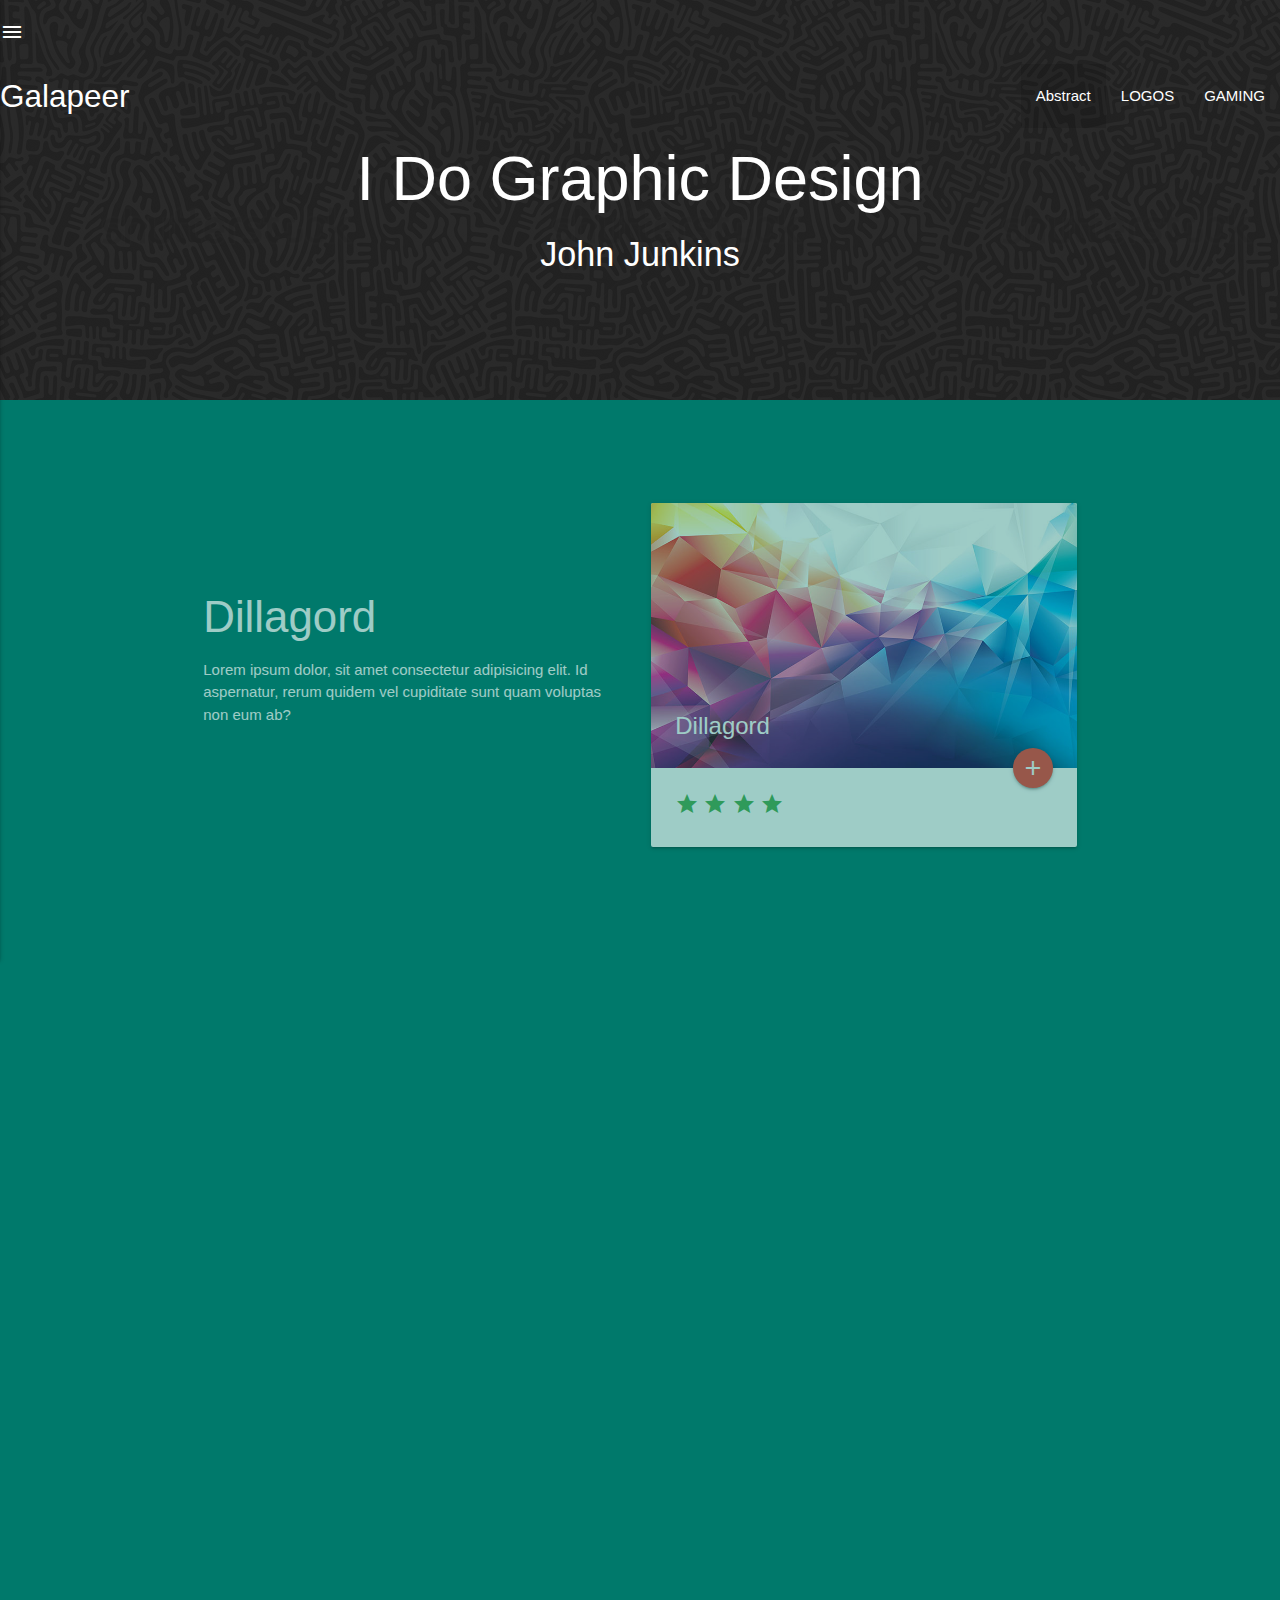
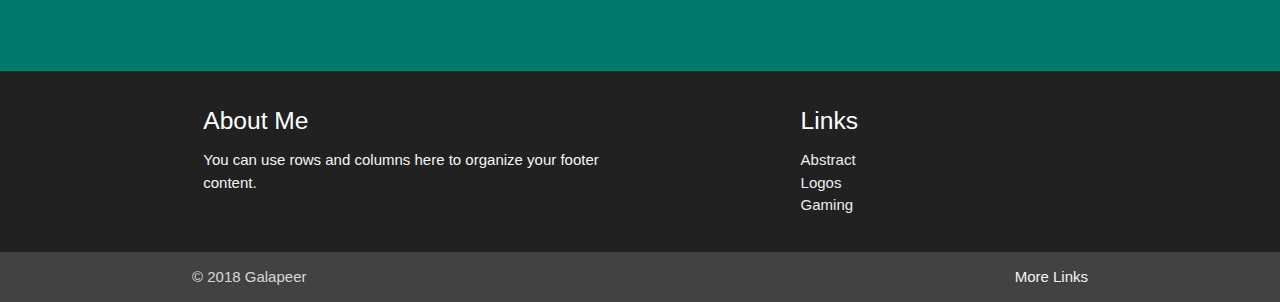
==== commit 3f59e4de: "Modal and ScrollFire" ====
--- a/index.html
+++ b/index.html
@@ -143,7 +143,87 @@
       </div>
     </div>
   </section>
-
+  <!--Footer-->
+
+  <footer class="page-footer">
+    <div class="container">
+      <div class="row">
+        <div class="col l6 s12">
+          <h5 class="white-text">About Me</h5>
+          <p class="grey-text text-lighten-4">You can use rows and columns here to organize your footer content.</p>
+        </div>
+        <div class="col l4 offset-l2 s12">
+          <h5 class="white-text">Links</h5>
+          <ul>
+            <li>
+              <a class="grey-text text-lighten-3" href="index.html">Abstract</a>
+            </li>
+            <li>
+              <a class="grey-text text-lighten-3" href="logos.html">Logos</a>
+            </li>
+            <li>
+              <a class="grey-text text-lighten-3" href="gaming">Gaming</a>
+            </li>
+          </ul>
+        </div>
+      </div>
+    </div>
+    <div class="footer-copyright">
+      <div class="container">
+        © 2018 Galapeer
+        <a class="grey-text text-lighten-4 right" href="#!">More Links</a>
+      </div>
+    </div>
+  </footer>
+
+  <!--Modal 1-->
+  <div id="abstract1" class="modal">
+    <div class="modal-content">
+      <h4>Dillagord</h4>
+      <img src="img/gallery/abstract1.jpg" alt="" class="responsive-img"> Lorem ipsum dolor sit amet consectetur adipisicing elit. Nostrum blanditiis voluptates ad, debitis dolores rerum distinctio
+      amet optio beatae numquam.
+    </div>
+    <div class="modal-footer">
+      <p>
+        <i class="material-icons">star</i>
+        <i class="material-icons">star</i>
+        <i class="material-icons">star</i>
+        <i class="material-icons">star</i>
+      </p>
+    </div>
+  </div>
+  <!--Modal 2-->
+  <div id="abstract2" class="modal">
+    <div class="modal-content">
+      <h4>Alerassa</h4>
+      <img src="img/gallery/abstract2.jpg" alt="" class="responsive-img"> Lorem ipsum dolor sit amet consectetur adipisicing elit. Nostrum blanditiis voluptates ad, debitis dolores rerum distinctio
+      amet optio beatae numquam.
+    </div>
+    <div class="modal-footer">
+      <p>
+        <i class="material-icons">star</i>
+        <i class="material-icons">star</i>
+        <i class="material-icons">star</i>
+        <i class="material-icons">star</i>
+      </p>
+    </div>
+  </div>
+  <!--Modal 3-->
+  <div id="abstract3" class="modal">
+    <div class="modal-content">
+      <h4>Recoged</h4>
+      <img src="img/gallery/abstract3.jpg" alt="" class="responsive-img"> Lorem ipsum dolor sit amet consectetur adipisicing elit. Nostrum blanditiis voluptates ad, debitis dolores rerum distinctio
+      amet optio beatae numquam.
+    </div>
+    <div class="modal-footer">
+      <p>
+        <i class="material-icons">star</i>
+        <i class="material-icons">star</i>
+        <i class="material-icons">star</i>
+        <i class="material-icons">star</i>
+      </p>
+    </div>
+  </div>
 
   <!--Import jQuery before materialize.js-->
   <script type="text/javascript" src="https://code.jquery.com/jquery-3.2.1.min.js"></script>
@@ -153,6 +233,34 @@
       // Custom JS & jQuery here
       //init side Nav
       $('.button-collapse').sideNav();
+
+      //Init Modal
+      $('.modal').modal();
+      //Init ScrollFire
+
+      const options = [{
+          selector: '.row-1',
+          offset: 50,
+          callback: function (el) {
+            Materialize.fadeInImage($(el));
+          }
+        },
+        {
+          selector: '.row-2',
+          offset: 300,
+          callback: function (el) {
+            Materialize.fadeInImage($(el));
+          }
+        },
+        {
+          selector: '.row-3',
+          offset: 400,
+          callback: function (el) {
+            Materialize.fadeInImage($(el));
+          }
+        }
+      ];
+      Materialize.scrollFire(options);
     });
   </script>
 </body>
--- a/css/main.css
+++ b/css/main.css
@@ -6452,3 +6452,16 @@
 
 .card-content {
   color: #4CAF50; }
+
+.page-footer {
+  background-color: #212121; }
+  .page-footer .footer-copyright {
+    background-color: #424242; }
+
+.modal {
+  color: #212121; }
+
+.row-1,
+.row-2,
+.row-3 {
+  opacity: 0; }
